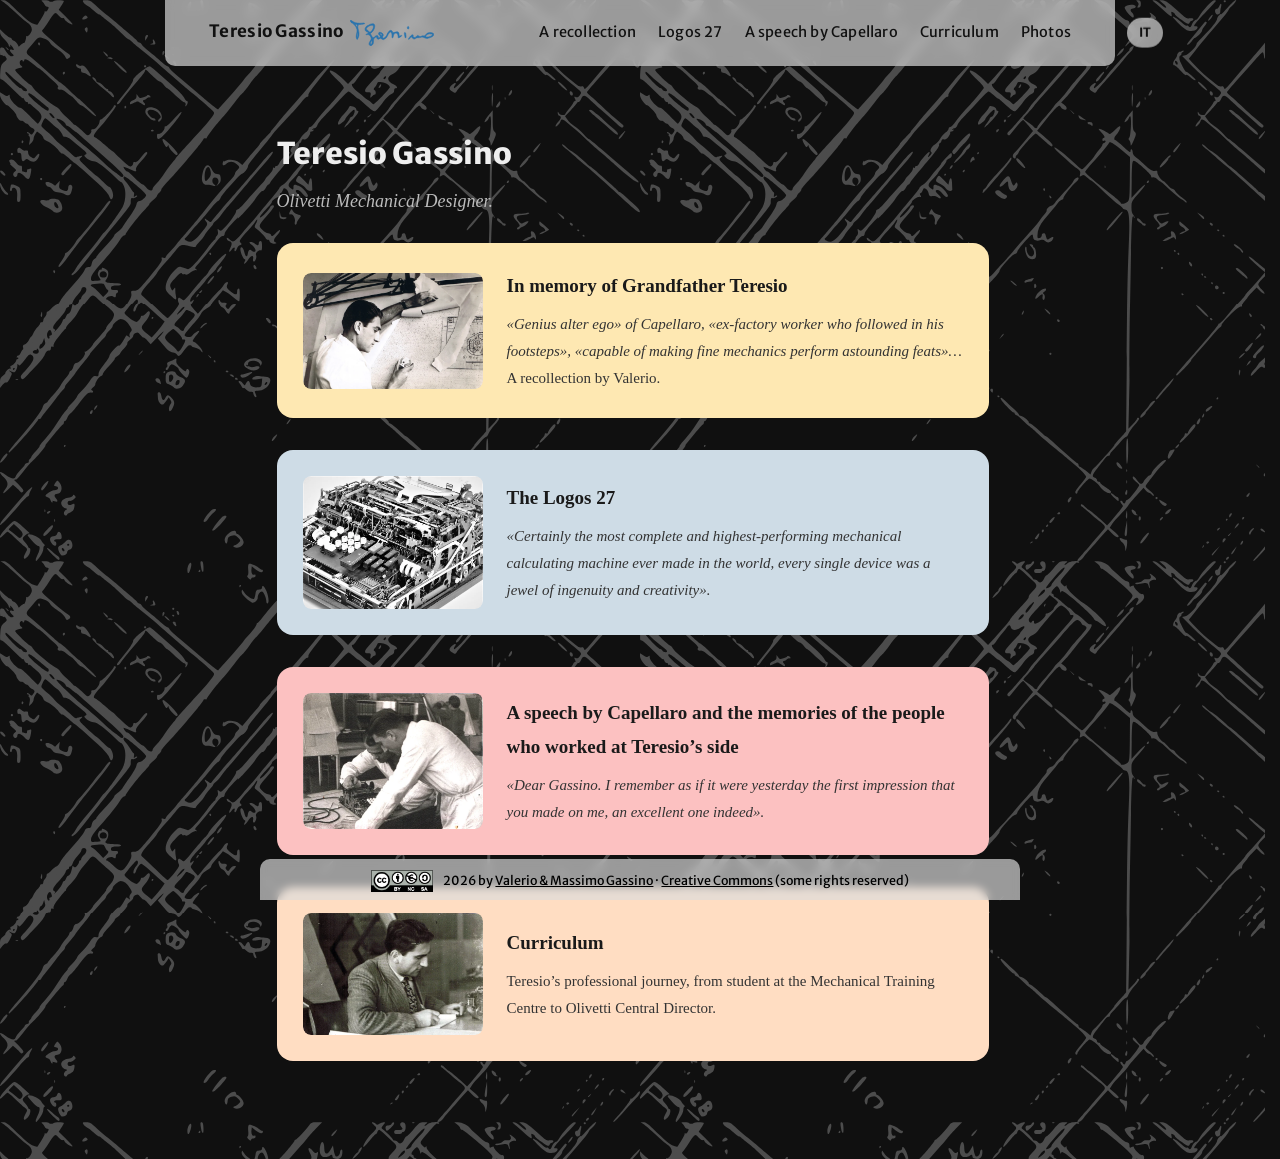
==== en/index.html @ 0717be3f "Add files via upload" ====
<!DOCTYPE html>
<html lang="en" class="no-js">
<head>
<meta charset="UTF-8">
<script>document.documentElement.classList.replace('no-js','js'); if ('scrollRestoration' in history) { var __nav = performance.getEntriesByType && performance.getEntriesByType('navigation')[0]; history.scrollRestoration = (__nav && __nav.type === 'back_forward') ? 'auto' : 'manual'; } addEventListener('load', function () { if (!window.__animsReady) document.documentElement.classList.replace('js', 'no-js'); });</script>
<meta name="viewport" content="width=device-width, initial-scale=1.0, viewport-fit=cover">
<title>Teresio Gassino | Olivetti Mechanical Designer</title>
<meta name="description" content="Teresio Gassino, mechanical designer of Olivetti calculating machines, genius alter ego of Capellaro">
<link rel="preload" href="/fonts/merriweather-400-normal.woff2" as="font" type="font/woff2" crossorigin>
<link rel="preload" href="/fonts/merriweather-sans-400-normal.woff2" as="font" type="font/woff2" crossorigin>
<link rel="stylesheet" href="/css/style.css">
<link rel="icon" href="/sfondi/favicon.svg" type="image/svg+xml">
<link rel="icon" href="/sfondi/favicon-32.png" sizes="32x32" type="image/png">
<link rel="apple-touch-icon" href="/sfondi/apple-touch-icon.png">
<link rel="canonical" href="https://teresioweb.github.io/en/">
<link rel="alternate" hreflang="it" href="https://teresioweb.github.io/">
<link rel="alternate" hreflang="en" href="https://teresioweb.github.io/en/">
<link rel="alternate" hreflang="x-default" href="https://teresioweb.github.io/">
<meta property="og:type" content="website">
<meta property="og:site_name" content="Teresio Gassino">
<meta property="og:title" content="Teresio Gassino | Olivetti Mechanical Designer">
<meta property="og:description" content="Teresio Gassino, mechanical designer of Olivetti calculating machines, genius alter ego of Capellaro">
<meta property="og:url" content="https://teresioweb.github.io/en/">
<meta property="og:image" content="https://teresioweb.github.io/images/card-tecnigrafo.webp">
<meta property="og:image:width" content="1200">
<meta property="og:image:height" content="774">
<meta property="og:image:alt" content="Teresio Gassino at his drafting table, Olivetti">
<meta property="og:locale" content="en_US">
<meta name="twitter:card" content="summary_large_image">
<meta name="twitter:title" content="Teresio Gassino | Olivetti Mechanical Designer">
<meta name="twitter:description" content="Teresio Gassino, mechanical designer of Olivetti calculating machines, genius alter ego of Capellaro">
<meta name="twitter:image" content="https://teresioweb.github.io/images/card-tecnigrafo.webp">
<script type="application/ld+json">
{
  "@context": "https://schema.org",
  "@type": "Person",
  "name": "Teresio Gassino",
  "birthDate": "1924-11-17",
  "deathDate": "1998",
  "jobTitle": "Mechanical designer",
  "worksFor": {
    "@type": "Organization",
    "name": "Olivetti"
  },
  "knowsAbout": "Mechanical design",
  "sameAs": [
    "https://it.wikipedia.org/wiki/Teresio_Gassino"
  ]
}
</script>
</head>
<body class="page-index">
<a href="#main" class="skip-link">Skip to content</a>
<a href="/" class="lang-link-desktop" hreflang="it">IT</a>
<header class="site-nav">
  <div class="nav-inner">
    <a href="/en/" class="brand active" aria-current="page"><span class="brand-text">Teresio Gassino</span> <img src="/sfondi/firma.svg" alt="" class="brand-signature"></a>
    <nav class="nav-links" id="nav-links">
    <a href="/en/home.html">A recollection</a>
    <a href="/en/logos.html">Logos 27</a>
    <a href="/en/discorso.html">A speech by Capellaro</a>
    <a href="/en/curriculum.html">Curriculum</a>
    <a href="/en/galleria.html">Photos</a>
    <a href="/" class="lang-link" hreflang="it"><img src="/sfondi/flag-it.svg" alt="" class="lang-flag-icon"><span>IT</span></a>
  </nav>
    <button type="button" class="menu-toggle" aria-controls="nav-links" aria-label="Open menu" aria-expanded="false" data-label-open="Open menu" data-label-close="Close menu">
      <span aria-hidden="true"></span><span aria-hidden="true"></span><span aria-hidden="true"></span>
    </button>
  </div>
</header>

<main id="main" tabindex="-1">
  <h1>Teresio Gassino</h1>
  <p class="page-subtitle">Olivetti Mechanical Designer.</p>

  <div class="cards">
    <a class="card reveal-img" href="/en/home.html">
      <span class="card-img"><img src="/images/card-tecnigrafo.webp" width="1200" height="774" alt="Teresio at his drafting table"></span>
      <div>
        <h2>In memory of Grandfather Teresio</h2>
        <p>&laquo;Genius alter ego&raquo; of Capellaro, &laquo;ex-factory worker who followed in his footsteps&raquo;, &laquo;capable of making fine mechanics perform astounding feats&raquo;&hellip; <span class="plain">A recollection by Valerio.</span></p>
      </div>
    </a>

    <a class="card reveal-img" href="/en/logos.html">
      <span class="card-img"><img src="/images/card-logos.webp" width="700" height="517" alt="Logos"></span>
      <div>
        <h2>The Logos 27</h2>
        <p>&laquo;Certainly the most complete and highest-performing mechanical calculating machine ever made in the world, every single device was a jewel of ingenuity and creativity&raquo;.</p>
      </div>
    </a>

    <a class="card reveal-img" href="/en/discorso.html">
      <span class="card-img"><img src="/images/card-lavoro-1.webp" width="700" height="528" alt="Teresio at work"></span>
      <div>
        <h2>A speech by Capellaro and the memories of the people who worked at Teresio&rsquo;s side</h2>
        <p>&laquo;Dear Gassino. I remember as if it were yesterday the first impression that you made on me, an excellent one indeed&raquo;.</p>
      </div>
    </a>

    <a class="card reveal-img" href="/en/curriculum.html">
      <span class="card-img"><img src="/images/card-lavoro-2.webp" width="700" height="476" alt="Teresio at work"></span>
      <div>
        <h2>Curriculum</h2>
        <p>Teresio&rsquo;s professional journey, from student at the Mechanical Training Centre to Olivetti Central Director.</p>
      </div>
    </a>
  </div>
</main>

<footer>
  <img src="/images/creative.png" alt="" class="cc-logo">
  <p>2026 by <a href="mailto:teresiowebpage@protonmail.com">Valerio &amp; Massimo Gassino</a><span class="desktop-dot"> &middot;</span><br class="mobile-break">
  <a href="https://creativecommons.org/licenses/by-nc-sa/4.0/deed.en" target="_blank" rel="noopener">Creative Commons</a> (some rights reserved)</p>
</footer>

<script src="/js/animations.js"></script>
</body>
</html>
---- css/style.css ----
/* Merriweather and Merriweather Sans, self-hosted under the SIL OFL, so no
   request ever leaves for a third-party font server. Every font-weight
   declared in this file has a real loaded face behind it.  → DECISIONS.md
   §1 */
@font-face {
  font-family: 'Merriweather';
  font-style: normal;
  font-weight: 300;
  font-display: swap;
  src: url('../fonts/merriweather-300-normal.woff2') format('woff2');
}
@font-face {
  font-family: 'Merriweather';
  font-style: normal;
  font-weight: 400;
  font-display: swap;
  src: url('../fonts/merriweather-400-normal.woff2') format('woff2');
}
@font-face {
  font-family: 'Merriweather';
  font-style: italic;
  font-weight: 400;
  font-display: swap;
  src: url('../fonts/merriweather-400-italic.woff2') format('woff2');
}
@font-face {
  font-family: 'Merriweather';
  font-style: normal;
  font-weight: 700;
  font-display: swap;
  src: url('../fonts/merriweather-700-normal.woff2') format('woff2');
}
@font-face {
  font-family: 'Merriweather';
  font-style: normal;
  font-weight: 900;
  font-display: swap;
  src: url('../fonts/merriweather-900-normal.woff2') format('woff2');
}
@font-face {
  font-family: 'Merriweather Sans';
  font-style: normal;
  font-weight: 300;
  font-display: swap;
  src: url('../fonts/merriweather-sans-300-normal.woff2') format('woff2');
}
@font-face {
  font-family: 'Merriweather Sans';
  font-style: normal;
  font-weight: 400;
  font-display: swap;
  src: url('../fonts/merriweather-sans-400-normal.woff2') format('woff2');
}
@font-face {
  font-family: 'Merriweather Sans';
  font-style: italic;
  font-weight: 400;
  font-display: swap;
  src: url('../fonts/merriweather-sans-400-italic.woff2') format('woff2');
}
@font-face {
  font-family: 'Merriweather Sans';
  font-style: normal;
  font-weight: 700;
  font-display: swap;
  src: url('../fonts/merriweather-sans-700-normal.woff2') format('woff2');
}
@font-face {
  font-family: 'Merriweather Sans';
  font-style: normal;
  font-weight: 800;
  font-display: swap;
  src: url('../fonts/merriweather-sans-800-normal.woff2') format('woff2');
}

* { box-sizing: border-box; margin: 0; padding: 0; }

/* Every font-size in this file is in rem, and they all resolve against this
   one value — which is the reader's own browser setting, not a number of
   ours.  → DECISIONS.md §2, §B */
html {
  font-size: 100%;
}

/* Suppresses the default tap highlight mobile browsers draw over any tapped
   link or button.  → DECISIONS.md §3 */
* {
  -webkit-tap-highlight-color: transparent;
}

/* smooth in-page jumps (footnote <-> ornament round-trip on home.html);
   the prefers-reduced-motion block below already forces this back to
   auto with !important, so it stays a no-op for anyone who has that
   setting on */
html {
  scroll-behavior: smooth;
  scrollbar-gutter: stable;
}

/* keyboard-focus outline, kept off for mouse/touch via :focus-visible —
   currentColor so it reads correctly both on the light nav bar (#111)
   and on the dark page body (#eee) without a separate color per context */
a:focus-visible,
button:focus-visible {
  outline: 2px solid currentColor;
  outline-offset: 3px;
  border-radius: 2px;
}

/* Skip link: the first focusable thing on every page. Off-screen until
   focused, then it drops into view above the nav.  → DECISIONS.md §4 */
.skip-link {
  position: fixed;
  top: -60px;
  left: 12px;
  z-index: 200;
  padding: 10px 16px;
  background: #101010;
  color: #eee;
  font-family: 'Merriweather Sans', Arial, sans-serif;
  font-size: 0.875rem;
  text-decoration: none;
  border-radius: 0 0 6px 6px;
  transition: top 0.2s ease;
}

.skip-link:focus {
  top: 0;
}

/* respect the OS-level "reduce motion" setting: collapses every
   transition/animation on the site (scroll-reveal slides/fades, nav
   hide-on-scroll, burger morph, lightbox, etc.) down to effectively
   instant, without having to touch each rule individually */
@media (prefers-reduced-motion: reduce) {
  *,
  *::before,
  *::after {
    animation-duration: 0.01ms !important;
    animation-iteration-count: 1 !important;
    transition-duration: 0.01ms !important;
    scroll-behavior: auto !important;
  }
}

/* On <body> for as long as either dialog is open, so the page's own
   scrollbar doesn't sit visible behind it.  → DECISIONS.md §5 */
.body-scroll-locked {
  overflow: hidden;
}

body {
  font-family: 'Merriweather', Georgia, serif;
  background: #101010;
  color: #eee;
  min-height: 100vh;
  line-height: 1.8;
  overflow-x: hidden;
  /* Stops iOS Safari's "font boosting" heuristic from rescaling text on
     its own between portrait and landscape.  → DECISIONS.md §6 */
  -webkit-text-size-adjust: 100%;
  text-size-adjust: 100%;
  /* Reserves room for the fixed nav, in rem so the gap grows together
     with the bar's own type.  → DECISIONS.md §7 */
  padding-top: 4.125rem;
}

/* Site nav: fixed bar, hides on scroll down and returns on scroll up.
   Floats at max-width 950px — wider than main and footer's shared 760px, on
   purpose.  → DECISIONS.md §8 */
.site-nav {
  position: fixed;
  top: 0;
  left: 0;
  right: 0;
  max-width: 950px;
  margin: 0 auto;
  z-index: 100;
  padding: 0 44px;
  background: rgba(220, 220, 220, 0.68);
  backdrop-filter: blur(6px);
  -webkit-backdrop-filter: blur(6px);
  border-radius: 0 0 10px 10px;
  transition: transform 0.35s ease;
}

.site-nav.nav-hidden {
  transform: translateY(-100%);
}

.nav-inner {
  max-width: 900px;
  margin: 0 auto;
  display: flex;
  flex-wrap: nowrap;
  align-items: center;
  justify-content: space-between;
  gap: 28px;
  padding: 16px 0;
}

.brand,
.nav-links {
  position: relative;
  z-index: 1;
}

.brand {
  font-family: 'Merriweather Sans', Arial, sans-serif;
  color: #111;
  font-weight: 700;
  font-size: 1.0625rem;
  letter-spacing: 0.3px;
  text-decoration: none;
  white-space: nowrap;
  display: inline-flex;
  align-items: center;
  gap: 6px;
}

.brand-text {
  padding-bottom: 2px;
  border-bottom: 1px solid transparent;
}

.brand:hover .brand-text {
  border-bottom-color: #111;
}

/* in rem so the signature scales with the brand text beside it: with
   everything else in the bar sized from the root font, a fixed 26px
   mark would grow visibly smaller relative to the wordmark as soon as
   the reader raises their default font size. */
.brand-signature {
  height: 1.625rem;
  width: auto;
  display: block;
}

.nav-links {
  display: flex;
  flex-wrap: nowrap;
  justify-content: flex-end;
  gap: 22px;
}

.nav-links a {
  font-family: 'Merriweather Sans', Arial, sans-serif;
  color: #111;
  text-decoration: none;
  font-size: 0.90625rem;
  letter-spacing: 0.2px;
  white-space: nowrap;
  /* the underline is reserved from the start, transparent until it's
     wanted — same trick already used on .brand-text just above, and
     for the same reason: a border that appears only on :hover adds a
     pixel of height to the row the moment the cursor lands on a link,
     and the whole bar twitches. */
  border-bottom: 1px solid transparent;
  transition: opacity 0.2s ease, border-bottom-color 0.2s ease;
}

/* Hover carries the underline only; the weight change is on .active, which
   is set in the markup and never changes while the page is open.  →
   DECISIONS.md §9 */
.nav-links a:hover {
  border-bottom-color: #111;
}

.nav-links a.active {
  font-weight: 700;
  border-bottom-color: #111;
}

.menu-toggle {
  display: none;
  position: relative;
  z-index: 1;
  width: 26px;
  height: 20px;
  background: none;
  border: none;
  padding: 0;
  cursor: pointer;
}

.menu-toggle span {
  position: absolute;
  left: 0;
  right: 0;
  height: 2px;
  border-radius: 2px;
  background: #111;
  transition: top 0.3s ease, transform 0.3s ease, opacity 0.2s ease;
}

.menu-toggle span:nth-child(1) { top: 0; }
.menu-toggle span:nth-child(2) { top: 9px; }
.menu-toggle span:nth-child(3) { top: 18px; }

.menu-toggle.open span:nth-child(1) {
  top: 9px;
  transform: rotate(45deg);
}

.menu-toggle.open span:nth-child(2) {
  opacity: 0;
}

.menu-toggle.open span:nth-child(3) {
  top: 9px;
  transform: rotate(-45deg);
}

/* Mobile: thin bar with brand left and burger right, links folding into a
   dropdown. In em rather than px, because what this threshold measures is
   how much room six text labels need.  → DECISIONS.md §10 */
@media (max-width: 67.5em) {
  .site-nav {
    /* Keeps the normal 20px on phones without a notch, and grows past
       it where a landscape notch would otherwise sit on the brand or
       the burger.  → DECISIONS.md §11 */
    padding: 0 max(20px, env(safe-area-inset-right)) 0 max(20px, env(safe-area-inset-left));
    max-width: none;
    border-radius: 0;
  }

  .nav-inner {
    padding: 12px 0;
  }

  .menu-toggle {
    display: block;
  }

  /* visibility:hidden takes the closed dropdown out of the tab order and
     the accessibility tree, which the max-height/opacity/pointer-events
     trio never did.  → DECISIONS.md §12 */
  .nav-links {
    display: flex;
    position: absolute;
    top: 100%;
    left: 0;
    right: 0;
    flex-direction: column;
    align-items: center;
    gap: 4px;
    padding: 0 24px;
    background: rgba(220, 220, 220, 0.9);
    backdrop-filter: blur(6px);
    -webkit-backdrop-filter: blur(6px);
    max-height: 0;
    opacity: 0;
    overflow: hidden;
    pointer-events: none;
    visibility: hidden;
    transition: max-height 0.55s cubic-bezier(0.25, 0.8, 0.25, 1), opacity 0.4s ease, padding 0.55s ease, visibility 0s 0.55s;
  }

  .nav-links a {
    padding: 9px 0;
  }

  .nav-links.open {
    max-height: 400px;
    opacity: 1;
    padding: 22px 24px 26px;
    pointer-events: auto;
    visibility: visible;
    transition-delay: 0s;
  }
}

main {
  /* 760px, matching footer below and the clump's resting frame
     further down — see the note on .site-nav for why this is shared
     on purpose while the nav's own 950px isn't. */
  max-width: 760px;
  margin: 0 auto;
  padding: 60px 24px 6.125rem;
  /* No focus ring on <main> itself: its tabindex="-1" exists only as a
     target for the skip link to move focus to, never as something to draw
     a box around.  → DECISIONS.md §13 */
  outline: none;
}

h1 {
  font-size: 1.875rem;
  font-weight: 700;
  margin-bottom: 28px;
}

/* Zeroes the trailing margin of whatever element happens to close a page,
   so the gap down to the footer is one predictable value everywhere.  →
   DECISIONS.md §14 */
main > *:last-child {
  margin-bottom: 0;
}

/* vertical rhythm, scaled down for mobile: the same fixed pixel gap
   reads as proportionally larger on a small screen (less surrounding
   content, less width) than on desktop, so mobile gets its own
   smaller values instead of inheriting the desktop numbers as-is */
@media (max-width: 700px) {
  main {
    padding-top: 24px;
    padding-bottom: 61px;
  }

  h1 {
    margin-bottom: 12px;
  }

  /* Extra bottom padding on Home, so the closing fregio keeps a visible
     gap above the fixed footer even on a notched phone.  → DECISIONS.md
     §15 */
  body.page-home main {
    padding-bottom: 7.25rem;
  }
}

/* The five section-index pages take a sans title; Home's masthead and
   Quercia keep the serif h1. Weight 800, the heaviest cut this family
   actually has.  → DECISIONS.md §16 */
body.page-index h1,
body.page-logos h1,
body.page-discorso h1,
body.page-curriculum h1,
body.page-galleria h1 {
  font-family: 'Merriweather Sans', Arial, sans-serif;
  font-weight: 800;
}

/* quercia.html: same serif h1 as everywhere else, just at the heavier
   900 cut already used for home's masthead title — pixel size left
   exactly as the generic h1 rule sets it. */
body.page-quercia h1 {
  font-weight: 900;
}

/* Dek-style subtitle under those five titles: serif italic, deliberately a
   different register from the sans title just above it.  → DECISIONS.md §17 */
h1:has(+ .page-subtitle) {
  margin-bottom: 8px;
}

.page-subtitle {
  font-family: 'Merriweather', Georgia, serif;
  font-style: italic;
  font-weight: 400;
  font-size: 1.125rem;
  line-height: 1.5;
  color: #bbb;
  margin-bottom: 28px;
}

@media (max-width: 700px) {
  h1:has(+ .page-subtitle) {
    margin-bottom: 4px;
  }

  .page-subtitle {
    font-size: 1rem;
    margin-bottom: 12px;
  }
}

/* On these two label-dense pages the short bold lead-ins take the 900 cut,
   so they read as landmarks rather than as ordinary emphasis.  →
   DECISIONS.md §18 */
body.page-logos strong,
body.page-curriculum strong {
  font-weight: 900;
}

h2 {
  font-size: 1.25rem;
  font-weight: 700;
  margin: 36px 0 12px;
}

p {
  margin-bottom: 18px;
  color: #ddd;
}

/* Link colour as a custom property, so each background context can override
   it locally instead of every context needing its own fully-specified
   selector.  → DECISIONS.md §19 */
:root {
  /* Same hue family as the brand blue, at a lightness tuned for this
     context: 6.62:1 on the page background, 5.47:1 on .essay-block.  →
     DECISIONS.md §20 */
  --link: #699EC6;
}

.color-band {
  --link: #205C8B; /* min 4.57 su tutte le bande — la tonalità più
                       vicina possibile all'originale #2974AE (3.22 min,
                       non conforme) che superi comunque 4.5:1 ovunque */
}

.ritagli-band {
  --link: #A8D5F2; /* 5.51 sul grigio */
}

a {
  color: var(--link);
}

figure {
  margin: 32px 0;
}

figcaption {
  font-size: 0.8125rem;
  color: #888;
  margin-top: 8px;
}

/* --- scroll-reveal images: slide in from a side, once --- */
.reveal-img img {
  width: 100%;
  border-radius: 8px;
  display: block;
}

/* starting (hidden) state lives behind .js only: the reveal depends on
   an IntersectionObserver in animations.js to ever add .visible, so
   without JS this content must never start from opacity:0 or it would
   simply stay invisible forever — see the .no-js/.js swap in <head>. */
.js .reveal-img img {
  opacity: 0;
  transform: translateX(-60px);
  transition: opacity 0.8s ease, transform 0.8s ease;
}

.js .reveal-img.from-right img {
  transform: translateX(60px);
}

/* The .js prefix is here purely to match the specificity of the .from-right
   rule above, so source order gets to decide again.  → DECISIONS.md §21 */
.js .reveal-img.visible img {
  opacity: 1;
  transform: translateX(0);
}

/* Side-by-side figure: image and description next to each other. The
   figcaption sits inside .side-row rather than as a direct child of
   <figure>, which the W3C validator flags as a content-model error.  →
   DECISIONS.md §22 */
.side-row {
  display: flex;
  gap: 28px;
}

.side-row > a,
.side-row > img {
  width: 42%;
  flex-shrink: 0;
}

/* A second row below the image+text one, with an invisible spacer standing
   in for the image column, so the Fonte line stays indented in line with
   the text.  → DECISIONS.md §23 */
.fonte-row {
  margin-top: 6px;
}

.side-row-spacer {
  width: 42%;
  flex-shrink: 0;
}

.fonte-row .fonte {
  flex: 1;
  margin-bottom: 0;
}

@media (max-width: 640px) {
  .side-row-spacer {
    display: none;
  }
}

/* --- section headings and real lists inside the colour-band
   figcaptions (Logos 27, Curriculum). Semantics only: nothing about
   these two rules is meant to change what the pages look like. See
   DECISIONS.md §A. --- */

/* The line already doing a title's job — the document's name and what it is
   — is a real <h2> now; font:inherit undoes h2's own defaults so it renders
   exactly as that first line did.  → DECISIONS.md §24 */
.reveal-img.side figcaption .doc-heading {
  font: inherit;
  font-weight: 400;
  margin: 0;
}

/* the four articles (Logos 27) and the seven patents (Curriculum)
   were each a single <p> held together by "&gt;" characters and <br>
   line breaks. The ">" marker is redrawn as a ::before so the lists
   render identically: no bullet, no indent, no gap between items. */
.doc-list {
  list-style: none;
  margin: 0;
  padding: 0;
}

.doc-list li {
  margin: 0;
}

.doc-list li::before {
  content: ">";
  margin-right: 8px;
}

/* on Logos 27 the old marker sat inside the <strong>, so it inherited
   the 900 weight that page gives <strong>; the Curriculum patent list
   marker was plain text and still inherits normally. */
body.page-logos .doc-list li::before {
  font-weight: 900;
}

.reveal-img.side figcaption {
  flex: 1;
  margin-top: 0;
  font-size: 0.9375rem;
  color: #ccc;
  line-height: 1.7;
}

.reveal-img.side.from-right .side-row {
  flex-direction: row-reverse;
}

/* text aligned to the top of the image instead of centered vertically */
.reveal-img.side.align-top .side-row {
  align-items: flex-start;
}

/* consistent image proportions so text block height roughly matches the image */
.reveal-img.side img {
  aspect-ratio: 4 / 3;
  height: auto;
  object-fit: cover;
}

/* crop from the top instead of the center, for portrait-ish source images */
.reveal-img.side.crop-top img {
  object-position: top;
}

/* On Logos 27 the image stretches to whatever height the text naturally
   takes, since the four entries carry very different amounts of it.  →
   DECISIONS.md §25 */
body.page-logos .side-row {
  align-items: stretch;
}

body.page-logos .side-row > a {
  display: block;
}

body.page-logos .side-row img {
  width: 100%;
  height: 100%;
  aspect-ratio: auto;
  object-fit: cover;
}

/* colored band behind image + text, like the landing page cards.
   Solid pastel colour only — the technical drawings live on the page
   background instead (see body.page-* rules below), not inside these. */
.reveal-img.side.color-band {
  position: relative;
  padding: 22px;
  border-radius: 14px;
  color: #1a1a1a;
  background-color: var(--band-color, transparent);
}

.reveal-img.side.color-band figcaption {
  color: #222;
}

/* Fonte lines on pastel bands (Logos 27, Curriculum): a slightly
   lighter shade than the body text, to read as a quieter, secondary
   line — still comfortably readable on every band colour used
   (contrast 4.8–6.2:1, all above the 4.5 AA threshold for body text) */
.reveal-img.side.color-band .fonte-row .fonte,
.reveal-img.side.color-band figcaption p.fonte {
  color: #555;
}

.reveal-img.side.color-band figcaption p {
  color: #222;
}

.reveal-img.side.color-band figcaption p:last-child {
  margin-bottom: 0;
}

.reveal-img.side.color-band figcaption a {
  text-decoration: underline;
}

/* technical drawings as a faint watermark across the black page
   background — a near-opaque dark tint on top lets only a sliver of
   the pattern show through, so it never competes with the text or,
   on Logos/Curriculum, with the pastel colour bands sitting on top */
body.page-logos {
  background-image:
    linear-gradient(rgba(16, 16, 16, 0.75), rgba(16, 16, 16, 0.75)),
    url('../sfondi/disegno-1.svg');
  background-repeat: no-repeat, repeat;
  background-size: cover, 640px auto;
  background-color: #101010;
}

body.page-curriculum {
  background-image:
    linear-gradient(rgba(16, 16, 16, 0.75), rgba(16, 16, 16, 0.75)),
    url('../sfondi/disegno-2.svg');
  background-repeat: no-repeat, repeat;
  background-size: cover, 640px auto;
  background-color: #101010;
}

body.page-discorso {
  background-image:
    linear-gradient(rgba(16, 16, 16, 0.75), rgba(16, 16, 16, 0.75)),
    url('../sfondi/disegno-3.svg');
  background-repeat: no-repeat, repeat;
  background-size: cover, 640px auto;
  background-color: #101010;
}

/* The landing page's four link-cards, moved here from an inline <style>
   block that was duplicated identically in both index files.  →
   DECISIONS.md §26 */
.cards {
  display: flex;
  flex-direction: column;
  gap: 32px;
  margin-top: 20px;
}

.card {
  position: relative;
  display: flex;
  gap: 24px;
  align-items: center;
  text-decoration: none;
  color: #1a1a1a;
  padding: 26px;
  border-radius: 16px;
  overflow: hidden;
}

.card:nth-child(1) { background: #FEE8B2; }
.card:nth-child(2) { background: #CEDCE6; }
.card:nth-child(3) { background: #FCC1C1; }
.card:nth-child(4) { background: #FFDDC2; }

/* Hover darkens the whole coloured card rather than just the photo, at the
   same value used for the photo links elsewhere on the site.  →
   DECISIONS.md §27 */
.card::after {
  content: "";
  position: absolute;
  inset: 0;
  background: rgba(0, 0, 0, 0);
  transition: background 0.2s ease;
  pointer-events: none;
}

.card:hover::after,
.card:focus-visible::after {
  background: rgba(0, 0, 0, 0.18);
}

.card-img {
  display: block;
  width: 180px;
  flex-shrink: 0;
  border-radius: 8px;
  overflow: hidden;
}

.card-img img {
  display: block;
  width: 100%;
  height: auto;
  border-radius: 8px;
}

.card h2 { margin: 0 0 8px; font-size: 1.1875rem; color: #1a1a1a; }
.card p { margin: 0; color: #333; font-style: italic; font-size: 0.9375rem; }
.card p .plain { font-style: normal; }
.card:nth-child(4) p { font-style: normal; }

@media (max-width: 560px) {
  .card { flex-direction: column; align-items: flex-start; }
  .card-img { width: 100%; }
}

body.page-index {
  background-image:
    linear-gradient(rgba(16, 16, 16, 0.75), rgba(16, 16, 16, 0.75)),
    url('../sfondi/disegno-4.svg');
  background-repeat: no-repeat, repeat;
  background-size: cover, 640px auto;
  background-color: #101010;
}

body.page-quercia {
  /* Overlay raised from the site's usual 0.75 to 0.85 — a measured fix
     for a real contrast failure, not a style preference.  → DECISIONS.md
     §28 */
  background-image:
    linear-gradient(rgba(16, 16, 16, 0.85), rgba(16, 16, 16, 0.85)),
    url('../sfondi/sgimignano.svg');
  background-repeat: no-repeat, no-repeat;
  background-size: cover, 1240px auto;
  background-color: #101010;
  background-position-y: 50px;
}

/* Paired with the raised overlay above, and scoped to Quercia only:
   Discorso's own band already passed.  → DECISIONS.md §29 */
body.page-quercia .ritagli-band {
  background: rgba(255, 255, 255, 0.18);
}

body.page-galleria {
  background-image:
    linear-gradient(rgba(16, 16, 16, 0.75), rgba(16, 16, 16, 0.75)),
    url('../sfondi/disegno-5.svg');
  background-repeat: no-repeat, repeat;
  background-size: cover, 1260px auto;
  background-color: #101010;
  background-position-y: -20px;
}

/* Extra clearance under the last row of photos: this page's background SVG
   renders its lines solid white if the grid crowds the fixed footer.  →
   DECISIONS.md §30 */
body.page-galleria main {
  padding-bottom: 8.9375rem;
}

@media (max-width: 640px) {
  .side-row {
    flex-direction: column !important;
  }
  .side-row > a,
  .side-row > img {
    width: 100%;
  }
  body.page-logos .side-row img {
    height: auto;
    aspect-ratio: 4 / 3;
  }
}

/* Clump: several images slide in together from different sides and land
   clustered, with the page's text below. Each photo sets its own start and
   resting offsets inline.  → DECISIONS.md §31 */
.clump-stage {
  position: relative;
  height: 800px;
  width: calc(100% + 48px);
  margin: 0 -24px 32px;
}

/* Scroll targets for the highlighted words in the ritagli-band, offset so
   the fixed nav doesn't land on top of the photo.  → DECISIONS.md §32 */
#clump-row-1,
#clump-row-2,
#clump-row-3 {
  scroll-margin-top: 100px;
}

.clump-anchor {
  position: absolute;
  top: 50%;
  left: 50%;
  width: 0;
  height: 0;
}

.clump-photo {
  position: absolute;
  width: 370px;
  height: 240px;
  border-radius: 10px;
  opacity: 0;
  box-shadow: 0 4px 12px rgba(0, 0, 0, 0.35);
  animation: clumpIn 0.9s cubic-bezier(0.25, 0.8, 0.25, 1) forwards;
  animation-delay: var(--delay, 0s);
}

.clump-photo img {
  width: 100%;
  height: 100%;
  object-fit: cover;
  display: block;
}

.clump-photo a {
  position: relative;
  display: block;
  width: 100%;
  height: 100%;
  border-radius: 10px;
  overflow: hidden;
}


/* The badge sits over the blank paper margin at the bottom of each scan,
   never over the typed text the zoom exists to make legible.  →
   DECISIONS.md §33 */
.clump-badge {
  position: absolute;
  bottom: 10px;
  right: 10px;
  padding: 5px 12px;
  border-radius: 16px;
  background: rgba(0, 0, 0, 0.55);
  color: #fff;
  font-family: 'Merriweather Sans', Arial, sans-serif;
  /* 12px, up from 11. Below 12px a label stops being text and starts
     being texture, and this one is a real instruction ("clicca per il
     testo pdf completo") that has to be read, not recognised. */
  font-size: 0.75rem;
  white-space: nowrap;
  opacity: 0;
  transition: opacity 0.2s ease;
  pointer-events: none;
}

/* keyboard parity for the badge, outside the (hover: hover) block on
   purpose so it holds on any input device — including Quercia, where
   the badge is normally forced back to opacity:0 on a real mouse.
   Higher specificity than that rule, so focus wins over it. */
.clump-photo:focus-within .clump-badge {
  opacity: 1;
}

@keyframes clumpIn {
  from { transform: translate(var(--fx), var(--fy)); opacity: 0; }
  to   { transform: translate(var(--tx), var(--ty)); opacity: 1; }
}

/* Hover zoom gated twice on purpose: on .settled, because an animation's
   forwards fill outranks a :hover transform, and on a real mouse, because
   touch has no true hover.  → DECISIONS.md §34 */
.clump-photo.settled {
  animation: none;
  opacity: 1;
  transform: translate(var(--tx), var(--ty));
  transition: transform 0.25s ease;
}

@media (hover: hover) and (pointer: fine) {
  .clump-photo.settled:hover {
    transform: translate(var(--tx), var(--ty)) scale(1.5);
    z-index: 5;
  }

  .clump-photo.settled:hover .clump-badge,
  .clump-photo.settled:focus-within .clump-badge {
    opacity: 1;
  }

  /* horizontally centered on desktop instead of pinned to the right
     corner — the blank margin runs across the full width beneath the
     highlighted text on every scan, so centering there reads as
     intentional placement rather than "tucked in a corner". */
  .clump-badge {
    left: 50%;
    right: auto;
    transform: translateX(-50%);
  }

  /* On a hover-capable pointer the per-photo badge already does this job,
     so the page-level banner would only be saying the same thing twice.
     → DECISIONS.md §35 */
  .discorso-hint {
    display: none;
  }
}

/* Below this the clustered layout gives way to a plain vertical stack.
   Raised from 640px: the cluster's fixed pixel offsets were being clipped
   between 641px and roughly 760px.  → DECISIONS.md §36 */
@media (max-width: 800px) {
  .clump-stage {
    height: auto;
    width: 100%;
    max-width: 420px;
    margin: 0 auto 32px;
  }
  .clump-anchor {
    position: static;
    width: auto;
    height: auto;
    display: flex;
    flex-direction: column;
    gap: 16px;
  }
  /* relative, not static. The badge inside is position:absolute and is
     meant to be placed against its own photo; static here removed the
     photo as a containing block, so both badges escaped up to
     .clump-stage and stacked on top of each other in the middle of it —
     which is why the badge appeared to be missing entirely on every
     narrow layout. relative undoes the base rule's absolute positioning
     exactly as static did, since a relatively positioned box with no
     offsets sits where it would have sat anyway, and it keeps the
     photo as the reference the badge needs. */
  .clump-photo {
    position: relative;
    width: 100%;
    height: auto;
    aspect-ratio: 14 / 9;
    opacity: 1;
    animation: none;
  }
  /* Explicit reset at .settled's own specificity: rotating to portrait
     doesn't remove that class, and the old grid offset was surviving into
     the stacked layout.  → DECISIONS.md §37 */
  .clump-photo,
  .clump-photo.settled {
    transform: none;
  }
}

/* Quercia's clump reuses Discorso's markup and mechanics wholesale; only
   the resting position, the per-card frame and the shared launch side
   differ.  → DECISIONS.md §38 */

/* Unlike Discorso's, this stage isn't bled past main's padding, and it is
   exactly as tall as the card, with no internal slack.  → DECISIONS.md §39 */
@media (min-width: 801px) {
  body.page-quercia .clump-stage {
    height: 244px;
    width: 100%;
    margin: 0 0 32px;
  }
}

/* animation-duration is set inline per photo in quercia.html, not here: the
   two travel different distances and are meant to land at different times.
   → DECISIONS.md §40 */

body.page-quercia .clump-photo img {
  /* a light vignette — darkened toward the edges, same trick as a
     photo-editing vignette but done with an inset shadow instead of
     a filter, so it layers over object-fit:cover cleanly regardless
     of how each source photo gets cropped into the box. */
  box-shadow: inset 0 0 40px rgba(0, 0, 0, 0.35);
}

/* Visual order swapped on mobile without touching DOM order, which still
   controls the desktop z-stacking.  → DECISIONS.md §41 */
body.page-quercia .clump-photo:first-child {
  order: 1;
}
body.page-quercia .clump-photo:last-child {
  order: 2;
}

/* The exact inverse of the stacking breakpoint above, so this fixed width
   never outranks that rule's width:100% reset on specificity.  →
   DECISIONS.md §42 */
@media (min-width: 801px) {
  body.page-quercia .clump-photo {
    width: 340px;
    height: 244px;
    /* 4/3 of .ritagli-band's own 22px text padding (≈29.33px) —
       lowered from an earlier 3/2 */
    padding: calc(22px * 4 / 3);
    /* same values as .ritagli-band, not the same rule — "identical in
       appearance," as asked, not necessarily identical code */
    background: rgba(255, 255, 255, 0.25);
    backdrop-filter: blur(10px);
    -webkit-backdrop-filter: blur(10px);
    border-radius: 14px;
  }
  /* corners NOT rounded on the photo itself — only the outer frame
     (14px above) gets the soft ritagli-band look; the photo inside
     it stays a sharp rectangle. */
  body.page-quercia .clump-photo a {
    border-radius: 0;
  }
}

/* Always visible on touch, where this page has no hint banner to carry the
   job, and positioned at 1/7 of the photo's own height so one rule holds at
   any size.  → DECISIONS.md §43 */
body.page-quercia .clump-badge {
  opacity: 1;
  left: 50%;
  right: auto;
  bottom: calc(100% / 7);
  transform: translateX(-50%);
}

@media (hover: hover) and (pointer: fine) {
  body.page-quercia .clump-badge {
    opacity: 0;
  }
  body.page-quercia .clump-photo.settled:hover .clump-badge,
  body.page-quercia .clump-photo.settled:focus-within .clump-badge {
    opacity: 1;
  }
}

/* The generic stacking rule above already handles the portrait layout; this
   adds the ritagli-styled frame and the two photos' real aspect ratio.  →
   DECISIONS.md §44 */
@media (max-width: 800px) {
  body.page-quercia .clump-photo {
    aspect-ratio: 630 / 415;
    padding: calc(22px * 4 / 3);
    background: rgba(255, 255, 255, 0.25);
    backdrop-filter: blur(10px);
    -webkit-backdrop-filter: blur(10px);
    border-radius: 14px;
  }
  body.page-quercia .clump-photo a {
    border-radius: 0;
  }
  body.page-quercia .clump-badge {
    padding: 10px 22px;
    border-radius: 24px;
    font-size: 0.875rem;
  }
}

/* The landscape-phone case, keyed on viewport height rather than width: a
   rotated phone is very often wider than the breakpoint above.  →
   DECISIONS.md §45 */
@media (max-height: 500px) and (orientation: landscape) {
  body.page-quercia .clump-stage {
    height: auto;
    width: 100%;
    margin: 0 0 32px;
  }
  body.page-quercia .clump-anchor {
    position: static;
    width: auto;
    height: auto;
    display: flex;
    flex-direction: row;
    gap: 16px;
  }
  /* relative rather than static, for the same reason as the portrait
     block above: the badge is positioned against its own photo. */
  body.page-quercia .clump-photo {
    position: relative;
    width: 50%;
    height: auto;
    aspect-ratio: 630 / 415;
    opacity: 1;
    animation: none;
  }
  body.page-quercia .clump-photo,
  body.page-quercia .clump-photo.settled {
    transform: none;
  }
  /* Badge sizing repeated rather than shared, because this block
     deliberately stands on its own.  → DECISIONS.md §46 */
  body.page-quercia .clump-badge {
    padding: 10px 22px;
    border-radius: 24px;
    font-size: 0.875rem;
  }
}


footer {
  position: fixed;
  bottom: 0;
  left: 0;
  right: 0;
  /* matches main's own max-width — see the note on .site-nav */
  max-width: 760px;
  margin: 0 auto;
  z-index: 90;
  display: flex;
  align-items: center;
  justify-content: center;
  gap: 10px;
  flex-wrap: wrap;
  text-align: center;
  padding: 11px 20px calc(8px + (env(safe-area-inset-bottom) * 0.8));
  background: rgba(220, 220, 220, 0.68);
  backdrop-filter: blur(4px);
  -webkit-backdrop-filter: blur(4px);
  border-radius: 10px 10px 0 0;
  color: #000;
  font-family: 'Merriweather Sans', Arial, sans-serif;
  font-size: 0.78125rem;
}

footer a { color: #000; }

/* forces a line break in the footer credit line, but only on mobile —
   on desktop the <br> is suppressed and everything stays on one line */
.mobile-break {
  display: none;
}

@media (max-width: 700px) {
  .mobile-break {
    display: inline;
  }

  .desktop-dot {
    display: none;
  }
}

/* the global "p { color: #ddd }" rule directly targets this <p> too,
   and a direct rule always wins over inheriting footer's own color —
   so it needs its own explicit override here, not just on footer. */
footer p {
  color: #000;
  line-height: 1.4;
  margin: 0;
}

footer .cc-logo {
  height: 22px;
  width: auto;
  display: block;
}

@media (max-width: 700px) {
  footer {
    padding: 8px 14px calc(5px + (env(safe-area-inset-bottom) * 0.8));
    font-size: 0.65625rem;
    gap: 6px;
    border-radius: 0;
  }

  footer p {
    line-height: 1.3;
  }

  footer .cc-logo {
    height: 15px;
  }
}

/* Landscape phones are generously wide but very short, and the footer is
   fixed: everything goes onto one line here.  → DECISIONS.md §47 */
@media (orientation: landscape) and (max-height: 500px) {
  .mobile-break {
    display: none;
  }

  .desktop-dot {
    display: inline;
  }

  /* The footer stops being fixed here, and that is the whole point of
     this block now. On a landscape phone the viewport is around 390px
     tall; a fixed nav plus a fixed footer were taking roughly a quarter
     of it and never giving it back, on the one orientation with the
     least height to spare. The previous answer was to shrink the footer
     until it fit — down to 10px type — which solved the geometry by
     making the text unreadable. Letting it scroll away with the page
     costs nothing: it is a credit line and a licence badge, not
     navigation, and nothing on the site depends on it being reachable
     at all times.
     Type back up to the portrait size (10.5px) rather than staying at
     10px: with the height pressure gone there is no reason for two
     different mobile footer sizes, and one fewer number to keep in
     sync. The safe-area padding stays — a static footer at the end of
     the document still sits over the home indicator once the page is
     scrolled to the bottom, which is exactly the case the inset was
     added for. */
  footer {
    position: static;
    padding: 8px 14px calc(5px + (env(safe-area-inset-bottom) * 0.8));
    font-size: 0.65625rem;
    gap: 6px;
    border-radius: 0;
  }

  footer p {
    line-height: 1.3;
  }

  footer .cc-logo {
    height: 15px;
  }

  /* main's bottom padding exists only to keep content clear of a FIXED
     footer. With the footer back in flow it would be a large empty gap,
     so it drops to an ordinary bottom margin — including the two
     page-specific overrides, which are listed explicitly because each
     outranks a bare `main` on specificity. 48px rather than 0: Foto's
     background SVG renders its lines solid white when the photo grid
     runs right up against the footer (see DECISIONS.md §30), and that
     is a rendering quirk of proximity, not of position:fixed. */
  main,
  body.page-home main,
  body.page-galleria main {
    padding-bottom: 48px;
  }
}

/* Fixed-height scrollable box for a long list inside a card, set in the
   Fonte's own typeface — this content is citation, not prose.  →
   DECISIONS.md §48 */
.text-window {
  height: 130px;
  overflow-y: auto;
  margin: 10px 0;
  padding: 10px 12px;
  border-radius: 10px;
  background: rgba(0, 0, 0, 0.06);
  font-family: 'Merriweather Sans', Arial, sans-serif;
  font-size: 0.8125rem;
  line-height: 1.6;
  /* #4A4A4A, not #555: this box adds its own rgba(0,0,0,0.06) tint on
     top of whichever card colour it sits on, which on the pink card
     brings contrast down to 4.20:1 — under the 4.5:1 AA threshold
     that #555 alone would otherwise clear. #4A4A4A holds 5:1+ with
     that tint included, on every card colour. */
  color: #4A4A4A;
}

.text-window p {
  margin: 0 0 6px;
}

.text-window p:last-child {
  margin-bottom: 0;
}

/* small print / citation lines ("Fonte: ...") throughout the site */
.fonte {
  font-family: 'Merriweather Sans', Arial, sans-serif;
  font-size: 0.8125rem;
  color: #888;
}

.gallery-grid {
  display: grid;
  grid-template-columns: repeat(auto-fill, minmax(200px, 1fr));
  gap: 16px;
}

/* The trigger is a real <button> wrapping the image; this only strips the
   browser's own button chrome so the image sizes exactly as before.  →
   DECISIONS.md §49 */
.lightbox-trigger {
  display: block;
  width: 100%;
  padding: 0;
  border: none;
  background: none;
  font: inherit;
  text-align: inherit;
  cursor: pointer;
}

.gallery-grid .reveal-img {
  position: relative;
  overflow: hidden;
  border-radius: 8px;
}

.gallery-grid .reveal-img img {
  aspect-ratio: 4 / 3;
  height: auto;
  object-fit: cover;
  cursor: pointer;
  transition: filter 0.2s ease, transform 1.2s ease, opacity 1.2s ease;
}

.gallery-grid .reveal-img img:hover {
  filter: brightness(0.82);
}

/* foto-02 is a portrait shot forced into the grid's 4:3 cell, and a centred
   crop was cutting into the subject's head.  → DECISIONS.md §50 */
.gallery-grid .reveal-img.crop-top img {
  object-position: top;
}

/* flavor-text caption: hidden by default, fades in over the bottom of
   the thumbnail on hover */
.gallery-caption {
  position: absolute;
  left: 0;
  right: 0;
  bottom: 0;
  margin: 0;
  padding: 24px 12px 10px;
  background: linear-gradient(to top, rgba(0, 0, 0, 0.82), transparent);
  color: #fff;
  font-family: 'Merriweather Sans', Arial, sans-serif;
  font-size: 0.78125rem;
  line-height: 1.3;
  text-align: center;
  opacity: 0;
  transition: opacity 0.2s ease;
  pointer-events: none;
}

/* Keyboard parity for the reveal-on-hover affordances, here and on the two
   rules below: focus now shows what hovering would have shown.  →
   DECISIONS.md §51 */
.gallery-grid .reveal-img:hover .gallery-caption,
.gallery-grid .reveal-img:focus-within .gallery-caption {
  opacity: 1;
}

/* On a screen with no pointer at all the captions are simply always on — on
   touch they were reachable only by opening each photo in the lightbox.  →
   DECISIONS.md §52 */
@media (hover: none) {
  .gallery-caption {
    opacity: 1;
  }
}

/* A larger start offset for the gallery, animation-based rather than
   transition-based so the hover-zoom below can keep its own timing.  →
   DECISIONS.md §53 */
@keyframes galleryRevealLeft {
  from {
    opacity: 0;
    transform: translateX(-260px);
  }
  to {
    opacity: 1;
    transform: translateX(0);
  }
}

@keyframes galleryRevealRight {
  from {
    opacity: 0;
    transform: translateX(260px);
  }
  to {
    opacity: 1;
    transform: translateX(0);
  }
}

.js .gallery-grid .reveal-img img {
  opacity: 0;
  /* matches the keyframes' own "from" position, so there's nothing to
     flash into place before JS adds .visible and the animation starts */
  transform: translateX(-260px);
}

.js .gallery-grid .reveal-img.from-right img {
  transform: translateX(260px);
}

.js .gallery-grid .reveal-img.visible img {
  animation: galleryRevealLeft 1.2s ease forwards;
}

.js .gallery-grid .reveal-img.from-right.visible img {
  animation: galleryRevealRight 1.2s ease forwards;
}

/* Once the entrance animation ends, JS adds .settled and the hover-zoom
   takes over as a plain, symmetric transition.  → DECISIONS.md §54 */
.js .gallery-grid .reveal-img.settled img,
.js .gallery-grid .reveal-img.from-right.settled img {
  animation: none;
  opacity: 1;
  transform: translateX(0);
  transition: filter 0.2s ease, transform 0.25s ease;
}

/* The same 1.5 scale as Discorso's clump, safe here without a z-index bump
   because the grid cell clips it.  → DECISIONS.md §55 */
@media (hover: hover) and (pointer: fine) {
  .js .gallery-grid .reveal-img.settled img:hover {
    transform: scale(1.5);
  }
}

/* --- highlighted words inside the "Un discorso" quotes, pointing to
   the color-coded image each paragraph refers to --- */
.hl {
  padding: 1px 6px;
  border-radius: 4px;
  color: #1a1a1a;
  font-weight: 700;
  text-decoration: none;
}

/* --- lightbox: click a gallery image to see it enlarged in an overlay --- */
.lightbox-overlay {
  display: none;
  position: fixed;
  inset: 0;
  align-items: center;
  justify-content: center;
  padding: 40px;
  background: rgba(0, 0, 0, 0.88);
  border: none;
  outline: none;
  margin: 0;
  width: 100%;
  height: 100%;
  max-width: none;
  max-height: none;
}

/* dialog sets its own [open] attribute on showModal()/close() — no JS
   class needed to drive this anymore, unlike the old plain-div overlay. */
.lightbox-overlay[open] {
  display: flex;
}

/* the dialog's own background above already covers the full viewport,
   so the native ::backdrop layer underneath it doesn't need to draw
   anything of its own — left at browser default it would double up
   with our background and read slightly darker than intended. */
.lightbox-overlay::backdrop {
  background: transparent;
}

.lightbox-content {
  display: flex;
  flex-direction: column;
  align-items: center;
  max-width: 90vw;
  max-height: 88vh;
}

.lightbox-overlay img {
  max-width: 90vw;
  max-height: 80vh;
  border-radius: 8px;
  box-shadow: 0 20px 60px rgba(0, 0, 0, 0.6);
}

/* Position counter, shown above the caption only when the lightbox has more
   than one photo to step through.  → DECISIONS.md §56 */
.lightbox-counter {
  margin: 14px 0 0;
  color: #999;
  font-family: 'Merriweather Sans', Arial, sans-serif;
  font-size: 0.75rem;
  letter-spacing: 0.3px;
  text-align: center;
}

.lightbox-counter:empty {
  display: none;
}

/* when the counter is actually showing, it takes over the top margin
   and the caption right below it sits closer, tucked under it as one
   group rather than two evenly-spaced lines */
.lightbox-counter:not(:empty) + .lightbox-caption {
  margin-top: 4px;
}

.lightbox-caption {
  margin: 14px 0 0;
  color: #fff;
  font-family: 'Merriweather Sans', Arial, sans-serif;
  font-size: 0.875rem;
  text-align: center;
}

.lightbox-caption:empty {
  display: none;
}

.lightbox-close {
  position: absolute;
  top: 22px;
  right: 26px;
  background: none;
  border: none;
  color: #fff;
  font-size: 2.125rem;
  line-height: 1;
  cursor: pointer;
  -webkit-user-select: none;
  user-select: none;
}

/* prev/next: navigate the gallery without leaving the lightbox, loops
   at both ends. Keyboard arrows do the same (see animations.js) */
.lightbox-prev,
.lightbox-next {
  position: absolute;
  top: 50%;
  transform: translateY(-50%);
  background: rgba(0, 0, 0, 0.4);
  border: none;
  color: #fff;
  font-size: 2.5rem;
  line-height: 1;
  width: 52px;
  height: 52px;
  border-radius: 50%;
  cursor: pointer;
  transition: background 0.2s ease;
}

.lightbox-prev:hover,
.lightbox-next:hover {
  background: rgba(0, 0, 0, 0.65);
}

.lightbox-prev {
  left: 18px;
}

.lightbox-next {
  right: 18px;
}

@media (max-width: 600px) {
  .lightbox-prev,
  .lightbox-next {
    width: 42px;
    height: 42px;
    font-size: 1.875rem;
  }
  .lightbox-prev { left: 8px; }
  .lightbox-next { right: 8px; }
}

/* A second, deliberately simpler lightbox for scanned documents: this one
   lets the image sit at its natural size and scroll, instead of shrinking
   it to fit.  → DECISIONS.md §57 */
.doc-viewer-overlay {
  display: none;
  position: fixed;
  inset: 0;
  flex-direction: column;
  background: #101010;
  border: none;
  outline: none;
  margin: 0;
  padding: 0;
  width: 100%;
  height: 100%;
  max-width: none;
  max-height: none;
}

.doc-viewer-overlay[open] {
  display: flex;
}

.doc-viewer-overlay::backdrop {
  background: transparent; /* same reasoning as .lightbox-overlay::backdrop above */
}

/* fixed top strip — flex: none keeps it pinned while .doc-viewer-scroll
   underneath does all the scrolling; not position:fixed/absolute,
   since a flex column with one flexible child already achieves that
   without taking the toggle/close buttons out of normal Tab order. */
.doc-viewer-bar {
  flex: none;
  display: flex;
  justify-content: space-between;
  align-items: center;
  gap: 12px;
  padding: 10px 16px;
  background: rgba(16, 16, 16, 0.92);
  backdrop-filter: blur(6px);
  -webkit-backdrop-filter: blur(6px);
  /* Keeps a stray text selection from starting on the dialog's own
     chrome. Deliberately not applied to the transcript, which someone may
     want to copy.  → DECISIONS.md §58 */
  -webkit-user-select: none;
  user-select: none;
}


/* The same pill language as the badges elsewhere on the site; aria-pressed
   in JS carries the real state, this is only its sighted equivalent.  →
   DECISIONS.md §59 */
.doc-viewer-toggle {
  display: flex;
  align-items: center;
  gap: 4px;
  padding: 6px 14px;
  border: none;
  border-radius: 20px;
  background: rgba(255, 255, 255, 0.12);
  color: #fff;
  font-family: 'Merriweather Sans', Arial, sans-serif;
  font-size: 0.8125rem;
  font-weight: 700;
  cursor: pointer;
}

.doc-viewer-toggle[hidden] {
  display: none;
}

.doc-viewer-toggle[aria-pressed="true"] {
  background: #fff;
  color: #101010;
}

.doc-viewer-close {
  background: none;
  border: none;
  color: #fff;
  font-size: 1.875rem;
  line-height: 1;
  cursor: pointer;
  padding: 0 4px;
}

/* The scrollable stage. Its tabindex="0" lives in the markup, and is what
   lets a keyboard user focus it and scroll with the arrow keys.  →
   DECISIONS.md §60 */
.doc-viewer-scroll:focus-visible,
.doc-viewer-text:focus-visible {
  outline: 2px solid currentColor;
  outline-offset: -3px;
  border-radius: 2px;
}

.doc-viewer-scroll {
  position: relative;
  flex: 1;
  overflow: auto;
  -webkit-overflow-scrolling: touch;
  display: flex;
  /* Centring is done by margin:auto on the child instead: justify-
     content:center made the left edge of a wider-than-container document
     permanently unreachable.  → DECISIONS.md §61 */
}

.doc-viewer-scroll[hidden] {
  display: none;
}

.doc-viewer-scroll img {
  display: block;
  /* Caps a document at the viewport width, with nowhere for extra width
     to go but off both edges. --doc-width can still ask for less, never
     more.  → DECISIONS.md §62 */
  width: var(--doc-width, auto);
  max-width: 100vw;
  height: auto;
  margin: auto; /* centers a document narrower than the cap in both axes; one AT the cap just fills it edge to edge */
  /* fades in once loaded (see initDocViewer()'s open()) instead of
     popping in abruptly once the file finally arrives */
  transition: opacity 0.25s ease;
}

/* Shown while the real image is still loading, with the image itself hidden
   until 'load' fires.  → DECISIONS.md §63 */
/* The gear is Valerio's own drawing, verified centred on its real pivot —
   the axle hole, not the shape's bounding box.  → DECISIONS.md §64 */
.doc-viewer-loading::after {
  content: "";
  position: absolute;
  top: 50%;
  left: 50%;
  width: 40px;
  height: 40px;
  margin: -20px 0 0 -20px;
  background-image: url('../sfondi/spinner-gear.svg');
  background-size: contain;
  background-position: center;
  background-repeat: no-repeat;
  animation: docViewerSpin 1.4s linear infinite;
}

@keyframes docViewerSpin {
  to {
    transform: rotate(360deg);
  }
}

/* The exception: a landscape-shaped scan capped by width alone shrinks to a
   sliver on a narrow portrait phone, so this one sizes from height instead.
   → DECISIONS.md §65 */
@media (max-width: 700px) and (orientation: portrait) {
  .doc-viewer-scroll img.doc-fit-height {
    width: auto;
    height: 100%;
    max-width: none;
    max-height: none;
  }
}

/* transcript panel — same slot as .doc-viewer-scroll, never both
   visible at once (toggled via [hidden] in JS). Serif body copy,
   matching the site's own reading typography rather than inventing a
   document-viewer-specific one, since this *is* body copy once it's
   transcribed. */
.doc-viewer-text {
  flex: 1;
  overflow: auto;
  padding: 32px 24px 60px;
}

.doc-viewer-text[hidden] {
  display: none;
}

.doc-viewer-text-inner {
  max-width: 620px;
  margin: 0 auto;
  color: #eee;
  font-family: 'Merriweather', Georgia, serif;
  font-size: 1rem;
  line-height: 1.7;
}

/* Curriculum's two transcripts are official forms rather than recovered
   narrative, so they read in sans instead of the site's prose serif.  →
   DECISIONS.md §66 */
body.page-curriculum .doc-viewer-text-inner {
  font-family: 'Merriweather Sans', Arial, sans-serif;
}

.doc-viewer-text-inner p {
  margin: 0 0 1em;
}

.doc-viewer-text-meta {
  color: #999;
  font-family: 'Merriweather Sans', Arial, sans-serif;
  font-size: 0.8125rem;
  margin-bottom: 1.4em;
}

.doc-viewer-text-inner mark {
  background: rgba(255, 90, 90, 0.22); /* echoes the red hand-underline visible in the source screenshot, not a generic yellow highlight */
  color: inherit;
  padding: 0 2px;
}

/* section subheads inside a combined transcript (BanchelliFull, two
   posts in one template) — one level up from .doc-viewer-text-comments
   h3 below, which marks a much smaller "Commenti" label */
.doc-viewer-text-inner h2 {
  font-family: 'Merriweather Sans', Arial, sans-serif;
  font-size: 0.9375rem;
  font-weight: 700;
  color: #ccc;
  margin: 2em 0 0.6em;
  padding-top: 1.4em;
  border-top: 1px solid #333;
}

.doc-viewer-text-inner h2:first-child {
  margin-top: 0;
  padding-top: 0;
  border-top: none;
}

.doc-viewer-text-inner blockquote {
  margin: 1.4em 0;
  padding-left: 16px;
  border-left: 2px solid #444;
  font-style: italic;
  color: #ccc;
}

.doc-viewer-text-comments {
  margin-top: 2em;
  padding-top: 1.4em;
  border-top: 1px solid #333;
}

.doc-viewer-text-comments h2,
.doc-viewer-text-comments h3 {
  font-family: 'Merriweather Sans', Arial, sans-serif;
  font-size: 0.8125rem;
  font-weight: 700;
  color: #999;
  text-transform: uppercase;
  letter-spacing: 0.5px;
  margin: 0 0 1em;
}

.doc-viewer-text-comments .comment {
  margin-bottom: 1em;
  font-size: 0.9375rem;
}

.doc-viewer-text-comments .comment.reply {
  margin-left: 20px;
}

.doc-viewer-text-comments .comment-author {
  font-family: 'Merriweather Sans', Arial, sans-serif;
  font-weight: 700;
  font-size: 0.8125rem;
  color: #ccc;
  display: block;
  margin-bottom: 0.2em;
}

/* --- official-document transcripts (diploma-cfm, teresio-cavaliere):
   printed forms with hand-filled blanks and, in diploma-cfm's case, a
   two-column masthead. Shares .doc-viewer-text-inner with the
   Banchelli transcripts above but adds its own small vocabulary. --- */

/* Side-by-side blocks reproducing the scans' own mastheads and signature
   rows.  → DECISIONS.md §67 */
.doc-viewer-form-columns {
  display: flex;
  justify-content: space-between;
  gap: 24px;
  margin-bottom: 1em;
}

.doc-viewer-form-columns > div:first-child {
  text-align: left;
}

.doc-viewer-form-columns > div:last-child {
  text-align: right;
}

.doc-viewer-form-columns--left > div:last-child {
  text-align: left;
}

/* a document's own printed title (ATTESTATO DI IDONEITÀ, etc.) — not
   a real heading element: it's transcribed body content, not page
   structure, so giving it an h-tag would claim a level of document-
   outline significance it doesn't have. Styled to still read as a
   title. */
.doc-viewer-form-title {
  font-family: 'Merriweather Sans', Arial, sans-serif;
  font-weight: 700;
  font-size: 1.0625rem;
  letter-spacing: 0.3px;
  margin: 1.4em 0 1em;
}

/* short declarative lines set centered in the original (IL PRESIDENTE
   DELLA REPUBBLICA, HA CONFERITO, etc.) — same non-heading reasoning
   as .doc-viewer-form-title above. */
.doc-viewer-text-inner .center-line {
  text-align: center;
  font-family: 'Merriweather Sans', Arial, sans-serif;
  font-weight: 700;
  letter-spacing: 0.3px;
  margin-bottom: 0.6em;
}

/* Text hand-written onto a blank line of a printed form, as distinct from
   the form's own printed copy.  → DECISIONS.md §68 */
.doc-viewer-text-inner .fill {
  font-style: italic;
  border-bottom: 1px solid currentColor;
  padding: 0 2px;
}

/* plain positioning only, unlike .center-line above which also adds
   bold/sans-serif heading styling — for a line like a "firma" note
   that needs to sit under/beside a heading-style line without
   becoming one itself. */
.doc-viewer-text-inner .align-center {
  text-align: center;
}

/* single light, translucent band wrapping a block of text (the "Nei
   ritagli" quotes, or the Quercia intro paragraph) */
.ritagli-band {
  background: rgba(255, 255, 255, 0.25);
  backdrop-filter: blur(10px);
  -webkit-backdrop-filter: blur(10px);
  border-radius: 14px;
  padding: 22px;
  margin: 32px 0;
  font-size: 1.125rem;
  line-height: 1.65;
}

.ritagli-band p {
  color: #ddd;
}

.ritagli-band p:last-child {
  margin-bottom: 0;
}

/* the "1"/"2" footnote-style links (single digits) are otherwise
   under the 24×24px CSS-pixel minimum target size (WCAG 2.5.8):
   inline-block lets padding actually enlarge the tappable area
   instead of just adding whitespace around the glyph the way it
   would on a still-inline element. */
.ritagli-band p a.footnote-link {
  display: inline-block;
  padding: 2px 4px;
}

body.page-discorso .ritagli-band p::before {
  content: ">";
  display: inline;
  margin-right: 8px;
  color: #999;
  font-weight: 700;
}

/* Overlay hint sitting inside the first row of images, so it's visible
   without any scroll, and fading out once the clump comes into view.  →
   DECISIONS.md §69 */
.discorso-hint {
  position: absolute;
  top: 96px;
  left: 50%;
  transform: translateX(-50%);
  z-index: 5;
  margin: 0;
  padding: 10px 22px;
  border-radius: 24px;
  background: rgba(0, 0, 0, 0.5);
  color: #fff;
  font-family: 'Merriweather Sans', Arial, sans-serif;
  font-size: 0.875rem;
  text-align: center;
  transition: opacity 0.4s ease;
  pointer-events: none;
}

.discorso-hint.hidden {
  opacity: 0;
}

/* the hint is absolutely positioned inside .clump-stage, so its
   offset has to follow whichever layout that stage is in, not a
   breakpoint of its own: 96px sits inside the first row of the
   clustered grid, 70px inside the first stacked photo. Moved from
   640px to 800px with the stacking rule itself. */
@media (max-width: 800px) {
  .discorso-hint {
    top: 70px;
  }
}

/* badge on linked images (Logos / Curriculum) indicating what the
   link opens: PDF, video, an external page, or a larger image */
.side-row > a {
  position: relative;
  display: block;
  overflow: hidden;
  border-radius: 8px;
}

.side-row > a::after {
  content: "";
  position: absolute;
  inset: 0;
  background: rgba(0, 0, 0, 0);
  transition: background 0.2s ease;
}

.side-row > a:hover::after,
.side-row > a:focus-visible::after {
  background: rgba(0, 0, 0, 0.18);
}

.img-badge {
  position: absolute;
  bottom: 10px;
  right: 10px;
  z-index: 1;
  display: flex;
  align-items: center;
  gap: 4px;
  padding: 4px 10px;
  border-radius: 20px;
  background: rgba(0, 0, 0, 0.72);
  color: #fff;
  font-family: 'Merriweather Sans', Arial, sans-serif;
  /* 12px, up from 11 — same reasoning as .clump-badge. The 700 weight
     and the 0.3px tracking were already compensating for a size that
     was simply too small; they stay, but they no longer have to. */
  font-size: 0.75rem;
  font-weight: 700;
  letter-spacing: 0.3px;
  white-space: nowrap;
}

/* Used only where the source image already has content of its own in the
   default bottom-right corner.  → DECISIONS.md §70 */
.img-badge-left {
  right: auto;
  left: 10px;
}


/* Language switcher: a floating pill on desktop, the last item of the
   burger dropdown below the breakpoint. It lives outside the nav's DOM
   subtree because the bar's own backdrop-filter would otherwise become its
   containing block.  → DECISIONS.md §71 */
/* Left edge derived from the bar's own right edge plus a 12px gap, rather
   than tuned by eye.  → DECISIONS.md §72, §C */
.lang-link-desktop {
  position: fixed;
  top: 2.05rem;
  left: calc(50% + min(475px, 50vw) + 12px);
  transform: translateY(-50%);
  z-index: 100;
  display: flex;
  align-items: center;
  background: rgba(220, 220, 220, 0.68);
  backdrop-filter: blur(6px);
  -webkit-backdrop-filter: blur(6px);
  color: #111;
  padding: 4px 12px;
  border-radius: 20px;
  font-family: 'Merriweather Sans', Arial, sans-serif;
  font-size: 0.78125rem;
  font-weight: 700;
  letter-spacing: 0.2px;
  text-decoration: none;
  transition: transform 0.35s ease, opacity 0.35s ease;
}

.lang-link-desktop.nav-hidden {
  transform: translateY(-50%) translateY(-140%);
  opacity: 0;
}

.lang-link-desktop:hover {
  background: rgba(220, 220, 220, 0.85);
}

.lang-link {
  display: none;
}

.lang-flag-icon {
  display: none;
}

@media (max-width: 67.5em) {
  .lang-link-desktop {
    display: none;
  }

  .lang-link {
    display: flex;
    align-items: center;
    gap: 8px;
    color: #111 !important;
  }

  .lang-flag-icon {
    display: block;
    width: 20px;
    height: 14px;
    border-radius: 2px;
    flex-shrink: 0;
  }

  .lang-link:hover {
    background: none;
  }
}

/* Home essay: each paragraph in a low-contrast rounded box, contiguous with
   its neighbours so the read stays continuous.  → DECISIONS.md §73 */
.essay-block {
  background: #232323;
  border-radius: 14px;
  padding: 16px 19px;
  margin: 0;
  max-width: 620px;
  margin-left: auto;
  margin-right: auto;
  font-size: 1.0625rem;
  line-height: 1.7;
}

/* The closing date/signature block, centred as a unit with the signature
   still flush right inside it.  → DECISIONS.md §74 */
.essay-block-signature {
  width: fit-content;
  margin: 0 auto;
  text-align: right;
}

/* Feature masthead, home.html only: title, thin-sans dek, byline-style
   credit line.  → DECISIONS.md §75 */
.essay-masthead {
  max-width: 620px;
  margin: 0 auto;
  text-align: center;
}

.essay-masthead h1 {
  font-size: 2.75rem;
  font-weight: 900;
  line-height: 1.15;
  letter-spacing: -0.01em;
  margin-bottom: 18px;
}

/* the dek: thin sans, quieter grey than body copy — reads as
   description, not as prose to be read at the same weight as the
   essay itself */
.essay-subtitle {
  font-family: 'Merriweather Sans', Arial, sans-serif;
  font-weight: 300;
  font-size: 1.1875rem;
  line-height: 1.5;
  color: #bbb;
  margin-bottom: 26px;
}

/* the "Written by" analogue: reuses .fonte's existing type (13px
   Merriweather Sans, #888) rather than a new size, just re-centred
   for the masthead context */
.essay-masthead .fonte {
  margin-bottom: 0;
}

@media (max-width: 700px) {
  .essay-masthead h1 {
    font-size: 1.875rem;
    margin-bottom: 10px;
  }

  .essay-subtitle {
    font-size: 1rem;
    margin-bottom: 18px;
  }
}

/* epigraph: pulled out of the essay-block stack entirely — no box,
   no shared background — and set larger, closer to a magazine dek
   than to body copy, so it reads as a threshold the reader crosses
   before the essay proper (in its own boxed rhythm) begins */
.essay-epigraph {
  max-width: 620px;
  margin: 40px auto 8px;
  font-size: 1.375rem;
  line-height: 1.5;
}

/* The "(*)" marker takes the text colour rather than link blue: it points
   to a note further down the same page, it isn't a citation link.  →
   DECISIONS.md §76 */
.epigraph-note {
  color: inherit;
  text-decoration: underline;
  text-decoration-thickness: 1.5px;
  text-decoration-color: rgba(238, 238, 238, 0.4);
  text-underline-offset: 3px;
}

.epigraph-note:hover,
.epigraph-note:focus-visible {
  text-decoration-color: #eee;
}

/* offset for anchor jumps to footnotes, so the fixed nav doesn't end
   up covering the line the reader was just sent to */
.footnote-target {
  scroll-margin-top: 100px;
}

/* drop cap on the essay's first letter ("Teresio") */
.dropcap {
  float: left;
  font-family: 'Merriweather', Georgia, serif;
  font-weight: 700;
  font-size: 3.4em;
  line-height: 0.78;
  padding: 4px 6px 0 0;
}

/* Full-bleed hero breaking out of main's 760px column to the full viewport
   width, clipped by body's own overflow-x.  → DECISIONS.md §77 */
.hero-photo {
  width: 100vw;
  position: relative;
  left: 50%;
  margin-left: -50vw;
  margin-bottom: 28px;
}

/* Height tied to width via aspect-ratio rather than to vh, so the crop
   fraction stays constant at any window width.  → DECISIONS.md §78 */
.hero-photo img {
  width: 100%;
  aspect-ratio: 1.9 / 1;
  height: auto;
  max-height: 680px;
  min-height: 320px;
  object-fit: cover;
  display: block;
  cursor: pointer;
}

.hero-caption {
  max-width: 620px;
  margin: 10px auto 0;
  padding: 0 24px;
  font-family: 'Merriweather Sans', Arial, sans-serif;
  font-size: 0.8125rem;
  color: #999;
  text-align: center;
}

@media (max-width: 700px) {
  .hero-photo img {
    aspect-ratio: auto;
    height: 46vh;
    min-height: 260px;
    max-height: 420px;
  }
}

/* Radius and clipping on the frame alone, so the caption sitting below in
   normal flow doesn't get rounded into the box.  → DECISIONS.md §79 */
.essay-photo {
  margin: 0 0 28px;
}

.essay-photo-frame {
  overflow: hidden;
  border-radius: 14px;
}

.essay-photo-frame img {
  width: 100%;
  height: auto;
  display: block;
  cursor: pointer;
}

/* Always-visible caption under the photo, in the same register as .hero-
   caption.  → DECISIONS.md §80 */
.essay-photo-caption {
  margin: 10px 0 0;
  font-family: 'Merriweather Sans', Arial, sans-serif;
  font-size: 0.8125rem;
  color: #999;
  text-align: center;
}

/* A small rise-and-fade per paragraph, subtle enough that repeating it down
   a long essay reads as the page settling into place.  → DECISIONS.md §81 */
.js .essay-anim {
  opacity: 0;
  transform: translateY(20px);
  transition: opacity 0.7s ease, transform 0.7s ease;
}

.js .essay-anim.visible {
  opacity: 1;
  transform: translateY(0);
}

/* Closing mark drawn from one of Teresio's own patents, kept at the same
   faint level as the watermarks on the other pages.  → DECISIONS.md §82 */
.essay-ornament {
  width: 14%;
  max-width: 100px;
  margin: 48px auto;
}

/* the finalino doubles as a "back to top" link (closing the loop the
   footnote markers above open): opacity carries the quiet-mark
   reading at rest, and rises to full white — the svg's own fill
   colour — on hover/focus as the only affordance a plain <a> around
   an <img> needs */
.ornament-link {
  display: block;
  cursor: pointer;
}

.essay-ornament img {
  width: 100%;
  display: block;
  opacity: 0.25;
  transition: opacity 0.3s ease;
}

.ornament-link:hover img,
.ornament-link:focus-visible img {
  opacity: 1;
}

/* Paragraph divider from a Teresio patent, sized at half the reading
   column's width on any breakpoint.  → DECISIONS.md §83 */
.essay-divider {
  width: 50%;
  max-width: 310px;
  margin: 48px auto;
}

.essay-divider img {
  width: 100%;
  display: block;
}

/* on mobile the 14% figure reads smaller against the same fixed 48px
   margin and the paragraphs' own line-height, so proportionally more
   empty space collects around it than on desktop — scaling up to 3/2
   here (21%) restores the same visual weight relative to its margin */
@media (max-width: 700px) {
  .essay-ornament {
    width: 21%;
  }
}

/* Fallback for browsers with no backdrop-filter in either form. Every
   translucent surface on the site leans on the blur to stay legible: what
   sits behind it isn't a flat colour but the page itself scrolling under
   the bar, and a decorative watermark SVG under the bands. Without the
   blur that content reads through sharply and competes with the text on
   top — the nav's black labels over whatever paragraph happens to be
   passing beneath them, the band's light text over the watermark's lines.
   The condition tests both spellings, because Safari before 18 supports
   only the -webkit- one and doesn't need this at all.
   Values are chosen to land on roughly the apparent colour the blurred
   surface already produces, so nothing shifts for anyone who does have
   the filter: the light chrome (rgba(220,220,220,0.68) over the dark
   page) blends to about #9B9B9B, and raising the alpha to 0.92 stays in
   the same family while cutting the show-through. .ritagli-band gets a
   solid colour instead of a higher alpha — it's white at 0.25 over a dark
   page, so its blend lands near #4C4C4C, and making it *more* white would
   wash out the light text it carries rather than protect it. */
@supports not ((backdrop-filter: blur(1px)) or (-webkit-backdrop-filter: blur(1px))) {
  .site-nav,
  footer,
  .lang-link-desktop {
    background: rgba(220, 220, 220, 0.92);
  }

  .nav-links {
    background: rgba(220, 220, 220, 0.97);
  }

  .ritagli-band {
    background: #4C4C4C;
  }
}


/* Standard clip technique: content stays in the accessibility tree so
   screen readers read it, but takes up no visual space.  → DECISIONS.md §84 */
.visually-hidden {
  position: absolute;
  width: 1px;
  height: 1px;
  padding: 0;
  margin: -1px;
  overflow: hidden;
  clip: rect(0, 0, 0, 0);
  white-space: nowrap;
  border: 0;
}
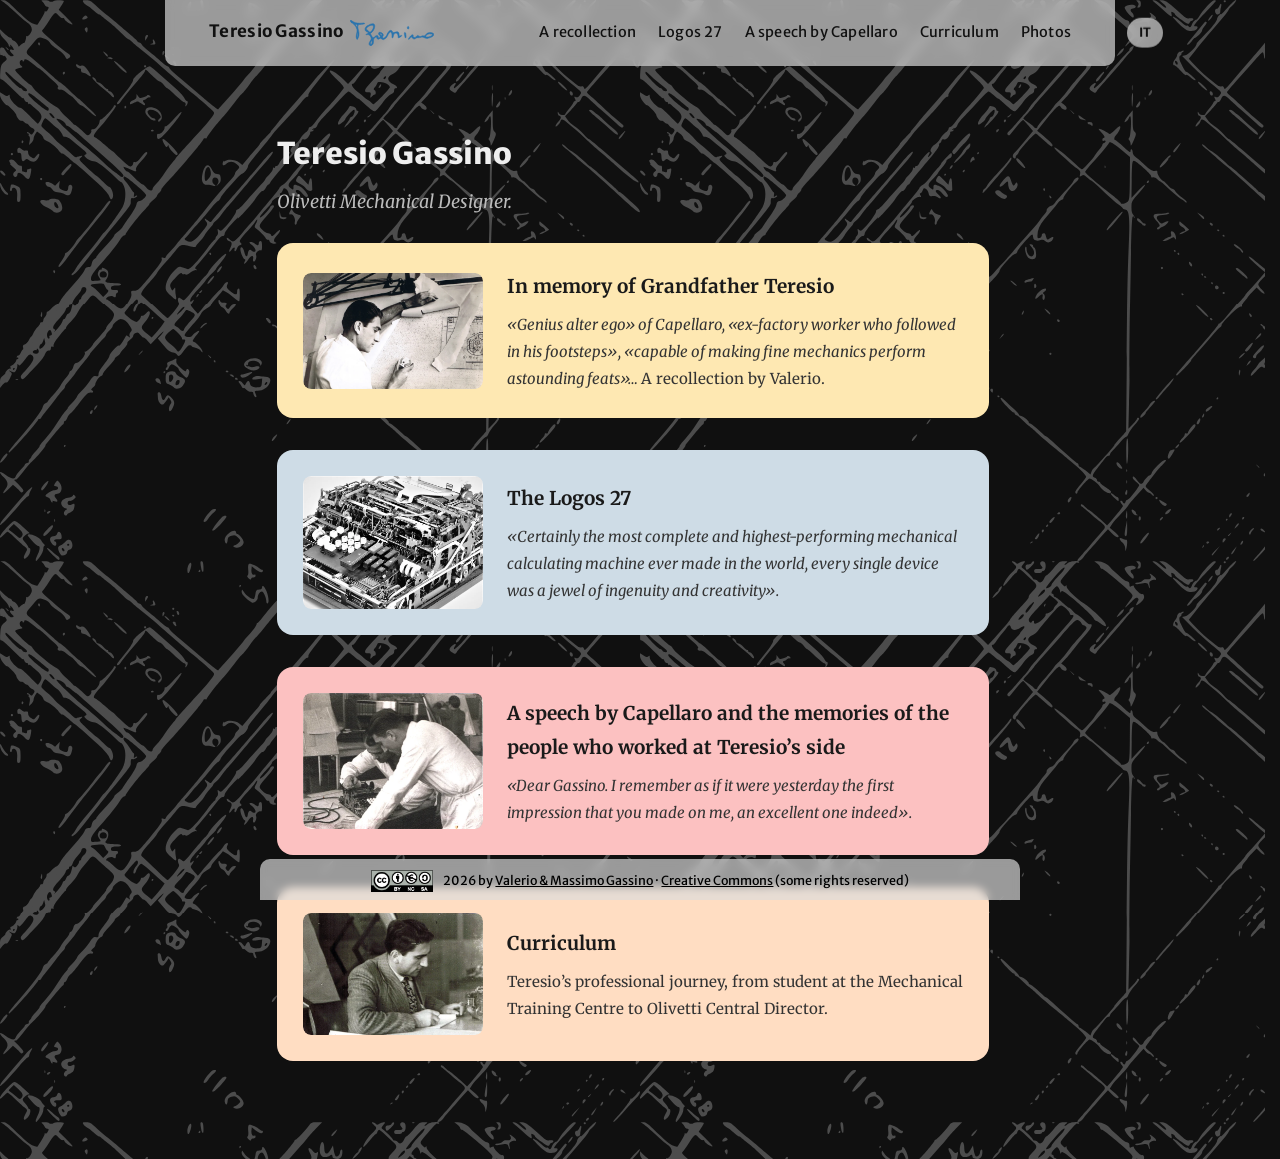
==== commit 9e15c689: "Add files via upload" ====
--- a/en/index.html
+++ b/en/index.html
@@ -33,18 +33,42 @@
 <script type="application/ld+json">
 {
   "@context": "https://schema.org",
-  "@type": "Person",
-  "name": "Teresio Gassino",
-  "birthDate": "1924-11-17",
-  "deathDate": "1998",
-  "jobTitle": "Mechanical designer",
-  "worksFor": {
-    "@type": "Organization",
-    "name": "Olivetti"
-  },
-  "knowsAbout": "Mechanical design",
-  "sameAs": [
-    "https://it.wikipedia.org/wiki/Teresio_Gassino"
+  "@graph": [
+    {
+      "@type": "Person",
+      "@id": "https://teresioweb.github.io/#teresio",
+      "name": "Teresio Gassino",
+      "birthDate": "1924-11-17",
+      "birthPlace": {
+        "@type": "Place",
+        "name": "Arè di Caluso, Italy"
+      },
+      "deathDate": "1998",
+      "deathPlace": {
+        "@type": "Place",
+        "name": "San Gimignano, Italy"
+      },
+      "jobTitle": "Mechanical designer",
+      "worksFor": {
+        "@type": "Organization",
+        "name": "Olivetti"
+      },
+      "knowsAbout": "Mechanical design",
+      "sameAs": [
+        "https://it.wikipedia.org/wiki/Teresio_Gassino",
+        "https://www.wikidata.org/wiki/Q103831208"
+      ]
+    },
+    {
+      "@type": "WebSite",
+      "@id": "https://teresioweb.github.io/en/#website",
+      "url": "https://teresioweb.github.io/en/",
+      "name": "Teresio Gassino",
+      "inLanguage": "en",
+      "about": {
+        "@id": "https://teresioweb.github.io/#teresio"
+      }
+    }
   ]
 }
 </script>
--- a/css/style.css
+++ b/css/style.css
@@ -1287,6 +1287,17 @@
      added for. */
   footer {
     position: static;
+    /* full-bleed here, unlike everywhere else. The 760px cap and the
+       auto margins exist to keep the fixed bar aligned with main's
+       reading column while it floats over the page; once the footer is
+       back in normal flow at the end of the document there is nothing
+       to align it to, and the cap just leaves two unexplained strips of
+       page background either side of it on a viewport that is, by
+       definition of this query, wide. Edge to edge reads as the end of
+       the document, which is what it now is. border-radius goes with
+       it: a band that touches both edges has no floating corner left to
+       round. */
+    max-width: none;
     padding: 8px 14px calc(5px + (env(safe-area-inset-bottom) * 0.8));
     font-size: 0.65625rem;
     gap: 6px;
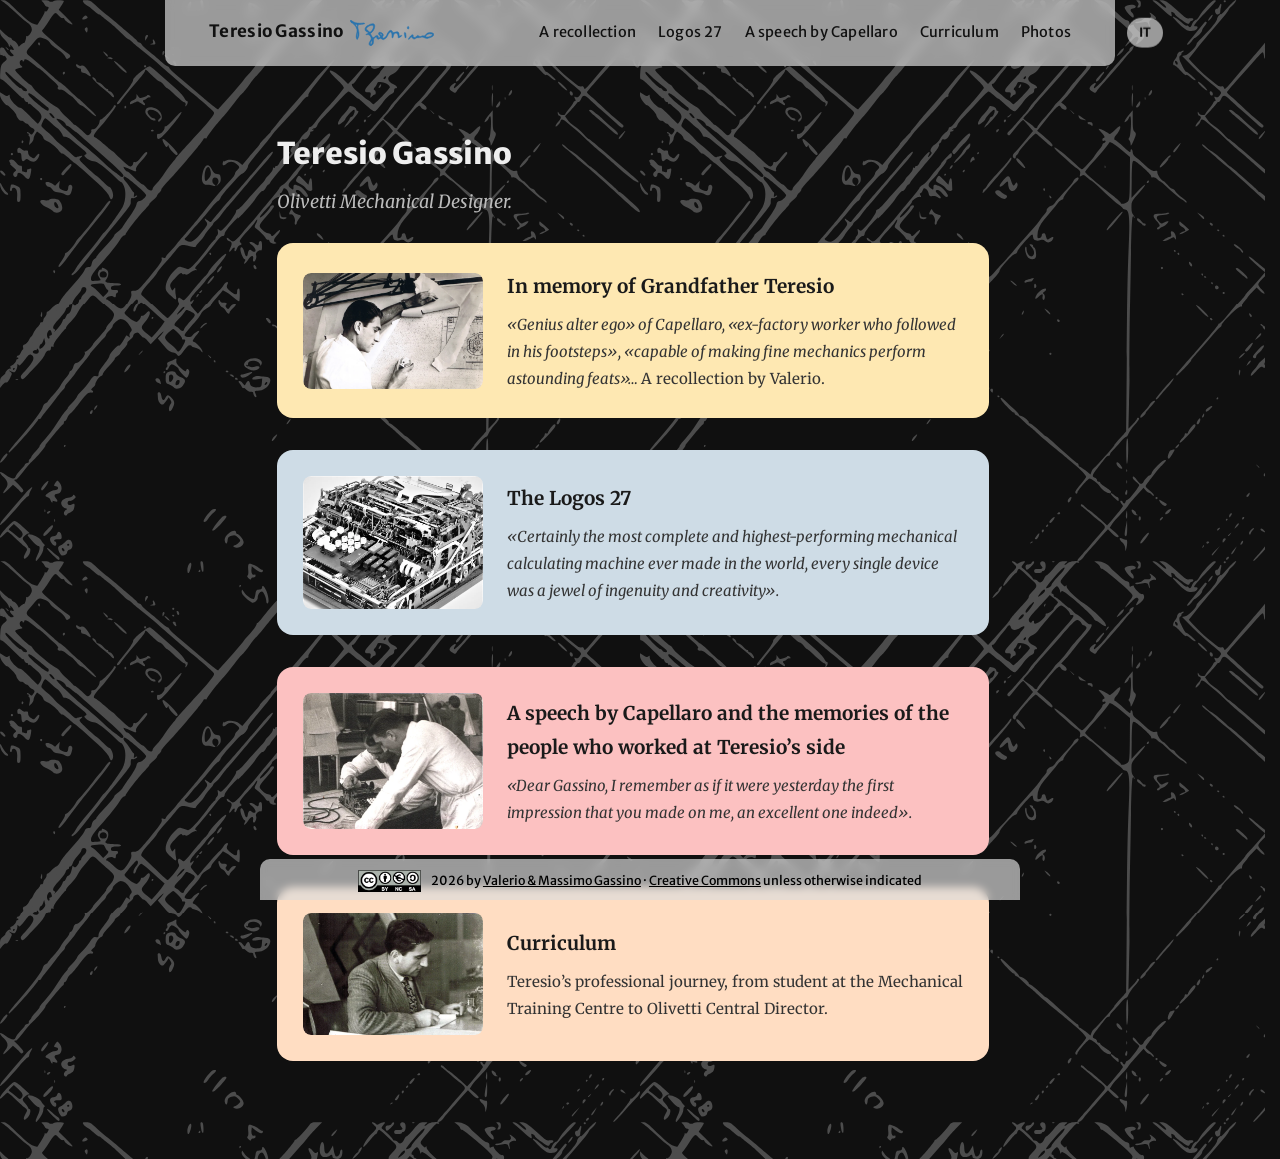
==== commit ba3e4162: "Add files via upload" ====
--- a/en/index.html
+++ b/en/index.html
@@ -2,8 +2,10 @@
 <html lang="en" class="no-js">
 <head>
 <meta charset="UTF-8">
-<script>document.documentElement.classList.replace('no-js','js'); if ('scrollRestoration' in history) { var __nav = performance.getEntriesByType && performance.getEntriesByType('navigation')[0]; history.scrollRestoration = (__nav && __nav.type === 'back_forward') ? 'auto' : 'manual'; } addEventListener('load', function () { if (!window.__animsReady) document.documentElement.classList.replace('js', 'no-js'); });</script>
+<script>document.documentElement.classList.replace('no-js','js'); if ('scrollRestoration' in history) { history.scrollRestoration = 'manual'; var twS = history.state || {}; if (!twS.twKey) { twS.twKey = 'k' + Date.now().toString(36) + Math.random().toString(36).slice(2, 8); try { history.replaceState(twS, ''); } catch (e) {} } } addEventListener('load', function () { if (!window.__animsReady) { document.documentElement.classList.replace('js', 'no-js'); if ('scrollRestoration' in history) history.scrollRestoration = 'auto'; document.documentElement.classList.add('scroll-smooth'); } });</script>
 <meta name="viewport" content="width=device-width, initial-scale=1.0, viewport-fit=cover">
+<meta name="referrer" content="strict-origin-when-cross-origin">
+<meta name="theme-color" content="#101010">
 <title>Teresio Gassino | Olivetti Mechanical Designer</title>
 <meta name="description" content="Teresio Gassino, mechanical designer of Olivetti calculating machines, genius alter ego of Capellaro">
 <link rel="preload" href="/fonts/merriweather-400-normal.woff2" as="font" type="font/woff2" crossorigin>
@@ -25,7 +27,7 @@
 <meta property="og:image:width" content="1200">
 <meta property="og:image:height" content="774">
 <meta property="og:image:alt" content="Teresio Gassino at his drafting table, Olivetti">
-<meta property="og:locale" content="en_US">
+<meta property="og:locale" content="en_GB">
 <meta name="twitter:card" content="summary_large_image">
 <meta name="twitter:title" content="Teresio Gassino | Olivetti Mechanical Designer">
 <meta name="twitter:description" content="Teresio Gassino, mechanical designer of Olivetti calculating machines, genius alter ego of Capellaro">
@@ -75,21 +77,21 @@
 </head>
 <body class="page-index">
 <a href="#main" class="skip-link">Skip to content</a>
-<a href="/" class="lang-link-desktop" hreflang="it">IT</a>
 <header class="site-nav">
+  <a href="/" class="lang-link-desktop" hreflang="it" lang="it" aria-label="Versione italiana">IT</a>
   <div class="nav-inner">
     <a href="/en/" class="brand active" aria-current="page"><span class="brand-text">Teresio Gassino</span> <img src="/sfondi/firma.svg" alt="" class="brand-signature"></a>
+    <button type="button" class="menu-toggle" aria-controls="nav-links" aria-label="Open menu" aria-expanded="false" data-label-open="Open menu" data-label-close="Close menu">
+      <span aria-hidden="true"></span><span aria-hidden="true"></span><span aria-hidden="true"></span>
+    </button>
     <nav class="nav-links" id="nav-links">
     <a href="/en/home.html">A recollection</a>
     <a href="/en/logos.html">Logos 27</a>
     <a href="/en/discorso.html">A speech by Capellaro</a>
     <a href="/en/curriculum.html">Curriculum</a>
     <a href="/en/galleria.html">Photos</a>
-    <a href="/" class="lang-link" hreflang="it"><img src="/sfondi/flag-it.svg" alt="" class="lang-flag-icon"><span>IT</span></a>
+    <a href="/" class="lang-link" hreflang="it" aria-label="Versione italiana"><img src="/sfondi/flag-it.svg" alt="" class="lang-flag-icon"><span lang="it">IT</span></a>
   </nav>
-    <button type="button" class="menu-toggle" aria-controls="nav-links" aria-label="Open menu" aria-expanded="false" data-label-open="Open menu" data-label-close="Close menu">
-      <span aria-hidden="true"></span><span aria-hidden="true"></span><span aria-hidden="true"></span>
-    </button>
   </div>
 </header>
 
@@ -118,7 +120,7 @@
       <span class="card-img"><img src="/images/card-lavoro-1.webp" width="700" height="528" alt="Teresio at work"></span>
       <div>
         <h2>A speech by Capellaro and the memories of the people who worked at Teresio&rsquo;s side</h2>
-        <p>&laquo;Dear Gassino. I remember as if it were yesterday the first impression that you made on me, an excellent one indeed&raquo;.</p>
+        <p>&laquo;Dear Gassino, I remember as if it were yesterday the first impression that you made on me, an excellent one indeed&raquo;.</p>
       </div>
     </a>
 
@@ -133,9 +135,9 @@
 </main>
 
 <footer>
-  <img src="/images/creative.png" alt="" class="cc-logo">
+  <img src="/images/creative.png" width="403" height="141" alt="" class="cc-logo">
   <p>2026 by <a href="mailto:teresiowebpage@protonmail.com">Valerio &amp; Massimo Gassino</a><span class="desktop-dot"> &middot;</span><br class="mobile-break">
-  <a href="https://creativecommons.org/licenses/by-nc-sa/4.0/deed.en" target="_blank" rel="noopener">Creative Commons</a> (some rights reserved)</p>
+  <a href="https://creativecommons.org/licenses/by-nc-sa/4.0/deed.en" target="_blank" rel="noopener">Creative Commons</a> unless otherwise indicated</p>
 </footer>
 
 <script src="/js/animations.js"></script>
--- a/css/style.css
+++ b/css/style.css
@@ -88,13 +88,30 @@
   -webkit-tap-highlight-color: transparent;
 }
 
-/* smooth in-page jumps (footnote <-> ornament round-trip on home.html);
-   the prefers-reduced-motion block below already forces this back to
-   auto with !important, so it stays a no-op for anyone who has that
-   setting on */
 html {
+  scrollbar-gutter: stable;
+}
+
+/* Smooth in-page jumps (footnote <-> ornament round-trip on home.html,
+   highlighted word -> ritaglio on discorso.html). Gated behind a class,
+   instead of sitting on html from the start: with scroll-behavior:smooth
+   in force, a scroll restore is performed as an ANIMATED scroll, which
+   mobile engines routinely cancel partway — the page settles at the top
+   and you lose your place.
+
+   The gate used to be "one frame after 'load'", added by the inline
+   <head> script. It is now owned by initScrollMemory() in animations.js,
+   which adds the class only once a restore window has closed and takes
+   it back off at the start of every later one — including the two the
+   'load' gate could never see, a bfcache resume (no parse, no 'load',
+   the class comes back already on) and a same-document Back. The inline
+   script keeps a copy of the old behaviour purely as a failsafe, for
+   when animations.js never runs at all.
+
+   The prefers-reduced-motion block below still overrides it with
+   !important.  → DECISIONS.md §G, §H */
+html.scroll-smooth {
   scroll-behavior: smooth;
-  scrollbar-gutter: stable;
 }
 
 /* keyboard-focus outline, kept off for mouse/touch via :focus-visible —
@@ -106,6 +123,43 @@
   outline-offset: 3px;
   border-radius: 2px;
 }
+
+/* --- The breakpoint ladder -------------------------------------------
+   Six width thresholds, all in em, and the em is deliberate: in a media
+   query em is measured against the BROWSER'S default font size, not
+   against anything html sets. A reader who raises that default from 16px
+   to 20px — which this site's audience does more than most — moves every
+   threshold up by a quarter, so the layout changes when their text
+   actually needs the room instead of at a pixel width that means nothing
+   to them. Page zoom was already handled by px; the default-size setting
+   was not, and only the nav's 67.5em was getting it right.
+
+   Each rung is a component's geometry, not a device:
+
+     35em     (560px) landing card: image and text side by side stop
+                      fitting, card goes to one column
+     37.5em   (600px) lightbox arrows shrink before they crowd the image
+     40em     (640px) .side-row: two photos side by side inside the 760px
+                      column go to one column
+     43.75em  (700px) the phone rung — main padding, h1 sizes, the footer
+                      going to two lines, hero and essay type
+     50em     (800px) the clump stage: photos land in a cluster above the
+                      text instead of beside it
+                      (paired with min-width: 50.0625em, which is 801px —
+                      the odd figure is the exact complement, so the two
+                      halves meet without a gap; change one, change both)
+     67.5em  (1080px) nav collapses to the burger, language pill follows
+
+   They are close together at the bottom because three different
+   components run out of horizontal room within 80px of each other, not
+   because anyone patched the same problem three times. Merging them
+   would mean picking a width that is wrong for at least two of the
+   three.  → DECISIONS.md §J
+
+   Blocks are placed next to the rules they modify rather than gathered
+   per breakpoint. That is why "max-width: 43.75em" appears seven times:
+   locality beats tidiness here, since you change a component by reading
+   one place. */
 
 /* Skip link: the first focusable thing on every page. Off-screen until
    focused, then it drops into view above the nav.  → DECISIONS.md §4 */
@@ -166,14 +220,15 @@
 }
 
 /* Site nav: fixed bar, hides on scroll down and returns on scroll up.
-   Floats at max-width 950px — wider than main and footer's shared 760px, on
-   purpose.  → DECISIONS.md §8 */
+   Floats at max-width 59.375rem (950px at a 16px default) — wider than main
+   and footer's shared 760px, on purpose. In rem, so the bar widens with the
+   labels it holds, like the 67.5em breakpoint below.  → DECISIONS.md §8, §AA */
 .site-nav {
   position: fixed;
   top: 0;
   left: 0;
   right: 0;
-  max-width: 950px;
+  max-width: 59.375rem;
   margin: 0 auto;
   z-index: 100;
   padding: 0 44px;
@@ -189,7 +244,9 @@
 }
 
 .nav-inner {
-  max-width: 900px;
+  /* 56.25rem = 900px at a 16px default; in rem for the same reason as
+     .site-nav above.  → DECISIONS.md §AA */
+  max-width: 56.25rem;
   margin: 0 auto;
   display: flex;
   flex-wrap: nowrap;
@@ -272,12 +329,26 @@
   border-bottom-color: #111;
 }
 
+/* 26x24: a 26x20 GLYPH inside a 24px-tall target box. WCAG 2.2 SC 2.5.8
+   wants 24 CSS px on both axes and measures the target, not the drawing,
+   so 2px of clearance above and below the bars satisfies it without
+   touching what the eye sees.
+     The first attempt scaled the drawing itself to 31x24 and it read as
+   misaligned beside the wordmark. The reason is in the ink, not in the
+   centring — both were centred at 28.83 the whole time. At 26x20 the top
+   rule lands at y=19.0, which is exactly the cap height of "Teresio
+   Gassino"; that shared top edge was doing the alignment work. Grown to
+   24px the drawing starts at 17.0, two pixels above the cap line, and
+   ends 7.7px below the baseline — so the burger straddled the wordmark
+   instead of sitting on the same line as it.
+     Keep the glyph at 26x20. If you ever resize it, keep the top rule on
+   the cap height of the brand text.  → DECISIONS.md §S */
 .menu-toggle {
   display: none;
   position: relative;
   z-index: 1;
   width: 26px;
-  height: 20px;
+  height: 24px;
   background: none;
   border: none;
   padding: 0;
@@ -294,12 +365,40 @@
   transition: top 0.3s ease, transform 0.3s ease, opacity 0.2s ease;
 }
 
-.menu-toggle span:nth-child(1) { top: 0; }
-.menu-toggle span:nth-child(2) { top: 9px; }
-.menu-toggle span:nth-child(3) { top: 18px; }
+/* Direction-specific easing, and it is not decoration. With one shared
+   `ease` on both properties the bars converged as fast as they rotated:
+   measured frame by frame, at ~90ms into the open the three rules sat
+   within 3.8px of each other while still only 26 degrees off horizontal,
+   which reads as one thick blurred bar rather than an X forming — the
+   "hesitation" that looks like the page is still loading.
+     Opening: rotation leads (fast-out curve, ~39 degrees by 90ms) and
+   convergence lags (slow-in curve, bars still ~16px apart at that point),
+   so the two rules are unmistakably separate while they cross.
+     Closing wants the mirror image, or it produces the same artefact on
+   the way back: the bars separate first, the rotation unwinds after.
+   Hence two declarations — the base rule times the return to closed, the
+   .open rule times the trip to open. */
+.menu-toggle span {
+  transition: top 0.3s cubic-bezier(0.16, 1, 0.3, 1),
+              transform 0.3s cubic-bezier(0.7, 0, 0.84, 0),
+              opacity 0.2s ease 0.1s;
+}
+
+.menu-toggle.open span {
+  transition: top 0.3s cubic-bezier(0.7, 0, 0.84, 0),
+              transform 0.3s cubic-bezier(0.16, 1, 0.3, 1),
+              opacity 0.2s ease;
+}
+
+/* 2 / 11 / 20 centres the 20px glyph in the 24px box: bars occupy
+   2-4, 11-13, 20-22, so the drawing spans 2..22 and its midpoint is 12,
+   the box midpoint. The 9px gap between rules is unchanged. */
+.menu-toggle span:nth-child(1) { top: 2px; }
+.menu-toggle span:nth-child(2) { top: 11px; }
+.menu-toggle span:nth-child(3) { top: 20px; }
 
 .menu-toggle.open span:nth-child(1) {
-  top: 9px;
+  top: 11px;
   transform: rotate(45deg);
 }
 
@@ -308,7 +407,7 @@
 }
 
 .menu-toggle.open span:nth-child(3) {
-  top: 9px;
+  top: 11px;
   transform: rotate(-45deg);
 }
 
@@ -374,7 +473,7 @@
 main {
   /* 760px, matching footer below and the clump's resting frame
      further down — see the note on .site-nav for why this is shared
-     on purpose while the nav's own 950px isn't. */
+     on purpose while the nav's own 59.375rem isn't. */
   max-width: 760px;
   margin: 0 auto;
   padding: 60px 24px 6.125rem;
@@ -401,7 +500,7 @@
    reads as proportionally larger on a small screen (less surrounding
    content, less width) than on desktop, so mobile gets its own
    smaller values instead of inheriting the desktop numbers as-is */
-@media (max-width: 700px) {
+@media (max-width: 43.75em) {
   main {
     padding-top: 24px;
     padding-bottom: 61px;
@@ -454,7 +553,7 @@
   margin-bottom: 28px;
 }
 
-@media (max-width: 700px) {
+@media (max-width: 43.75em) {
   h1:has(+ .page-subtitle) {
     margin-bottom: 4px;
   }
@@ -492,6 +591,15 @@
      context: 6.62:1 on the page background, 5.47:1 on .essay-block.  →
      DECISIONS.md §20 */
   --link: #699EC6;
+
+  /* The page is dark by design, but nothing told the browser that, so
+     every UA-rendered surface stayed light: the page scrollbar and the
+     three scrollable dark panels (.text-window, .doc-viewer-scroll,
+     .doc-viewer-text) drew a white bar against #101010 on Windows.
+     One declaration covers all four, plus any future form control.
+     The @media print block re-declares this as `light`.
+       → DECISIONS.md §L */
+  color-scheme: dark;
 }
 
 .color-band {
@@ -502,6 +610,9 @@
 
 .ritagli-band {
   --link: #A8D5F2; /* 5.51 sul grigio */
+  /* Only the link colour lives here, with the other two contexts, so the
+     three ratios can be compared at a glance when any one is retuned. The
+     band's own layout is further down — search ".ritagli-band {" again. */
 }
 
 a {
@@ -550,13 +661,18 @@
    figcaption sits inside .side-row rather than as a direct child of
    <figure>, which the W3C validator flags as a content-model error.  →
    DECISIONS.md §22 */
+/* Image column + text column, side by side. The <figcaption> is inside
+   this flex row, not a direct child of <figure> — which is invalid HTML
+   and is left that way on purpose. Do not "fix" it: three attempts have
+   failed.  → DECISIONS.md §AC */
 .side-row {
   display: flex;
   gap: 28px;
 }
 
 .side-row > a,
-.side-row > img {
+.side-row > img,
+.side-row > button {
   width: 42%;
   flex-shrink: 0;
 }
@@ -578,7 +694,7 @@
   margin-bottom: 0;
 }
 
-@media (max-width: 640px) {
+@media (max-width: 40em) {
   .side-row-spacer {
     display: none;
   }
@@ -802,7 +918,7 @@
 .card p .plain { font-style: normal; }
 .card:nth-child(4) p { font-style: normal; }
 
-@media (max-width: 560px) {
+@media (max-width: 35em) {
   .card { flex-direction: column; align-items: flex-start; }
   .card-img { width: 100%; }
 }
@@ -852,12 +968,13 @@
   padding-bottom: 8.9375rem;
 }
 
-@media (max-width: 640px) {
+@media (max-width: 40em) {
   .side-row {
     flex-direction: column !important;
   }
   .side-row > a,
-  .side-row > img {
+  .side-row > img,
+  .side-row > button {
     width: 100%;
   }
   body.page-logos .side-row img {
@@ -929,7 +1046,14 @@
   right: 10px;
   padding: 5px 12px;
   border-radius: 16px;
-  background: rgba(0, 0, 0, 0.55);
+  /* 0.65, up from 0.55. The badge sits on the blank paper margin of a
+     scan, so the worst case is white underneath: at 0.55 the composited
+     pill measured rgb(115,115,115), which is 4.74:1 against #fff — a
+     pass with 0.24 of margin, on a line that is a real instruction
+     rather than decoration. 0.65 composites to rgb(89,89,89) and 7.01:1,
+     which clears AAA as well. .img-badge already sits at 0.72 (9.23:1)
+     for the same reason.  → §X */
+  background: rgba(0, 0, 0, 0.65);
   color: #fff;
   font-family: 'Merriweather Sans', Arial, sans-serif;
   /* 12px, up from 11. Below 12px a label stops being text and starts
@@ -997,7 +1121,7 @@
 /* Below this the clustered layout gives way to a plain vertical stack.
    Raised from 640px: the cluster's fixed pixel offsets were being clipped
    between 641px and roughly 760px.  → DECISIONS.md §36 */
-@media (max-width: 800px) {
+@media (max-width: 50em) {
   .clump-stage {
     height: auto;
     width: 100%;
@@ -1044,7 +1168,7 @@
 
 /* Unlike Discorso's, this stage isn't bled past main's padding, and it is
    exactly as tall as the card, with no internal slack.  → DECISIONS.md §39 */
-@media (min-width: 801px) {
+@media (min-width: 50.0625em) {
   body.page-quercia .clump-stage {
     height: 244px;
     width: 100%;
@@ -1076,7 +1200,7 @@
 /* The exact inverse of the stacking breakpoint above, so this fixed width
    never outranks that rule's width:100% reset on specificity.  →
    DECISIONS.md §42 */
-@media (min-width: 801px) {
+@media (min-width: 50.0625em) {
   body.page-quercia .clump-photo {
     width: 340px;
     height: 244px;
@@ -1122,7 +1246,7 @@
 /* The generic stacking rule above already handles the portrait layout; this
    adds the ritagli-styled frame and the two photos' real aspect ratio.  →
    DECISIONS.md §44 */
-@media (max-width: 800px) {
+@media (max-width: 50em) {
   body.page-quercia .clump-photo {
     aspect-ratio: 630 / 415;
     padding: calc(22px * 4 / 3);
@@ -1144,7 +1268,7 @@
 /* The landscape-phone case, keyed on viewport height rather than width: a
    rotated phone is very often wider than the breakpoint above.  →
    DECISIONS.md §45 */
-@media (max-height: 500px) and (orientation: landscape) {
+@media (max-height: 31.25em) and (orientation: landscape) {
   body.page-quercia .clump-stage {
     height: auto;
     width: 100%;
@@ -1215,7 +1339,7 @@
   display: none;
 }
 
-@media (max-width: 700px) {
+@media (max-width: 43.75em) {
   .mobile-break {
     display: inline;
   }
@@ -1240,7 +1364,7 @@
   display: block;
 }
 
-@media (max-width: 700px) {
+@media (max-width: 43.75em) {
   footer {
     padding: 8px 14px calc(5px + (env(safe-area-inset-bottom) * 0.8));
     font-size: 0.65625rem;
@@ -1259,7 +1383,7 @@
 
 /* Landscape phones are generously wide but very short, and the footer is
    fixed: everything goes onto one line here.  → DECISIONS.md §47 */
-@media (orientation: landscape) and (max-height: 500px) {
+@media (orientation: landscape) and (max-height: 31.25em) {
   .mobile-break {
     display: none;
   }
@@ -1346,6 +1470,34 @@
      that #555 alone would otherwise clear. #4A4A4A holds 5:1+ with
      that tint included, on every card colour. */
   color: #4A4A4A;
+  /* :root sets color-scheme: dark for the page, and this box was named in
+     that decision alongside .doc-viewer-scroll and .doc-viewer-text — which
+     was wrong. Those two are dark panels; this one is a light box sitting on
+     a pastel card, so the page-level `dark` gave it a dark scrollbar on a
+     light surface. It opts back out for itself.  → DECISIONS.md §L */
+  color-scheme: light;
+  /* color-scheme above is what Chromium needs and is enough for it. Firefox
+     needs a second, unrelated fix: on top of color-scheme it runs its own
+     heuristic (ported from WebKit, Bugzilla #865806) that reads the box's
+     *specified* background-color and darkens the scrollbar whenever the raw
+     R+G+B sum is under 384 — ignoring alpha entirely. rgba(0,0,0,0.06) above
+     is (0,0,0) by that reading: a full black, not a 6% wash, so Firefox
+     still drew a dark scrollbar on this light box after color-scheme was
+     already correct in Chromium. scrollbar-color is a second, independent
+     lever both engines support and neither heuristic can override — Safari
+     is the one engine with neither, and stays on color-scheme alone, which
+     is already right for it.  → DECISIONS.md §X */
+  scrollbar-color: rgba(0, 0, 0, 0.35) transparent;
+  /* The same tint that forced #4A4A4A above also applies to the LINKS in
+     here, and that half was missed: .color-band's #205C8B is tuned
+     against the bare card colour, so inside this box it lands on
+     #EDB5B5 (pink) rather than #FCC1C1 and measures 4.01:1 — a real AA
+     failure on the 41 patent links, confirmed by axe-core. #1A4F78 is
+     the same hue two steps darker: 4.88 on tinted pink, 5.43 tinted
+     blue, 5.92 tinted peach, 6.27 tinted yellow. The blue card would
+     have failed too (4.46) the day a .text-window landed on it.
+       → DECISIONS.md §L */
+  --link: #1A4F78;
 }
 
 .text-window p {
@@ -1354,6 +1506,17 @@
 
 .text-window p:last-child {
   margin-bottom: 0;
+}
+
+/* sub-heading between groups of a .doc-list inside a .text-window
+   (Curriculum patent list: "Firmati con Natale Capellaro", "Con altri
+   coinventori", "Dopo l&rsquo;Olivetti") — bold and centered, distinct
+   from the plain citation text around it. Those three are <h3> since §X;
+   the first group opens unlabelled on purpose, so there is no fourth. */
+.text-window .doc-list-heading {
+  text-align: center;
+  font-weight: 700;
+  margin: 14px 0 6px;
 }
 
 /* small print / citation lines ("Fonte: ...") throughout the site */
@@ -1523,7 +1686,21 @@
   inset: 0;
   align-items: center;
   justify-content: center;
-  padding: 40px;
+  /* The gutter is what gives way, not the photo. 90vw of content inside a
+     40px gutter overflowed a 390px screen by 21px; capping the content
+     instead shrank the photo, which is the wrong thing to spend. 5vw makes
+     90vw + two gutters exactly 100vw at every width. --lb-chrome is the
+     counter and caption stacked under the photo (65px measured for one
+     line): the photo leaves room for it, and prev/next shift up by half of
+     it so they sit on the photo's middle instead of the column's.
+     → DECISIONS.md §AD */
+  --lb-pad-y: 16px;
+  /* % and not vw: vw counts the scrollbar the padding box does not have,
+     which left 7px hanging off a 1024px window. Capped at the original 40px
+     so wide screens keep the gutter they were designed with. */
+  --lb-pad-x: min(5%, 40px);
+  --lb-chrome: 65px;
+  padding: var(--lb-pad-y) var(--lb-pad-x);
   background: rgba(0, 0, 0, 0.88);
   border: none;
   outline: none;
@@ -1552,15 +1729,56 @@
   display: flex;
   flex-direction: column;
   align-items: center;
-  max-width: 90vw;
-  max-height: 88vh;
+  max-width: 100%; /* the gutter is already subtracted — see .lightbox-overlay above */
+  max-height: calc(100vh - 2 * var(--lb-pad-y));
+  position: relative; /* the positioning context .lightbox-loading::after centres against */
+}
+
+/* Same gear, same reason as .doc-viewer-loading: five of the six gallery
+   photos open a data-src file separate from the thumbnail already on the
+   page (foto-01 is 178 KB against the thumb's 78 KB), so there is a real
+   download between the tap and the picture. The min-height reserves room
+   for the gear, which would otherwise sit in a box collapsed to nothing:
+   the image is at opacity 0 and has no intrinsic size yet.  → DECISIONS.md §AB */
+/* The block the gear turns in before the photo arrives. Square on purpose:
+   the real dimensions are unknown until 'load', and handing the image the
+   thumbnail's width/height instead was tried — inside a column flex
+   container with both axes auto the ratio does not resolve and the box came
+   out square anyway.  → DECISIONS.md §AD */
+.lightbox-loading img {
+  min-width: 160px;
+  min-height: 160px;
+}
+
+.lightbox-loading::after {
+  content: "";
+  position: absolute;
+  /* the same expression prev/next use: the column is centred but the photo
+     is not the whole column, so its middle is half of --lb-chrome above */
+  top: calc(50% - var(--lb-chrome) / 2);
+  left: 50%;
+  width: 40px;
+  height: 40px;
+  margin: -20px 0 0 -20px;
+  background-image: url('../sfondi/spinner-gear.svg');
+  background-size: contain;
+  background-position: center;
+  background-repeat: no-repeat;
+  animation: docViewerSpin 1.4s linear infinite;
 }
 
 .lightbox-overlay img {
-  max-width: 90vw;
-  max-height: 80vh;
+  max-width: 100%;
+  /* calc, never a percentage: a percentage max-height against
+     .lightbox-content's auto height is indefinite, which voids the whole
+     declaration and leaves the photo with no cap at all — 205px of vertical
+     overflow in landscape when it was tried that way. 80vh stays the cap
+     wherever there is room for it, which is portrait and every desktop
+     size; only short landscape viewports fall back to the calc. */
+  max-height: min(80vh, calc(100vh - 2 * var(--lb-pad-y) - var(--lb-chrome)));
   border-radius: 8px;
   box-shadow: 0 20px 60px rgba(0, 0, 0, 0.6);
+  transition: opacity 0.25s ease; /* fades in on load, matching .doc-viewer-scroll img */
 }
 
 /* Position counter, shown above the caption only when the lightbox has more
@@ -1597,8 +1815,13 @@
   display: none;
 }
 
+/* z-index because .lightbox-content is position:relative (it hosts the
+   loading gear, §AB) and comes later in the DOM: without this it paints
+   over these three, and on a portrait phone the photo is wide enough to
+   swallow prev/next entirely.  → DECISIONS.md §AD */
 .lightbox-close {
   position: absolute;
+  z-index: 1;
   top: 22px;
   right: 26px;
   background: none;
@@ -1616,7 +1839,11 @@
 .lightbox-prev,
 .lightbox-next {
   position: absolute;
-  top: 50%;
+  z-index: 1; /* see .lightbox-close above */
+  /* the column is centred, but the photo is not the whole column: the
+     counter and caption hang below it, so the photo's middle sits half of
+     --lb-chrome above the centre, and so do these */
+  top: calc(50% - var(--lb-chrome) / 2);
   transform: translateY(-50%);
   background: rgba(0, 0, 0, 0.4);
   border: none;
@@ -1643,7 +1870,7 @@
   right: 18px;
 }
 
-@media (max-width: 600px) {
+@media (max-width: 37.5em) {
   .lightbox-prev,
   .lightbox-next {
     width: 42px;
@@ -1652,6 +1879,14 @@
   }
   .lightbox-prev { left: 8px; }
   .lightbox-next { right: 8px; }
+}
+
+/* A phone held sideways has height to spare nowhere: the gutter is the only
+   thing left to give, and every pixel of it comes back as photo. */
+@media (max-height: 30em) {
+  .lightbox-overlay {
+    --lb-pad-y: 8px;
+  }
 }
 
 /* A second, deliberately simpler lightbox for scanned documents: this one
@@ -1807,7 +2042,7 @@
 /* The exception: a landscape-shaped scan capped by width alone shrinks to a
    sliver on a narrow portrait phone, so this one sizes from height instead.
    → DECISIONS.md §65 */
-@media (max-width: 700px) and (orientation: portrait) {
+@media (max-width: 43.75em) and (orientation: portrait) {
   .doc-viewer-scroll img.doc-fit-height {
     width: auto;
     height: 100%;
@@ -1993,7 +2228,13 @@
 }
 
 /* single light, translucent band wrapping a block of text (the "Nei
-   ritagli" quotes, or the Quercia intro paragraph) */
+   ritagli" quotes, or the Quercia intro paragraph)
+
+   Second of two blocks for this class, deliberately: the --link override
+   stays up in the link-colour cluster next to :root and .color-band, so
+   the three contexts and their contrast ratios stay readable together.
+   Splitting costs one extra place to look; merging would cost the
+   comparison. Everything visual is here. */
 .ritagli-band {
   background: rgba(255, 255, 255, 0.25);
   backdrop-filter: blur(10px);
@@ -2013,6 +2254,26 @@
   margin-bottom: 0;
 }
 
+/* Rights note closing the credits band on discorso.html. Deliberately a
+   step quieter than the credits above it — smaller, dimmer, behind a
+   hairline — because it is a different register: those paragraphs say
+   where each document came from, this one says who owns it. Reading the
+   two in the same voice would make the note look like a fifth source.
+
+   #c8c8c8 rather than something dimmer: the band is 25% white over
+   #101010, so text sits on an effective #4c4c4c, and this is 5.13:1 —
+   past 4.5:1 with room, which matters more here than usual because the
+   type is 0.9375rem and nothing about a rights note earns an exception.
+   #bbb measures 4.47:1 and would fail.  → DECISIONS.md §I */
+.ritagli-band p.ritagli-nota {
+  margin-top: 22px;
+  padding-top: 18px;
+  border-top: 1px solid rgba(255, 255, 255, 0.18);
+  font-size: 0.9375rem;
+  line-height: 1.6;
+  color: #c8c8c8;
+}
+
 /* the "1"/"2" footnote-style links (single digits) are otherwise
    under the 24×24px CSS-pixel minimum target size (WCAG 2.5.8):
    inline-block lets padding actually enlarge the tappable area
@@ -2023,7 +2284,9 @@
   padding: 2px 4px;
 }
 
-body.page-discorso .ritagli-band p::before {
+/* The rights note is not one of the quoted sources, so it does not take
+   the marker.  → DECISIONS.md §I */
+body.page-discorso .ritagli-band p:not(.ritagli-nota)::before {
   content: ">";
   display: inline;
   margin-right: 8px;
@@ -2061,22 +2324,32 @@
    breakpoint of its own: 96px sits inside the first row of the
    clustered grid, 70px inside the first stacked photo. Moved from
    640px to 800px with the stacking rule itself. */
-@media (max-width: 800px) {
+@media (max-width: 50em) {
   .discorso-hint {
     top: 70px;
   }
 }
 
 /* badge on linked images (Logos / Curriculum) indicating what the
-   link opens: PDF, video, an external page, or a larger image */
-.side-row > a {
+   link opens: PDF, video, an external page, or a larger image.
+   `button` is in all three of these selectors because the patent card's
+   trigger is a <button> rather than an <a> (§O) and needs the identical
+   treatment — most of all `overflow: hidden`, which is what makes an
+   entering image slide up from behind the card's own frame edge instead
+   of gliding across the pastel on top of it. Leaving the button out was
+   exactly the difference a reader spotted between that card and the other
+   three, and the hover overlay was missing from it too.
+     → DECISIONS.md §T */
+.side-row > a,
+.side-row > button {
   position: relative;
   display: block;
   overflow: hidden;
   border-radius: 8px;
 }
 
-.side-row > a::after {
+.side-row > a::after,
+.side-row > button::after {
   content: "";
   position: absolute;
   inset: 0;
@@ -2085,7 +2358,9 @@
 }
 
 .side-row > a:hover::after,
-.side-row > a:focus-visible::after {
+.side-row > a:focus-visible::after,
+.side-row > button:hover::after,
+.side-row > button:focus-visible::after {
   background: rgba(0, 0, 0, 0.18);
 }
 
@@ -2120,15 +2395,16 @@
 
 
 /* Language switcher: a floating pill on desktop, the last item of the
-   burger dropdown below the breakpoint. It lives outside the nav's DOM
-   subtree because the bar's own backdrop-filter would otherwise become its
-   containing block.  → DECISIONS.md §71 */
+   burger dropdown below the breakpoint. It sits outside .nav-inner but
+   still inside .site-nav, whose backdrop-filter makes it the containing
+   block for this position:fixed pill — which is what the left: calc()
+   below is measured against.  → DECISIONS.md §71 */
 /* Left edge derived from the bar's own right edge plus a 12px gap, rather
    than tuned by eye.  → DECISIONS.md §72, §C */
 .lang-link-desktop {
   position: fixed;
   top: 2.05rem;
-  left: calc(50% + min(475px, 50vw) + 12px);
+  left: calc(50% + min(29.6875rem, 50vw) + 12px);
   transform: translateY(-50%);
   z-index: 100;
   display: flex;
@@ -2246,7 +2522,7 @@
   margin-bottom: 0;
 }
 
-@media (max-width: 700px) {
+@media (max-width: 43.75em) {
   .essay-masthead h1 {
     font-size: 1.875rem;
     margin-bottom: 10px;
@@ -2334,7 +2610,7 @@
   text-align: center;
 }
 
-@media (max-width: 700px) {
+@media (max-width: 43.75em) {
   .hero-photo img {
     aspect-ratio: auto;
     height: 46vh;
@@ -2431,7 +2707,7 @@
    margin and the paragraphs' own line-height, so proportionally more
    empty space collects around it than on desktop — scaling up to 3/2
    here (21%) restores the same visual weight relative to its margin */
-@media (max-width: 700px) {
+@media (max-width: 43.75em) {
   .essay-ornament {
     width: 21%;
   }
@@ -2484,3 +2760,679 @@
   white-space: nowrap;
   border: 0;
 }
+
+
+/* --- Patent card: rotating drawing + expandable list ---------------------
+
+   The trigger is a <button>, not the <a> that used to wrap this image. It
+   no longer goes anywhere — it opens the complete list in the shared
+   document dialog — and the Rechnerlexikon link it replaced is not lost:
+   the same URL is the first link in the .fonte line directly below.
+   Button rather than a[href]+preventDefault because this one genuinely
+   has no destination, unlike .doc-viewer-trigger's other uses.
+     → DECISIONS.md §O */
+.patent-rotator {
+  /* Only the part a <button> needs and an <a> does not: undoing the UA
+     button styling. Everything structural — position, overflow, radius,
+     the hover overlay — comes from `.side-row > a, .side-row > button`
+     above, so this card cannot drift from the other three again. */
+  padding: 0;
+  border: 0;
+  background: none;
+  cursor: pointer;
+  font: inherit;
+  color: inherit;
+}
+
+/* The frames are stacked, not swapped by changing one src: a src swap
+   shows the previous drawing until the next one decodes, which on a
+   scroll-driven change reads as a stutter. Stacking costs the extra
+   elements and gains a cross-fade with nothing to wait for — the frame
+   is already decoded when its turn comes. aspect-ratio holds the box at
+   the scans' shared 800x615 so the card never reflows between them.
+     No clipping on this wrapper: the <button> above does it, exactly as
+   the <a> does on the other three cards, so an entering frame is masked
+   at the card's own frame edge rather than at the image's.
+     4/3 and not the scans' own 800/615, because `.reveal-img.side img`
+   crops EVERY side image to 4/3 regardless of what it actually is — the
+   three neighbouring cards hold 1.41, 1.42 and even 0.73 and all render
+   281x210. 800/615 is 1.3008, slightly taller, so the wrapper stood 5.3px
+   proud of the image inside it: a sliver of pastel under the drawing,
+   visible when the hover overlay painted it, and a badge sitting 10px up
+   from the wrapper instead of 10px up from the picture. object-fit: cover
+   trims 7.5px off the top and bottom of an 800x615 scan to make 4/3 —
+   about 1.2% a side, well inside the drawings' own margins, so the
+   redrawn images with wider borders are not needed. */
+.patent-rotator-frames {
+  position: relative;
+  display: block;
+  aspect-ratio: 4 / 3;
+}
+
+.patent-frame {
+  position: absolute;
+  inset: 0;
+  width: 100%;
+  height: 100%;
+  display: block;
+  object-fit: cover;
+}
+
+/* The frames are three <img> inside a .reveal-img, so the entrance rules
+   own them: `.js .reveal-img.visible img { opacity: 1 }` is (0,3,1) and
+   was flooding all three to fully opaque, stacking the drawings on top of
+   each other. Matching that with a plain `.patent-frame` (0,1,0) is not
+   close; this selector is (0,4,0) and clears it. Only which frame is
+   opaque is taken back — the translateX slide still applies to all three,
+   which is right, since they enter as one card.
+   NOTE the absence of a `transition` here. An earlier draft declared
+   `transition: opacity 0.45s ease` for the cross-fade, which is a
+   shorthand and therefore REPLACED the reveal rule's
+   `opacity 0.8s, transform 0.8s` — dropping the transform transition
+   entirely, so the 60px slide ran in zero seconds and the card snapped
+   into place. Inheriting the site's own transition costs a slower
+   cross-fade (0.8s rather than 0.45s) and buys an entrance identical to
+   every other image on the site, which is the trade §K would make. */
+.js .reveal-img .patent-rotator .patent-frame,
+.patent-rotator .patent-frame {
+  opacity: 0;
+}
+
+.js .reveal-img .patent-rotator .patent-frame.is-current,
+.patent-rotator .patent-frame.is-current {
+  opacity: 1;
+}
+
+/* Without JS no frame ever gets .is-current — so this keeps frame 1
+   visible on its own, which is exactly the pre-rotation card. Frames 2
+   and 3 carry an inert 1x1 gif as their src and the real file in
+   data-frame-src (an <img> with no src at all is invalid HTML, → §X);
+   they are held at opacity 0 by the rule above until initPatentRotator()
+   swaps the real source in, so the placeholder is never painted. */
+.no-js .patent-frame:first-child,
+.patent-frame:only-child {
+  opacity: 1;
+}
+
+/* Names the slice the card is showing. The caption above gives the whole
+   span (1958-1995); this says which part of it these eight are, which is
+   the only place a reader can learn that, since the printed years are
+   grant years and the selection is by filing date.  → DECISIONS.md §O */
+/* This line should look exactly like "il bit meccanico" a few rows below
+   it: §18's 900 cut, in .text-window's own #4A4A4A citation grey. The
+   weight comes free by inheritance; the colour does not, because
+   `.reveal-img.side.color-band figcaption p` (0,3,2) sets #222 on every
+   <p> in the card and this is one. Hence the long prefix — (0,5,0) — and
+   `inherit` rather than a repeated literal, so it tracks .text-window if
+   that grey is ever retuned. An earlier draft set #222 and weight 700 here
+   and made this a different thing wearing the same words. */
+.doc-list-intro {
+  margin: 0 0 8px;
+  text-align: center;
+}
+
+.reveal-img.side.color-band .text-window .doc-list-intro {
+  color: inherit;
+}
+
+/* "Espandi la lista" appears twice, and the two are styled differently on
+   purpose. The badge over the drawing is the primary control and looks like
+   one. This one is the redundant copy, at the end of the list, for a reader
+   who scrolled to the bottom and is looking for more rather than looking at
+   the picture — so it is a plain link, not a second button competing with
+   the badge. It sits INSIDE .text-window, after the <ul>: reachable by
+   scrolling, which is exactly the audience it is for.  → DECISIONS.md §O */
+.doc-list-expand {
+  margin: 12px 0 2px;
+  text-align: center;
+}
+
+.doc-list-expand-btn {
+  padding: 4px 2px;
+  border: 0;
+  background: none;
+  color: var(--link);
+  font-family: inherit;
+  font-size: inherit;
+  text-decoration: underline;
+  text-underline-offset: 3px;
+  cursor: pointer;
+}
+
+.doc-list-expand-btn:hover,
+.doc-list-expand-btn:focus-visible {
+  text-decoration-thickness: 2px;
+}
+
+/* The complete list in the dialog is 41 entries in four groups: it needs
+   the group headings to read as headings and the columns to not run the
+   full width of a desktop viewport. */
+/* Centred in the dialog, left-aligned nowhere else: at dialog width the
+   four group headings are the only thing separating 41 otherwise identical
+   rows, and centring is what makes them read as dividers rather than as a
+   longer list item. */
+.doc-viewer-text-inner .doc-list-heading {
+  margin: 22px 0 8px;
+  font-size: 1rem;
+  text-align: center;
+  /* These three were <p><strong> and are now <h3> (→ §X), which changes
+     two inherited values that have to be declared back. The weight: the
+     old <strong> was picking up §18's `body.page-curriculum strong {
+     font-weight: 900 }`, and an <h3> is 700 by default, so the line would
+     have quietly lightened — it is the same 900 cut as .doc-list-intro
+     and "il bit meccanico" beside it, and it stays. The size: an <h3> is
+     1.17em by default, and this list wants a divider between rows, not a
+     bigger row, so the 1rem above is now doing real work rather than
+     restating the <p> it inherited from. */
+  font-weight: 900;
+}
+
+.doc-viewer-text-inner .doc-list li {
+  margin-bottom: 6px;
+}
+
+
+/* --- Forced colours (Windows High Contrast, and its equivalents) --------
+
+   In forced-colors mode the UA replaces `color` and `background-color`
+   with the reader's own system pair. It does NOT replace
+   `background-image` — and on this site almost everything sitting behind
+   text is a background-image, not a background-color:
+
+     - every page's watermark is `linear-gradient(rgba(16,16,16,.75) …),
+       url(../sfondi/disegno-N.svg)`. The tint survives forced colours,
+       so a reader on a black-on-white theme gets system-black text over
+       a surviving dark wash. Measured on the untouched page, that
+       overlay composites to rgb(76,76,76) — 7.40:1 for the site's own
+       #eee, and about 1.6:1 for forced black.
+     - `.gallery-caption` is a gradient of its own, over a photo.
+
+   So the images go, exactly as they go in @media print below and for the
+   same reason. Everything else in here is a border: forced colours flatten
+   the whole page to one background, and elements that read as separate
+   surfaces only because they are a different shade — the nav pill, the
+   language pill, the badges floating on photos, both dialogs — lose that
+   separation and need an explicit edge instead.
+
+   `.hl` is the one place on the site where colour alone carries meaning
+   (each highlighted word is tied to its source paragraph by hue, → §I).
+   Forced colours flatten all four to the same pair. The print sheet
+   already solved this with a colourless fallback; the same underline is
+   reused here rather than invented twice.
+
+   Nothing here sets `forced-color-adjust: none`. Overriding the reader's
+   palette is the one thing this mode exists to prevent, and no part of
+   this site needs it.  → §X */
+@media (forced-colors: active) {
+  html,
+  body {
+    background-image: none !important;
+  }
+
+  /* Opaque, not just bordered. The UA forces the colour of an rgba()
+     background but keeps its alpha, so `rgba(0,0,0,.65)` on a badge
+     becomes 65% Canvas over an untouched photograph — measured on
+     logos.html with forced colours on, the pill spans rgb(0,0,0) to
+     rgb(255,255,255) underneath forced-colour text, which is every
+     contrast ratio at once and 1:1 in places. On the bar and the two
+     pills the same alpha is harmless (nothing but Canvas is behind them
+     now) and it is set here anyway, because a translucency that exists
+     to let a page show through has nothing left to show. */
+  .site-nav,
+  .lang-link-desktop,
+  .skip-link,
+  .nav-links,
+  footer,
+  .img-badge,
+  .clump-badge,
+  .gallery-caption,
+  .lightbox-overlay,
+  .doc-viewer-overlay {
+    background: Canvas;
+  }
+
+  .site-nav,
+  .lang-link-desktop,
+  .skip-link,
+  footer,
+  .img-badge,
+  .clump-badge,
+  .lightbox-overlay,
+  .doc-viewer-overlay {
+    border: 1px solid CanvasText;
+  }
+
+  /* Only the mobile dropdown: `.open` never matches above the nav's own
+     67.5em breakpoint, so this cannot draw a box around the desktop row
+     of links. It hangs off the bar's bottom edge, so that edge is the one
+     border it does not want. */
+  .nav-links.open {
+    border: 1px solid CanvasText;
+    border-top: 0;
+  }
+
+  .hl {
+    text-decoration: underline;
+  }
+}
+
+
+/* --- Print --------------------------------------------------------------
+
+   Until this block existed, printing this site produced almost nothing.
+   Two separate failures stacked:
+
+   1. Colour. The page is light-on-dark (#eee on #101010), and browsers
+      do not print background colours by default. Every rule tuned for
+      the dark page — #eee, #ccc, #bbb, #999, #888, #fff — printed as
+      near-white text on white paper. Measured on discorso.html: the
+      body text was invisible.
+
+   2. The reveal choreography. Every content image and every essay
+      paragraph starts at opacity:0 behind `.js` and is revealed by the
+      IntersectionObserver. Printing does not scroll, so the observer
+      never sees the sections below the first screen. Measured: home.html
+      printed 122 words of 621 across four sheets, three of them blank
+      apart from the fixed nav and footer stamped onto each one.
+      curriculum.html printed 3 of its 41 patents — the rest were clipped
+      by .text-window's 130px box.
+
+   The block below is therefore not a polish pass; it is the difference
+   between a printable archive and four blank sheets. It inverts the
+   palette, disables every entrance state, unpins the fixed chrome, and
+   lets the two fixed-size scroll boxes (.text-window, .clump-stage) open
+   to their natural height.  → DECISIONS.md §M */
+
+@media print {
+  @page {
+    margin: 18mm 16mm;
+  }
+
+  /* -- 1. invert the palette ------------------------------------------ */
+
+  /* `:root`, not `html`: the two match the same element but :root scores
+     as a pseudo-class (0,1,0) and html as a type selector (0,0,1), so a
+     print rule written as `html` silently loses to the `:root` block
+     above and the print sheet keeps color-scheme: dark. */
+  :root {
+    color-scheme: light;
+  }
+
+  html {
+    scrollbar-gutter: auto;
+  }
+
+  html,
+  body {
+    background: #fff !important;
+    background-image: none !important; /* drops the watermark SVGs: 157 KB
+                                          of sgimignano.svg alone, and they
+                                          read as smudge on paper */
+    color: #111 !important;
+  }
+
+  body {
+    padding-top: 0;      /* the reserved strip for the fixed nav */
+    min-height: 0;
+    overflow-x: visible; /* nothing left to clip once the clump is in flow */
+  }
+
+  main {
+    max-width: none;
+    padding: 0;
+  }
+
+  /* Everything that was light on a dark page. Listed rather than blanket-
+     set on `*`, so the two contexts that are ALREADY dark-on-light — the
+     pastel .color-band cards and the footer — keep their own tuned values
+     instead of being flattened to #111. */
+  h1,
+  h2,
+  h3,
+  p,
+  li,
+  blockquote,
+  figcaption,
+  .page-subtitle,
+  .hero-caption,
+  .essay-photo-caption,
+  .gallery-caption,
+  .ritagli-band,
+  .ritagli-band p,
+  .doc-viewer-text-inner,
+  .doc-viewer-text-inner p,
+  .epigraph-note {
+    color: #111 !important;
+  }
+
+  /* the quieter register stays quieter, just dark instead of light */
+  .fonte,
+  .hero-caption,
+  .essay-photo-caption,
+  .text-window {
+    color: #444 !important;
+  }
+
+  a {
+    color: #111 !important;
+    text-decoration: underline;
+  }
+
+  /* The excerpt-to-paragraph pairing on Discorso is the one place on this
+     site where colour alone carries meaning, so it is also the only place
+     that overrides the reader's ink. `exact` does not mean "keep the
+     colour if backgrounds are on" — it FORCES the background to print
+     whether they asked for it or not, which is why it is scoped to these
+     four inline highlights and nothing else. The pastel cards were in
+     this list in the first draft and came back out: at full column width
+     they flood a whole sheet with ink to say something decorative, and
+     their text is #1a1a1a/#222 — already legible on bare paper. The
+     underline below is the colourless fallback, so the pairing survives
+     even where `exact` is ignored. */
+  .hl {
+    -webkit-print-color-adjust: exact;
+    print-color-adjust: exact;
+    text-decoration: underline !important;
+  }
+
+  /* -- 2. cancel every entrance state --------------------------------- */
+
+  /* The `.js` prefix is repeated here on purpose: these rules have to
+     out-specify the .js-prefixed hidden states, not merely match them. */
+  .js .reveal-img img,
+  .js .reveal-img.from-right img,
+  .js .gallery-grid .reveal-img img,
+  .js .gallery-grid .reveal-img.from-right img,
+  .js .essay-anim,
+  .reveal-img img,
+  .essay-anim,
+  .clump-photo,
+  .clump-badge,
+  .gallery-caption {
+    opacity: 1 !important;
+    transform: none !important;
+    animation: none !important;
+    transition: none !important;
+    filter: none !important;
+  }
+
+  /* -- 3. unpin the fixed chrome -------------------------------------- */
+
+  /* Navigation is worthless on paper and was being stamped onto every
+     sheet. The footer is not: it carries the licence line, so it is
+     unpinned and allowed to print once, at the end, where it belongs. */
+  .site-nav,
+  .lang-link-desktop,
+  .skip-link,
+  .menu-toggle,
+  .discorso-hint,
+  .img-badge,
+  .clump-badge {
+    display: none !important;
+  }
+
+  footer {
+    position: static !important;
+    max-width: none;
+    margin-top: 32px;
+    padding: 12px 0 0;
+    background: none !important;
+    backdrop-filter: none !important;
+    -webkit-backdrop-filter: none !important;
+    border-top: 1px solid #ccc;
+    border-radius: 0;
+    color: #444 !important;
+    break-inside: avoid;
+  }
+
+  footer a {
+    color: #444 !important;
+  }
+
+  body.page-galleria main,
+  body.page-home main {
+    padding-bottom: 0;
+  }
+
+  /* -- 4. open the two fixed-size boxes -------------------------------- */
+
+  /* 130px was chosen for a seven-item list (§48). At 41 patents it clips
+     38 of them off the page. */
+  .text-window {
+    height: auto !important;
+    max-height: none !important;
+    overflow: visible !important;
+    background: none !important;
+    border: 1px solid #ddd;
+  }
+
+  /* The clump is an 800px absolute-positioned stage whose photos would
+     land on top of each other on paper. Rather than invent a print
+     layout, this mirrors the one the site already has: the
+     `max-width: 50em` block turns .clump-anchor into a flex column and
+     gives each photo an explicit aspect-ratio. Note the photos are
+     CHILDREN of .clump-anchor, not siblings — hiding the anchor hides
+     all six, which is exactly what the first draft of this block did. */
+  .clump-stage {
+    position: static !important;
+    height: auto !important;
+    width: 100% !important;
+    max-width: none !important;
+    margin: 0 0 24px !important;
+  }
+
+  /* flex-direction is spelled out because an A4 sheet is about 673 CSS px
+     of printable width, which is under the 50em (800px) rung — so every
+     narrow-layout rule on the site is already in force during printing,
+     including that block's `flex-direction: column`. Paper is wide enough
+     for two photos a row; the phone layout is not the right one here. */
+  .clump-anchor {
+    position: static !important;
+    top: auto !important;
+    left: auto !important;
+    width: auto !important;
+    height: auto !important;
+    display: flex !important;
+    flex-direction: row !important;
+    flex-wrap: wrap;
+    gap: 14px;
+  }
+
+  /* relative, not static — same reason as the narrow layout: the badge
+     inside is absolutely positioned against its own photo, and static
+     would remove the photo as its containing block. */
+  .clump-photo {
+    position: relative !important;
+    width: 48% !important;
+    height: auto !important;
+    aspect-ratio: 14 / 9;
+    box-shadow: none !important;
+    break-inside: avoid;
+  }
+
+  .clump-photo a {
+    height: 100% !important;
+  }
+
+  .clump-photo img {
+    height: 100% !important;
+  }
+
+  /* the hover caption becomes a normal caption under its photo */
+  .gallery-caption {
+    position: static !important;
+    background: none !important;
+    padding: 6px 0 0;
+    text-align: left;
+  }
+
+  /* -- 5. page breaks -------------------------------------------------- */
+
+  figure,
+  .card,
+  .ritagli-band,
+  .essay-photo {
+    break-inside: avoid;
+  }
+
+  h1,
+  h2,
+  .doc-list-heading {
+    break-after: avoid;
+  }
+
+  /* The eight-entry card list is a reading convenience; the archive is the
+     full 41. On screen the rest lives in a [hidden] container that the
+     dialog clones from — in print that container IS the list, so it is
+     unhidden and prints as an appendix. It sits after </main> and before
+     the footer, which is where an appendix belongs. The card keeps its own
+     eight: they match the caption above them, and a printed selection
+     followed by a labelled complete list reads correctly. [hidden] is a UA
+     display:none, so a CSS display wins over it without touching the
+     attribute, and the element stays out of the accessibility tree on
+     screen. */
+  .doc-list-full[hidden] {
+    display: block !important;
+    margin-top: 28px;
+    padding-top: 20px;
+    border-top: 1px solid #ccc;
+    break-before: page;
+  }
+
+  .doc-list-full .doc-viewer-text-meta {
+    color: #111 !important;
+    font-weight: 700;
+  }
+
+  /* Both copies of the expand control are interface, not content: on paper
+     the complete list is already printing below as the appendix. The intro
+     line stays — it names what the card's eight are. */
+  .doc-list-expand,
+  .patent-rotator .img-badge {
+    display: none !important;
+  }
+
+  .doc-list-intro {
+    color: #111 !important;
+  }
+
+  /* the card keeps its drawing, but only the frame that is actually on
+     screen — the other two are the same subject and would print blank
+     anyway, carrying only their 1x1 placeholder until an idle callback
+     that printing may precede */
+  .patent-frame:not(.is-current) {
+    display: none !important;
+  }
+
+  .patent-rotator-frames {
+    aspect-ratio: auto;
+  }
+
+  .patent-frame {
+    position: static !important;
+    opacity: 1 !important;
+    height: auto !important;
+  }
+
+  .essay-ornament {
+    display: none !important;
+  }
+
+  /* -- 6. a dialog open at print time ---------------------------------- */
+
+  /* If a dialog is open when the reader hits Print, that is what they are
+     reading and that is what they mean to print. Both dialogs are
+     position:fixed with a viewport-height scroll pane, so without this the
+     printer paints the first screenful over every page and drops the rest:
+     1809px of the complete patent list, 555px of Banchelli, 449px of
+     Quercia, 42px of teresio-cavaliere. Only diploma-cfm fitted.
+     `:has()` is the whole gate — with no dialog open nothing here matches
+     and the sheet prints exactly as it did before.
+
+     The footer does not come along, and it cannot: an open modal is in the
+     top layer, where `position: static` computes to `absolute` (verified —
+     the dialog reports absolute and body.scrollHeight drops to the
+     footer's own 35px). The footer is laid out underneath the dialog's
+     opaque background and never paints. So a printed transcript carries no
+     licence line. Printing the page itself, which is the normal case, is
+     untouched and still carries it.  → DECISIONS.md §AB */
+  body:has(dialog[open]) > *:not(dialog[open]) {
+    display: none !important;
+  }
+
+  dialog[open] {
+    /* Keep this. A top-layer element computes `static` to `absolute`, so
+       this does not put the dialog back in flow — but removing it collapses
+       the printout from 3 pages and 682 words of the patent list to 1 page
+       and 231, because the UA's own fixed positioning then caps the
+       printable box at one viewport. Measured both ways. */
+    position: static !important;
+    display: block !important;
+    width: auto !important;
+    height: auto !important;
+    max-height: none !important;
+    overflow: visible !important;
+    background: #fff !important;
+  }
+
+  /* the dialog's own controls are interface, never content */
+  .doc-viewer-bar,
+  .lightbox-close,
+  .lightbox-prev,
+  .lightbox-next,
+  .lightbox-counter {
+    display: none !important;
+  }
+
+  .doc-viewer-scroll,
+  .doc-viewer-text {
+    display: block !important;
+    flex: none !important;
+    overflow: visible !important;
+    height: auto !important;
+    max-height: none !important;
+    padding: 0 !important;
+  }
+
+  /* [hidden] outranks the display:block above, so the panel the reader was
+     NOT looking at stays off the page — image view prints the scan, text
+     view prints the transcript, never both. */
+  .doc-viewer-scroll[hidden],
+  .doc-viewer-text[hidden] {
+    display: none !important;
+  }
+
+  .doc-viewer-scroll img,
+  .lightbox-overlay img {
+    width: auto !important;
+    height: auto !important;
+    max-width: 100% !important;
+    max-height: none !important;
+    opacity: 1 !important;
+    box-shadow: none !important;
+  }
+
+  .lightbox-content {
+    max-width: none !important;
+    max-height: none !important;
+    min-height: 0 !important;
+  }
+
+  /* the four greys that only work on the dialog's near-black ground */
+  .doc-viewer-text-meta,
+  .doc-viewer-text-comments h2,
+  .doc-viewer-text-comments h3,
+  .doc-viewer-text-comments .comment-author,
+  .lightbox-caption {
+    color: #444 !important;
+  }
+
+  .doc-viewer-text-comments {
+    border-top-color: #ccc !important;
+  }
+
+  .doc-viewer-text-inner blockquote,
+  .doc-viewer-text-comments .comment {
+    break-inside: avoid;
+  }
+}
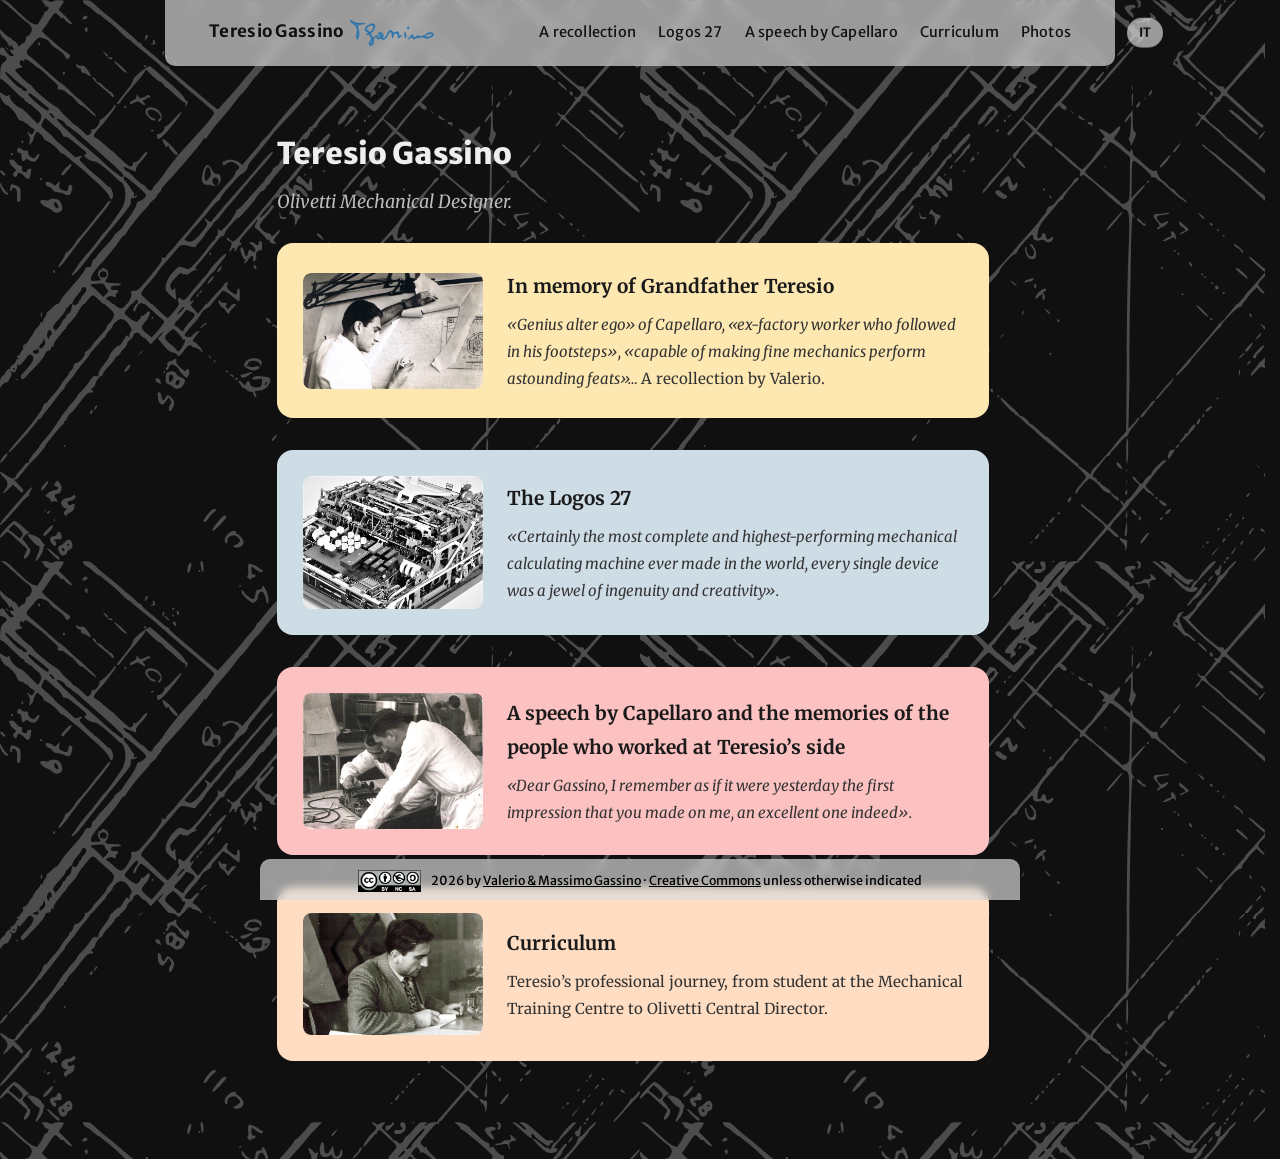
==== commit 457d3a24: "Add files via upload" ====
--- a/en/index.html
+++ b/en/index.html
@@ -6,8 +6,8 @@
 <meta name="viewport" content="width=device-width, initial-scale=1.0, viewport-fit=cover">
 <meta name="referrer" content="strict-origin-when-cross-origin">
 <meta name="theme-color" content="#101010">
-<title>Teresio Gassino | Olivetti Mechanical Designer</title>
-<meta name="description" content="Teresio Gassino, mechanical designer of Olivetti calculating machines, genius alter ego of Capellaro">
+<title>Teresio Gassino — Olivetti Mechanical Designer</title>
+<meta name="description" content="Teresio Gassino, mechanical designer of Olivetti calculating machines, genius alter ego of Capellaro.">
 <link rel="preload" href="/fonts/merriweather-400-normal.woff2" as="font" type="font/woff2" crossorigin>
 <link rel="preload" href="/fonts/merriweather-sans-400-normal.woff2" as="font" type="font/woff2" crossorigin>
 <link rel="stylesheet" href="/css/style.css">
@@ -20,8 +20,8 @@
 <link rel="alternate" hreflang="x-default" href="https://teresioweb.github.io/">
 <meta property="og:type" content="website">
 <meta property="og:site_name" content="Teresio Gassino">
-<meta property="og:title" content="Teresio Gassino | Olivetti Mechanical Designer">
-<meta property="og:description" content="Teresio Gassino, mechanical designer of Olivetti calculating machines, genius alter ego of Capellaro">
+<meta property="og:title" content="Teresio Gassino — Olivetti Mechanical Designer">
+<meta property="og:description" content="Teresio Gassino, mechanical designer of Olivetti calculating machines, genius alter ego of Capellaro.">
 <meta property="og:url" content="https://teresioweb.github.io/en/">
 <meta property="og:image" content="https://teresioweb.github.io/images/card-tecnigrafo.webp">
 <meta property="og:image:width" content="1200">
@@ -29,9 +29,10 @@
 <meta property="og:image:alt" content="Teresio Gassino at his drafting table, Olivetti">
 <meta property="og:locale" content="en_GB">
 <meta name="twitter:card" content="summary_large_image">
-<meta name="twitter:title" content="Teresio Gassino | Olivetti Mechanical Designer">
-<meta name="twitter:description" content="Teresio Gassino, mechanical designer of Olivetti calculating machines, genius alter ego of Capellaro">
+<meta name="twitter:title" content="Teresio Gassino — Olivetti Mechanical Designer">
+<meta name="twitter:description" content="Teresio Gassino, mechanical designer of Olivetti calculating machines, genius alter ego of Capellaro.">
 <meta name="twitter:image" content="https://teresioweb.github.io/images/card-tecnigrafo.webp">
+<meta name="twitter:image:alt" content="Teresio Gassino at his drafting table, Olivetti">
 <script type="application/ld+json">
 {
   "@context": "https://schema.org",
@@ -42,20 +43,23 @@
       "name": "Teresio Gassino",
       "birthDate": "1924-11-17",
       "birthPlace": {
-        "@type": "Place",
-        "name": "Arè di Caluso, Italy"
+        "@id": "https://teresioweb.github.io/#are"
       },
       "deathDate": "1998",
       "deathPlace": {
-        "@type": "Place",
-        "name": "San Gimignano, Italy"
+        "@id": "https://teresioweb.github.io/#sangimignano"
       },
-      "jobTitle": "Mechanical designer",
+      "jobTitle": {
+        "@language": "en",
+        "@value": "Mechanical designer"
+      },
       "worksFor": {
-        "@type": "Organization",
-        "name": "Olivetti"
+        "@id": "https://teresioweb.github.io/#olivetti"
       },
-      "knowsAbout": "Mechanical design",
+      "knowsAbout": {
+        "@language": "en",
+        "@value": "Mechanical design"
+      },
       "sameAs": [
         "https://it.wikipedia.org/wiki/Teresio_Gassino",
         "https://www.wikidata.org/wiki/Q103831208"
@@ -70,6 +74,27 @@
       "about": {
         "@id": "https://teresioweb.github.io/#teresio"
       }
+    },
+    {
+      "@type": "Place",
+      "@id": "https://teresioweb.github.io/#are",
+      "name": {
+        "@language": "en",
+        "@value": "Arè di Caluso, Italy"
+      }
+    },
+    {
+      "@type": "Place",
+      "@id": "https://teresioweb.github.io/#sangimignano",
+      "name": {
+        "@language": "en",
+        "@value": "San Gimignano, Italy"
+      }
+    },
+    {
+      "@type": "Organization",
+      "@id": "https://teresioweb.github.io/#olivetti",
+      "name": "Olivetti"
     }
   ]
 }
@@ -78,10 +103,9 @@
 <body class="page-index">
 <a href="#main" class="skip-link">Skip to content</a>
 <header class="site-nav">
-  <a href="/" class="lang-link-desktop" hreflang="it" lang="it" aria-label="Versione italiana">IT</a>
   <div class="nav-inner">
     <a href="/en/" class="brand active" aria-current="page"><span class="brand-text">Teresio Gassino</span> <img src="/sfondi/firma.svg" alt="" class="brand-signature"></a>
-    <button type="button" class="menu-toggle" aria-controls="nav-links" aria-label="Open menu" aria-expanded="false" data-label-open="Open menu" data-label-close="Close menu">
+    <button type="button" class="menu-toggle" aria-controls="nav-links" aria-label="Menu" aria-expanded="false">
       <span aria-hidden="true"></span><span aria-hidden="true"></span><span aria-hidden="true"></span>
     </button>
     <nav class="nav-links" id="nav-links">
@@ -90,9 +114,10 @@
     <a href="/en/discorso.html">A speech by Capellaro</a>
     <a href="/en/curriculum.html">Curriculum</a>
     <a href="/en/galleria.html">Photos</a>
-    <a href="/" class="lang-link" hreflang="it" aria-label="Versione italiana"><img src="/sfondi/flag-it.svg" alt="" class="lang-flag-icon"><span lang="it">IT</span></a>
+    <a href="/" class="lang-link" hreflang="it" lang="it" aria-label="IT &ndash; Versione italiana"><img src="/sfondi/flag-it.svg" alt="" class="lang-flag-icon"><span>IT</span></a>
   </nav>
   </div>
+  <a href="/" class="lang-link-desktop" hreflang="it" lang="it" aria-label="IT &ndash; Versione italiana">IT</a>
 </header>
 
 <main id="main" tabindex="-1">
@@ -101,7 +126,7 @@
 
   <div class="cards">
     <a class="card reveal-img" href="/en/home.html">
-      <span class="card-img"><img src="/images/card-tecnigrafo.webp" width="1200" height="774" alt="Teresio at his drafting table"></span>
+      <span class="card-img"><img src="/images/card-tecnigrafo.webp" width="1200" height="774" alt=""></span>
       <div>
         <h2>In memory of Grandfather Teresio</h2>
         <p>&laquo;Genius alter ego&raquo; of Capellaro, &laquo;ex-factory worker who followed in his footsteps&raquo;, &laquo;capable of making fine mechanics perform astounding feats&raquo;&hellip; <span class="plain">A recollection by Valerio.</span></p>
@@ -109,7 +134,7 @@
     </a>
 
     <a class="card reveal-img" href="/en/logos.html">
-      <span class="card-img"><img src="/images/card-logos.webp" width="700" height="517" alt="Logos"></span>
+      <span class="card-img"><img src="/images/card-logos.webp" width="700" height="517" alt=""></span>
       <div>
         <h2>The Logos 27</h2>
         <p>&laquo;Certainly the most complete and highest-performing mechanical calculating machine ever made in the world, every single device was a jewel of ingenuity and creativity&raquo;.</p>
@@ -117,7 +142,7 @@
     </a>
 
     <a class="card reveal-img" href="/en/discorso.html">
-      <span class="card-img"><img src="/images/card-lavoro-1.webp" width="700" height="528" alt="Teresio at work"></span>
+      <span class="card-img"><img src="/images/card-lavoro-1.webp" width="700" height="528" alt=""></span>
       <div>
         <h2>A speech by Capellaro and the memories of the people who worked at Teresio&rsquo;s side</h2>
         <p>&laquo;Dear Gassino, I remember as if it were yesterday the first impression that you made on me, an excellent one indeed&raquo;.</p>
@@ -125,10 +150,10 @@
     </a>
 
     <a class="card reveal-img" href="/en/curriculum.html">
-      <span class="card-img"><img src="/images/card-lavoro-2.webp" width="700" height="476" alt="Teresio at work"></span>
+      <span class="card-img"><img src="/images/card-lavoro-2.webp" width="700" height="476" alt=""></span>
       <div>
         <h2>Curriculum</h2>
-        <p>Teresio&rsquo;s professional journey, from student at the Mechanical Training Centre to Olivetti Central Director.</p>
+        <p><span class="plain">Teresio&rsquo;s professional journey, from student at the Mechanical Training Centre to Olivetti Central Director.</span></p>
       </div>
     </a>
   </div>
--- a/css/style.css
+++ b/css/style.css
@@ -88,28 +88,40 @@
   -webkit-tap-highlight-color: transparent;
 }
 
+/* ...and puts something back in its place: with the tap highlight off and
+   no :active anywhere in the file, a tap on a link, a badge or a photo drew
+   no acknowledgement at all. Scoped to (hover: none) because a mouse
+   already has :hover; opacity, because it reads on both text and
+   photographs; transition:none so the dimming lands on the press.
+     → DECISIONS.md §AK.4 */
+@media (hover: none) {
+  a:active,
+  button:active {
+    opacity: 0.55;
+    transition: none;
+  }
+}
+
 html {
   scrollbar-gutter: stable;
 }
 
-/* Smooth in-page jumps (footnote <-> ornament round-trip on home.html,
-   highlighted word -> ritaglio on discorso.html). Gated behind a class,
-   instead of sitting on html from the start: with scroll-behavior:smooth
-   in force, a scroll restore is performed as an ANIMATED scroll, which
-   mobile engines routinely cancel partway — the page settles at the top
-   and you lose your place.
-
-   The gate used to be "one frame after 'load'", added by the inline
-   <head> script. It is now owned by initScrollMemory() in animations.js,
-   which adds the class only once a restore window has closed and takes
-   it back off at the start of every later one — including the two the
-   'load' gate could never see, a bfcache resume (no parse, no 'load',
-   the class comes back already on) and a same-document Back. The inline
-   script keeps a copy of the old behaviour purely as a failsafe, for
-   when animations.js never runs at all.
-
-   The prefers-reduced-motion block below still overrides it with
-   !important.  → DECISIONS.md §G, §H */
+/* Keeps a focused link out from under the two fixed bars. scroll-padding
+   and not scroll-margin on :focus-visible: the bug is that no scroll is
+   started at all, and only scroll-padding shrinks the scrollport the
+   "already in view" test reads. Both scroll-margin-top values on the site
+   are 12px because this padding adds to them. Change this, change both.
+     → DECISIONS.md §AH */
+html {
+  scroll-padding-top: 5.5rem;
+  scroll-padding-bottom: 5rem;
+}
+
+/* Smooth in-page jumps (footnote round-trip on home.html, highlighted
+   word -> ritaglio on discorso.html). Gated behind a class rather than
+   sitting on html from the start, because a scroll restore performed while
+   smooth is in force is an ANIMATED scroll and mobile engines cancel it
+   partway. initScrollMemory() owns the gate.  → DECISIONS.md §G, §H */
 html.scroll-smooth {
   scroll-behavior: smooth;
 }
@@ -131,8 +143,7 @@
    to 20px — which this site's audience does more than most — moves every
    threshold up by a quarter, so the layout changes when their text
    actually needs the room instead of at a pixel width that means nothing
-   to them. Page zoom was already handled by px; the default-size setting
-   was not, and only the nav's 67.5em was getting it right.
+   to them.
 
    Each rung is a component's geometry, not a device:
 
@@ -150,16 +161,9 @@
                       halves meet without a gap; change one, change both)
      67.5em  (1080px) nav collapses to the burger, language pill follows
 
-   They are close together at the bottom because three different
-   components run out of horizontal room within 80px of each other, not
-   because anyone patched the same problem three times. Merging them
-   would mean picking a width that is wrong for at least two of the
-   three.  → DECISIONS.md §J
-
-   Blocks are placed next to the rules they modify rather than gathered
-   per breakpoint. That is why "max-width: 43.75em" appears seven times:
-   locality beats tidiness here, since you change a component by reading
-   one place. */
+   Pick an existing rung before adding a seventh. Why there are six and
+   not three, and why the blocks sit next to the rules they modify rather
+   than gathered per breakpoint: → DECISIONS.md §J */
 
 /* Skip link: the first focusable thing on every page. Off-screen until
    focused, then it drops into view above the nav.  → DECISIONS.md §4 */
@@ -215,8 +219,12 @@
   -webkit-text-size-adjust: 100%;
   text-size-adjust: 100%;
   /* Reserves room for the fixed nav, in rem so the gap grows together
-     with the bar's own type.  → DECISIONS.md §7 */
-  padding-top: 4.125rem;
+     with the bar's own type. The rem alone stops holding once §AJ lets
+     the brand wrap, so initNavHeight() publishes the bar's measured
+     height as --nav-h and max() takes whichever is larger. No slack is
+     added on top of the measurement; the fallback is the same 4.125rem.
+       → DECISIONS.md §7, §AJ.2 */
+  padding-top: max(4.125rem, var(--nav-h, 4.125rem));
 }
 
 /* Site nav: fixed bar, hides on scroll down and returns on scroll up.
@@ -243,6 +251,20 @@
   transform: translateY(-100%);
 }
 
+/* Brings the auto-hidden bar back whenever anything inside it takes focus,
+   so a focus ring is never drawn above the viewport edge — a fixed element
+   is never scrolled into view. The second rule is for the pill, which is
+   fixed in its own right and carries its own .nav-hidden.
+     → DECISIONS.md §AK.1 */
+.site-nav.nav-hidden:focus-within {
+  transform: none;
+}
+
+.site-nav:focus-within .lang-link-desktop.nav-hidden {
+  transform: translateY(-50%);
+  opacity: 1;
+}
+
 .nav-inner {
   /* 56.25rem = 900px at a 16px default; in rem for the same reason as
      .site-nav above.  → DECISIONS.md §AA */
@@ -273,6 +295,11 @@
   display: inline-flex;
   align-items: center;
   gap: 6px;
+  /* A flex item's automatic minimum size is its content, and this one's
+     cannot shrink (nowrap), so at a large default font the burger beside
+     it absorbed the whole shortfall. This lets the brand yield.
+       → DECISIONS.md §AJ.1 */
+  min-width: 0;
 }
 
 .brand-text {
@@ -292,6 +319,16 @@
   height: 1.625rem;
   width: auto;
   display: block;
+  /* Same override as .brand itself (§AJ.1): a replaced element's automatic
+     minimum size in a flex row is its own rendered size, so without this
+     the image refused to shrink and pushed the burger past the edge.
+       → DECISIONS.md §AL.1 */
+  min-width: 0;
+  /* Lets flex-shrink make the box narrower than the aspect ratio wants
+     without stretching the drawing to fill it — the box shrinks, the
+     signature scales down inside it, nothing distorts.
+       → DECISIONS.md §AL.1 */
+  object-fit: contain;
 }
 
 .nav-links {
@@ -307,6 +344,11 @@
   text-decoration: none;
   font-size: 0.90625rem;
   letter-spacing: 0.2px;
+  /* One line per label in the horizontal bar, and inherited by the burger
+     dropdown, where the longest label outgrows the column at a 320px
+     viewport and a 32px default font and is clipped at both ends. Left as
+     it is on purpose; what letting it wrap would cost is written down.
+       → DECISIONS.md §AM */
   white-space: nowrap;
   /* the underline is reserved from the start, transparent until it's
      wanted — same trick already used on .brand-text just above, and
@@ -329,26 +371,21 @@
   border-bottom-color: #111;
 }
 
-/* 26x24: a 26x20 GLYPH inside a 24px-tall target box. WCAG 2.2 SC 2.5.8
-   wants 24 CSS px on both axes and measures the target, not the drawing,
-   so 2px of clearance above and below the bars satisfies it without
-   touching what the eye sees.
-     The first attempt scaled the drawing itself to 31x24 and it read as
-   misaligned beside the wordmark. The reason is in the ink, not in the
-   centring — both were centred at 28.83 the whole time. At 26x20 the top
-   rule lands at y=19.0, which is exactly the cap height of "Teresio
-   Gassino"; that shared top edge was doing the alignment work. Grown to
-   24px the drawing starts at 17.0, two pixels above the cap line, and
-   ends 7.7px below the baseline — so the burger straddled the wordmark
-   instead of sitting on the same line as it.
-     Keep the glyph at 26x20. If you ever resize it, keep the top rule on
-   the cap height of the brand text.  → DECISIONS.md §S */
+/* 26x24: a 26x20 GLYPH inside a 24px-tall target box. SC 2.5.8 measures
+   the target, not the drawing. Keep the glyph at 26x20 — its top rule
+   lands on the cap height of "Teresio Gassino", and that shared edge is
+   what makes the nav read as aligned.  → DECISIONS.md §S */
 .menu-toggle {
   display: none;
   position: relative;
   z-index: 1;
   width: 26px;
   height: 24px;
+  /* The 26px above is a flex-basis, not a floor: with the default
+     flex-shrink:1 the bar handed this button the entire shortfall whenever
+     the brand outgrew the row, and it measured 0 from a 24px default font
+     upward. Never shrink.  → DECISIONS.md §AJ.1 */
+  flex: 0 0 auto;
   background: none;
   border: none;
   padding: 0;
@@ -365,19 +402,10 @@
   transition: top 0.3s ease, transform 0.3s ease, opacity 0.2s ease;
 }
 
-/* Direction-specific easing, and it is not decoration. With one shared
-   `ease` on both properties the bars converged as fast as they rotated:
-   measured frame by frame, at ~90ms into the open the three rules sat
-   within 3.8px of each other while still only 26 degrees off horizontal,
-   which reads as one thick blurred bar rather than an X forming — the
-   "hesitation" that looks like the page is still loading.
-     Opening: rotation leads (fast-out curve, ~39 degrees by 90ms) and
-   convergence lags (slow-in curve, bars still ~16px apart at that point),
-   so the two rules are unmistakably separate while they cross.
-     Closing wants the mirror image, or it produces the same artefact on
-   the way back: the bars separate first, the rotation unwinds after.
-   Hence two declarations — the base rule times the return to closed, the
-   .open rule times the trip to open. */
+/* Direction-specific easing, and it is not decoration: with one shared
+   `ease` the bars converged as fast as they rotated and read as a single
+   blurred bar mid-animation. Two declarations because closing wants the
+   mirror of opening.  → DECISIONS.md §V */
 .menu-toggle span {
   transition: top 0.3s cubic-bezier(0.16, 1, 0.3, 1),
               transform 0.3s cubic-bezier(0.7, 0, 0.84, 0),
@@ -428,6 +456,25 @@
     padding: 12px 0;
   }
 
+  /* Below the breakpoint the row is brand + burger and nothing else, so
+     the brand is free to take a second line rather than push the burger
+     off the right edge; above it the bar has room, which is why this is
+     scoped. Both selectors are needed: nowrap is set on .brand, and
+     .brand-text holds the words.  → DECISIONS.md §AJ.1 */
+  .brand,
+  .brand-text {
+    white-space: normal;
+  }
+
+  /* Letting the wordmark wrap (above) frees height, not width: the
+     signature still sits on the same line beside it, so the row can still
+     outgrow itself even after §AJ.1. Same fallback the dropdown's items
+     already use (§AJ.3).  → DECISIONS.md §AL.1 */
+  .brand {
+    flex-wrap: wrap;
+    row-gap: 2px;
+  }
+
   .menu-toggle {
     display: block;
   }
@@ -443,6 +490,12 @@
     right: 0;
     flex-direction: column;
     align-items: center;
+    /* The desktop rule above uses flex-end; here the axis is vertical and
+       the box is capped, so flex-end pushed the overflow off the TOP,
+       behind the bar and into the overflow:hidden below. Start, so what
+       does not fit falls off the bottom where the reader can see it go.
+         → DECISIONS.md §AJ.3 */
+    justify-content: flex-start;
     gap: 4px;
     padding: 0 24px;
     background: rgba(220, 220, 220, 0.9);
@@ -461,12 +514,71 @@
   }
 
   .nav-links.open {
-    max-height: 400px;
+    /* 25rem is the 400px this always had, now in rem so the cap grows with
+       the six labels it has to clear. min() with the viewport because the
+       dropdown hangs off a fixed bar: anything past the bottom edge is not
+       scrolled to, it is gone. --nav-h is §AJ.2's measurement.
+         → DECISIONS.md §AJ.3 */
+    max-height: min(25rem, calc(100vh - var(--nav-h, 4.125rem) - 1rem));
+    /* Only on .open: closed, the list keeps the overflow:hidden that
+       makes the max-height animation work. A menu the reader cannot
+       scroll is a menu missing its last items.  → DECISIONS.md §AJ.3 */
+    overflow-y: auto;
+    overscroll-behavior: contain;
     opacity: 1;
     padding: 22px 24px 26px;
     pointer-events: auto;
     visibility: visible;
     transition-delay: 0s;
+  }
+
+  /* No JavaScript, no burger: the dropdown could never open, and below this
+     breakpoint every destination and the language link lived only in it.
+     The bar joins the flow and prints its links as a wrapped row beneath
+     the brand, so body stops reserving the fixed strip.  → DECISIONS.md §AO */
+  html.no-js {
+    scroll-padding-top: 0;
+  }
+
+  .no-js body {
+    padding-top: 0;
+  }
+
+  .no-js .site-nav {
+    position: relative;
+  }
+
+  .no-js .nav-inner {
+    flex-wrap: wrap;
+    row-gap: 6px;
+  }
+
+  .no-js .menu-toggle {
+    display: none;
+  }
+
+  .no-js .nav-links {
+    position: static;
+    flex: 1 1 100%;
+    flex-direction: row;
+    flex-wrap: wrap;
+    justify-content: flex-start;
+    gap: 2px 18px;
+    padding: 0;
+    max-height: none;
+    overflow: visible;
+    opacity: 1;
+    visibility: visible;
+    pointer-events: auto;
+    background: transparent;
+    backdrop-filter: none;
+    -webkit-backdrop-filter: none;
+    transition: none;
+  }
+
+  .no-js .nav-links a {
+    padding: 4px 0;
+    line-height: 1.4;
   }
 }
 
@@ -592,12 +704,10 @@
      DECISIONS.md §20 */
   --link: #699EC6;
 
-  /* The page is dark by design, but nothing told the browser that, so
-     every UA-rendered surface stayed light: the page scrollbar and the
-     three scrollable dark panels (.text-window, .doc-viewer-scroll,
-     .doc-viewer-text) drew a white bar against #101010 on Windows.
-     One declaration covers all four, plus any future form control.
-     The @media print block re-declares this as `light`.
+  /* The page is dark by design, but nothing told the browser so, and every
+     UA-rendered surface stayed light — the page scrollbar and the three
+     scrollable dark panels drew a white bar against #101010. The print
+     block re-declares this as `light`, on :root and not html.
        → DECISIONS.md §L */
   color-scheme: dark;
 }
@@ -657,14 +767,11 @@
   transform: translateX(0);
 }
 
-/* Side-by-side figure: image and description next to each other. The
-   figcaption sits inside .side-row rather than as a direct child of
-   <figure>, which the W3C validator flags as a content-model error.  →
-   DECISIONS.md §22 */
-/* Image column + text column, side by side. The <figcaption> is inside
-   this flex row, not a direct child of <figure> — which is invalid HTML
-   and is left that way on purpose. Do not "fix" it: three attempts have
-   failed.  → DECISIONS.md §AC */
+/* Image column + text column, side by side: the image column takes 42% and
+   the caption the rest. The <figcaption> is inside this flex row, not a
+   direct child of <figure> — invalid HTML, left that way on purpose. Do
+   not "fix" it: three attempts have failed.  → DECISIONS.md §22 (the
+   rule), §AC (why the figcaption stays) */
 .side-row {
   display: flex;
   gap: 28px;
@@ -915,8 +1022,11 @@
 
 .card h2 { margin: 0 0 8px; font-size: 1.1875rem; color: #1a1a1a; }
 .card p { margin: 0; color: #333; font-style: italic; font-size: 0.9375rem; }
+/* Three of the four cards QUOTE; .plain marks the parts that describe
+   instead, and it is the only mechanism for that distinction. It replaces
+   a `.card:nth-child(4) p` rule that said "the fourth one" where it meant
+   "this one is not a quotation".  → DECISIONS.md §AI.1 */
 .card p .plain { font-style: normal; }
-.card:nth-child(4) p { font-style: normal; }
 
 @media (max-width: 35em) {
   .card { flex-direction: column; align-items: flex-start; }
@@ -994,11 +1104,16 @@
 }
 
 /* Scroll targets for the highlighted words in the ritagli-band, offset so
-   the fixed nav doesn't land on top of the photo.  → DECISIONS.md §32 */
-#clump-row-1,
-#clump-row-2,
-#clump-row-3 {
-  scroll-margin-top: 100px;
+   the fixed nav doesn't land on top of the photo. One id per cited source,
+   not per row: below 50em the clump is a vertical stack and a row id puts
+   the wrong photo at the top. tabindex="-1" in the markup lets a jump move
+   focus here; like <main>, the target draws no ring.  → DECISIONS.md §32 */
+#clump-capellaro,
+#clump-piol,
+#clump-sartor,
+#clump-banchelli {
+  scroll-margin-top: 12px;
+  outline: none;
 }
 
 .clump-anchor {
@@ -1044,15 +1159,18 @@
   position: absolute;
   bottom: 10px;
   right: 10px;
+  /* Paired with right:10px above: an absolutely positioned box with both
+     set is sized to span exactly what lies between them, instead of
+     shrink-to-fitting its own nowrap text and running off the near edge.
+     Quercia's own rule two lines down overrides both on specificity and
+     is untouched.  → DECISIONS.md §AL.2 */
+  left: 10px;
   padding: 5px 12px;
   border-radius: 16px;
-  /* 0.65, up from 0.55. The badge sits on the blank paper margin of a
-     scan, so the worst case is white underneath: at 0.55 the composited
-     pill measured rgb(115,115,115), which is 4.74:1 against #fff — a
-     pass with 0.24 of margin, on a line that is a real instruction
-     rather than decoration. 0.65 composites to rgb(89,89,89) and 7.01:1,
-     which clears AAA as well. .img-badge already sits at 0.72 (9.23:1)
-     for the same reason.  → §X */
+  /* 0.65, up from 0.55. Worst case is white paper underneath: 0.55
+     composited to 4.74:1, a pass with a quarter point of margin on a line
+     that is a real instruction. 0.65 gives 7.01:1. .img-badge sits at
+     0.72 for the same reason.  → DECISIONS.md §X */
   background: rgba(0, 0, 0, 0.65);
   color: #fff;
   font-family: 'Merriweather Sans', Arial, sans-serif;
@@ -1060,7 +1178,12 @@
      being texture, and this one is a real instruction ("clicca per il
      testo pdf completo") that has to be read, not recognised. */
   font-size: 0.75rem;
-  white-space: nowrap;
+  /* Was nowrap. With both edges now fixed, nowrap wouldn't stop the
+     overflow — it would just make the text render at its unclipped
+     one-line width past the right edge instead of the left. Wrapping
+     inside the constrained box is the point.  → DECISIONS.md §AL.2 */
+  white-space: normal;
+  text-align: center;
   opacity: 0;
   transition: opacity 0.2s ease;
   pointer-events: none;
@@ -1136,15 +1259,11 @@
     flex-direction: column;
     gap: 16px;
   }
-  /* relative, not static. The badge inside is position:absolute and is
-     meant to be placed against its own photo; static here removed the
-     photo as a containing block, so both badges escaped up to
-     .clump-stage and stacked on top of each other in the middle of it —
-     which is why the badge appeared to be missing entirely on every
-     narrow layout. relative undoes the base rule's absolute positioning
-     exactly as static did, since a relatively positioned box with no
-     offsets sits where it would have sat anyway, and it keeps the
-     photo as the reference the badge needs. */
+  /* relative, not static. The badge inside is absolutely positioned
+     against its own photo, and static removed the photo as a containing
+     block — both badges escaped up to .clump-stage and stacked on top of
+     each other, which is why the badge looked missing on every narrow
+     layout.  → DECISIONS.md §33 */
   .clump-photo {
     position: relative;
     width: 100%;
@@ -1392,35 +1511,24 @@
     display: inline;
   }
 
-  /* The footer stops being fixed here, and that is the whole point of
-     this block now. On a landscape phone the viewport is around 390px
-     tall; a fixed nav plus a fixed footer were taking roughly a quarter
-     of it and never giving it back, on the one orientation with the
-     least height to spare. The previous answer was to shrink the footer
-     until it fit — down to 10px type — which solved the geometry by
-     making the text unreadable. Letting it scroll away with the page
-     costs nothing: it is a credit line and a licence badge, not
-     navigation, and nothing on the site depends on it being reachable
-     at all times.
-     Type back up to the portrait size (10.5px) rather than staying at
-     10px: with the height pressure gone there is no reason for two
-     different mobile footer sizes, and one fewer number to keep in
-     sync. The safe-area padding stays — a static footer at the end of
-     the document still sits over the home indicator once the page is
-     scrolled to the bottom, which is exactly the case the inset was
-     added for. */
+  /* Nothing floats over the bottom of the page here, so the reserve
+     §AH keeps for the fixed footer would only over-scroll every
+     focused link by 80px on the one viewport with the least height
+     to spare. The top reserve stays: the nav is still fixed. */
+  html {
+    scroll-padding-bottom: 0;
+  }
+
+  /* The footer stops being fixed here, and that is the whole point of this
+     block: a fixed nav plus a fixed footer were taking a quarter of a
+     390px-tall viewport and never giving it back. Type returns to the
+     portrait 10.5px; the safe-area padding stays.  → DECISIONS.md §D */
   footer {
     position: static;
-    /* full-bleed here, unlike everywhere else. The 760px cap and the
-       auto margins exist to keep the fixed bar aligned with main's
-       reading column while it floats over the page; once the footer is
-       back in normal flow at the end of the document there is nothing
-       to align it to, and the cap just leaves two unexplained strips of
-       page background either side of it on a viewport that is, by
-       definition of this query, wide. Edge to edge reads as the end of
-       the document, which is what it now is. border-radius goes with
-       it: a band that touches both edges has no floating corner left to
-       round. */
+    /* full-bleed here, unlike everywhere else: the 760px cap aligns a
+       floating bar with main's reading column, and a footer back in normal
+       flow has nothing to align to. border-radius goes with it.
+         → DECISIONS.md §D */
     max-width: none;
     padding: 8px 14px calc(5px + (env(safe-area-inset-bottom) * 0.8));
     font-size: 0.65625rem;
@@ -1436,14 +1544,10 @@
     height: 15px;
   }
 
-  /* main's bottom padding exists only to keep content clear of a FIXED
-     footer. With the footer back in flow it would be a large empty gap,
-     so it drops to an ordinary bottom margin — including the two
-     page-specific overrides, which are listed explicitly because each
-     outranks a bare `main` on specificity. 48px rather than 0: Foto's
-     background SVG renders its lines solid white when the photo grid
-     runs right up against the footer (see DECISIONS.md §30), and that
-     is a rendering quirk of proximity, not of position:fixed. */
+  /* main's bottom padding exists only to clear a FIXED footer; in flow it
+     would be a large empty gap. The two page-specific overrides are listed
+     explicitly because each outranks a bare `main`. 48px and not 0, for
+     Foto's background SVG.  → DECISIONS.md §D, §30 */
   main,
   body.page-home main,
   body.page-galleria main {
@@ -1452,11 +1556,21 @@
 }
 
 /* Fixed-height scrollable box for a long list inside a card, set in the
-   Fonte's own typeface — this content is citation, not prose.  →
-   DECISIONS.md §48 */
+   Fonte's own typeface — this content is citation, not prose. The height
+   still shows about two rows on a phone; raising it is a design call that
+   has been considered and not taken.
+     → DECISIONS.md §48, §O (still open) */
 .text-window {
-  height: 130px;
+  /* 8.125rem is 130px at a 16px default, so nothing moves there — but the
+     box now grows with what it holds, instead of leaving a reader at a
+     200% default font a window whose content had trebled inside a frame
+     that had not.  → DECISIONS.md §48, §AK.2 */
+  height: 8.125rem;
   overflow-y: auto;
+  /* 500-odd px of list inside 130 on a phone: without this, the flick
+     that reaches the end of the list keeps going into the page scroll
+     and carries the reader past the whole card.  → DECISIONS.md §AK.2 */
+  overscroll-behavior: contain;
   margin: 10px 0;
   padding: 10px 12px;
   border-radius: 10px;
@@ -1471,32 +1585,19 @@
      that tint included, on every card colour. */
   color: #4A4A4A;
   /* :root sets color-scheme: dark for the page, and this box was named in
-     that decision alongside .doc-viewer-scroll and .doc-viewer-text — which
-     was wrong. Those two are dark panels; this one is a light box sitting on
-     a pastel card, so the page-level `dark` gave it a dark scrollbar on a
-     light surface. It opts back out for itself.  → DECISIONS.md §L */
+     that decision by mistake: it is a light box on a pastel card, not a
+     dark panel, so it opts back out for itself.  → DECISIONS.md §L */
   color-scheme: light;
-  /* color-scheme above is what Chromium needs and is enough for it. Firefox
-     needs a second, unrelated fix: on top of color-scheme it runs its own
-     heuristic (ported from WebKit, Bugzilla #865806) that reads the box's
-     *specified* background-color and darkens the scrollbar whenever the raw
-     R+G+B sum is under 384 — ignoring alpha entirely. rgba(0,0,0,0.06) above
-     is (0,0,0) by that reading: a full black, not a 6% wash, so Firefox
-     still drew a dark scrollbar on this light box after color-scheme was
-     already correct in Chromium. scrollbar-color is a second, independent
-     lever both engines support and neither heuristic can override — Safari
-     is the one engine with neither, and stays on color-scheme alone, which
-     is already right for it.  → DECISIONS.md §X */
+  /* color-scheme above is enough for Chromium. Firefox runs a second,
+     independent heuristic on the box's *specified* background-color,
+     ignoring alpha, so rgba(0,0,0,0.06) reads as full black.
+     scrollbar-color is the one lever neither heuristic can override.
+       → DECISIONS.md §Y */
   scrollbar-color: rgba(0, 0, 0, 0.35) transparent;
-  /* The same tint that forced #4A4A4A above also applies to the LINKS in
-     here, and that half was missed: .color-band's #205C8B is tuned
-     against the bare card colour, so inside this box it lands on
-     #EDB5B5 (pink) rather than #FCC1C1 and measures 4.01:1 — a real AA
-     failure on the 41 patent links, confirmed by axe-core. #1A4F78 is
-     the same hue two steps darker: 4.88 on tinted pink, 5.43 tinted
-     blue, 5.92 tinted peach, 6.27 tinted yellow. The blue card would
-     have failed too (4.46) the day a .text-window landed on it.
-       → DECISIONS.md §L */
+  /* The tint that forced #4A4A4A above applies to the LINKS in here too,
+     and that half was missed: .color-band's #205C8B measures 4.01:1 inside
+     this box, a real AA failure on all 41 patent links. #1A4F78 clears AA
+     on all four card colours.  → DECISIONS.md §L */
   --link: #1A4F78;
 }
 
@@ -1506,17 +1607,6 @@
 
 .text-window p:last-child {
   margin-bottom: 0;
-}
-
-/* sub-heading between groups of a .doc-list inside a .text-window
-   (Curriculum patent list: "Firmati con Natale Capellaro", "Con altri
-   coinventori", "Dopo l&rsquo;Olivetti") — bold and centered, distinct
-   from the plain citation text around it. Those three are <h3> since §X;
-   the first group opens unlabelled on purpose, so there is no fourth. */
-.text-window .doc-list-heading {
-  text-align: center;
-  font-weight: 700;
-  margin: 14px 0 6px;
 }
 
 /* small print / citation lines ("Fonte: ...") throughout the site */
@@ -1686,14 +1776,11 @@
   inset: 0;
   align-items: center;
   justify-content: center;
-  /* The gutter is what gives way, not the photo. 90vw of content inside a
-     40px gutter overflowed a 390px screen by 21px; capping the content
-     instead shrank the photo, which is the wrong thing to spend. 5vw makes
-     90vw + two gutters exactly 100vw at every width. --lb-chrome is the
-     counter and caption stacked under the photo (65px measured for one
-     line): the photo leaves room for it, and prev/next shift up by half of
-     it so they sit on the photo's middle instead of the column's.
-     → DECISIONS.md §AD */
+  /* The gutter is what gives way, not the photo: capping the content
+     instead shrank the picture, which is the wrong thing to spend.
+     Percent and not vw — vw counts the scrollbar. --lb-chrome is the
+     counter and caption stacked under the photo, and does three jobs from
+     one number.  → DECISIONS.md §AD */
   --lb-pad-y: 16px;
   /* % and not vw: vw counts the scrollbar the padding box does not have,
      which left 7px hanging off a 1024px window. Capped at the original 40px
@@ -1734,17 +1821,15 @@
   position: relative; /* the positioning context .lightbox-loading::after centres against */
 }
 
-/* Same gear, same reason as .doc-viewer-loading: five of the six gallery
-   photos open a data-src file separate from the thumbnail already on the
-   page (foto-01 is 178 KB against the thumb's 78 KB), so there is a real
-   download between the tap and the picture. The min-height reserves room
-   for the gear, which would otherwise sit in a box collapsed to nothing:
-   the image is at opacity 0 and has no intrinsic size yet.  → DECISIONS.md §AB */
+/* Same gear and same reason as .doc-viewer-loading: five of the six
+   gallery photos open a data-src file separate from the thumbnail, so
+   there is a real download between the tap and the picture. min-height
+   reserves room in a box that would otherwise collapse.
+     → DECISIONS.md §AB */
 /* The block the gear turns in before the photo arrives. Square on purpose:
-   the real dimensions are unknown until 'load', and handing the image the
-   thumbnail's width/height instead was tried — inside a column flex
-   container with both axes auto the ratio does not resolve and the box came
-   out square anyway.  → DECISIONS.md §AD */
+   the real dimensions are unknown until 'load', and handing it the
+   thumbnail's ratio was tried and came out square anyway.
+     → DECISIONS.md §AD */
 .lightbox-loading img {
   min-width: 160px;
   min-height: 160px;
@@ -1771,10 +1856,8 @@
   max-width: 100%;
   /* calc, never a percentage: a percentage max-height against
      .lightbox-content's auto height is indefinite, which voids the whole
-     declaration and leaves the photo with no cap at all — 205px of vertical
-     overflow in landscape when it was tried that way. 80vh stays the cap
-     wherever there is room for it, which is portrait and every desktop
-     size; only short landscape viewports fall back to the calc. */
+     declaration and leaves the photo uncapped — 205px of overflow when it
+     was tried that way.  → DECISIONS.md §AD */
   max-height: min(80vh, calc(100vh - 2 * var(--lb-pad-y) - var(--lb-chrome)));
   border-radius: 8px;
   box-shadow: 0 20px 60px rgba(0, 0, 0, 0.6);
@@ -1819,11 +1902,17 @@
    loading gear, §AB) and comes later in the DOM: without this it paints
    over these three, and on a portrait phone the photo is wide enough to
    swallow prev/next entirely.  → DECISIONS.md §AD */
+/* 26px wide, like .menu-toggle (§S) and .doc-viewer-close before it — the
+   third control of that family and the only one left to shrink-to-fit, at
+   19.9px under SC 2.5.8's 24px floor. The glyph is untouched: min-width
+   grows the BOX, and right drops 26 → 23 to absorb the shift.
+     → DECISIONS.md §AK.5 */
 .lightbox-close {
   position: absolute;
   z-index: 1;
   top: 22px;
-  right: 26px;
+  right: 23px;
+  min-width: 26px;
   background: none;
   border: none;
   color: #fff;
@@ -1882,7 +1971,9 @@
 }
 
 /* A phone held sideways has height to spare nowhere: the gutter is the only
-   thing left to give, and every pixel of it comes back as photo. */
+   thing left to give, and every pixel of it comes back as photo. One of the
+   site's two height thresholds — the other is 31.25em — and neither is a
+   rung of the width ladder above .skip-link.  → DECISIONS.md §J */
 @media (max-height: 30em) {
   .lightbox-overlay {
     --lb-pad-y: 8px;
@@ -2002,11 +2093,14 @@
 
 .doc-viewer-scroll img {
   display: block;
-  /* Caps a document at the viewport width, with nowhere for extra width
-     to go but off both edges. --doc-width can still ask for less, never
-     more.  → DECISIONS.md §62 */
+  /* Caps a document at the width of the box that holds it; --doc-width can
+     still ask for less, never more.
+     Percent, not vw — the same distinction §AD settled for the lightbox,
+     which this rule then got wrong 200 lines later. vw counts the
+     scrollbar the dialog reserves with scrollbar-gutter.
+       → DECISIONS.md §62, §AD, §AK.3 */
   width: var(--doc-width, auto);
-  max-width: 100vw;
+  max-width: 100%;
   height: auto;
   margin: auto; /* centers a document narrower than the cap in both axes; one AT the cap just fills it edge to edge */
   /* fades in once loaded (see initDocViewer()'s open()) instead of
@@ -2100,8 +2194,12 @@
 }
 
 /* section subheads inside a combined transcript (BanchelliFull, two
-   posts in one template) — one level up from .doc-viewer-text-comments
-   h3 below, which marks a much smaller "Commenti" label */
+   posts in one template) — the larger of the two h2 treatments. The
+   "Commenti" label is an h2 too, and sits inside this container, so
+   .doc-viewer-text-comments h2 below matches the same element at equal
+   specificity (0,2,0) and wins on source order alone. It must stay
+   below this rule. (Said "h3" until 15 September 2026; nothing in any
+   template is an h3, and that arm below matches nothing.) */
 .doc-viewer-text-inner h2 {
   font-family: 'Merriweather Sans', Arial, sans-serif;
   font-size: 0.9375rem;
@@ -2228,13 +2326,9 @@
 }
 
 /* single light, translucent band wrapping a block of text (the "Nei
-   ritagli" quotes, or the Quercia intro paragraph)
-
-   Second of two blocks for this class, deliberately: the --link override
-   stays up in the link-colour cluster next to :root and .color-band, so
-   the three contexts and their contrast ratios stay readable together.
-   Splitting costs one extra place to look; merging would cost the
-   comparison. Everything visual is here. */
+   ritagli" quotes, or the Quercia intro paragraph). Second of two blocks
+   for this class on purpose: the --link override stays up in the
+   link-colour cluster.  → DECISIONS.md §AI.2 */
 .ritagli-band {
   background: rgba(255, 255, 255, 0.25);
   backdrop-filter: blur(10px);
@@ -2250,21 +2344,26 @@
   color: #ddd;
 }
 
+/* Discorso's four credits are a <ul> rather than four <p>. These two
+   rules restate what those paragraphs used to get from the base `p` rule;
+   spacing verified unchanged in both directions.  → DECISIONS.md §I */
+.ritagli-band ul {
+  list-style: none;
+}
+
+.ritagli-band li {
+  margin-bottom: 18px;
+  color: #ddd;
+}
+
 .ritagli-band p:last-child {
   margin-bottom: 0;
 }
 
-/* Rights note closing the credits band on discorso.html. Deliberately a
-   step quieter than the credits above it — smaller, dimmer, behind a
-   hairline — because it is a different register: those paragraphs say
-   where each document came from, this one says who owns it. Reading the
-   two in the same voice would make the note look like a fifth source.
-
-   #c8c8c8 rather than something dimmer: the band is 25% white over
-   #101010, so text sits on an effective #4c4c4c, and this is 5.13:1 —
-   past 4.5:1 with room, which matters more here than usual because the
-   type is 0.9375rem and nothing about a rights note earns an exception.
-   #bbb measures 4.47:1 and would fail.  → DECISIONS.md §I */
+/* Rights note closing the credits band on discorso.html. A step quieter
+   than the credits above it, so it is not read as a fifth source. #c8c8c8
+   measures 5.13:1 on the band's effective #4c4c4c; #bbb would fail at
+   4.47.  → DECISIONS.md §I */
 .ritagli-band p.ritagli-nota {
   margin-top: 22px;
   padding-top: 18px;
@@ -2279,14 +2378,22 @@
    inline-block lets padding actually enlarge the tappable area
    instead of just adding whitespace around the glyph the way it
    would on a still-inline element. */
-.ritagli-band p a.footnote-link {
+/* Banchelli's credit is now an <li>, not a <p> (→ §I); the selector is
+   cut back to the band rather than re-listing both, since a
+   .footnote-link anywhere in this band wants the same target size. */
+.ritagli-band a.footnote-link {
   display: inline-block;
   padding: 2px 4px;
 }
 
 /* The rights note is not one of the quoted sources, so it does not take
-   the marker.  → DECISIONS.md §I */
-body.page-discorso .ritagli-band p:not(.ritagli-nota)::before {
+   the marker — and now it does not have to be excluded by name either:
+   the four sources are <li> and the note is the band's only <p>, so the
+   structure carries the distinction the `:not()` used to carry by hand.
+   The marker sits at #999, which is 3.014:1 on the no-backdrop-filter
+   fallback — above the 3:1 floor for non-text, and checked.
+     → DECISIONS.md §I, §AM (open, measured, and left) */
+body.page-discorso .ritagli-band li::before {
   content: ">";
   display: inline;
   margin-right: 8px;
@@ -2330,15 +2437,10 @@
   }
 }
 
-/* badge on linked images (Logos / Curriculum) indicating what the
-   link opens: PDF, video, an external page, or a larger image.
-   `button` is in all three of these selectors because the patent card's
-   trigger is a <button> rather than an <a> (§O) and needs the identical
-   treatment — most of all `overflow: hidden`, which is what makes an
-   entering image slide up from behind the card's own frame edge instead
-   of gliding across the pastel on top of it. Leaving the button out was
-   exactly the difference a reader spotted between that card and the other
-   three, and the hover overlay was missing from it too.
+/* badge on linked images (Logos / Curriculum) indicating what the link
+   opens: PDF, video, an external page, or a larger image. `button` is in
+   all three selectors because the patent card's trigger is a <button> and
+   needs the identical treatment — above all `overflow: hidden`.
      → DECISIONS.md §T */
 .side-row > a,
 .side-row > button {
@@ -2396,9 +2498,8 @@
 
 /* Language switcher: a floating pill on desktop, the last item of the
    burger dropdown below the breakpoint. It sits outside .nav-inner but
-   still inside .site-nav, whose backdrop-filter makes it the containing
-   block for this position:fixed pill — which is what the left: calc()
-   below is measured against.  → DECISIONS.md §71 */
+   inside .site-nav, whose backdrop-filter makes it the containing block
+   the left: calc() below is measured against.  → DECISIONS.md §71 */
 /* Left edge derived from the bar's own right edge plus a 12px gap, rather
    than tuned by eye.  → DECISIONS.md §72, §C */
 .lang-link-desktop {
@@ -2562,9 +2663,13 @@
 }
 
 /* offset for anchor jumps to footnotes, so the fixed nav doesn't end
-   up covering the line the reader was just sent to */
+   up covering the line the reader was just sent to. 12px, not 100:
+   html's scroll-padding-top already contributes 88 of the 100 this
+   used to carry on its own (§AH). Focusable through tabindex="-1" so a
+   jump moves focus too, and ringless for the same reason as <main>. */
 .footnote-target {
-  scroll-margin-top: 100px;
+  scroll-margin-top: 12px;
+  outline: none;
 }
 
 /* drop cap on the essay's first letter ("Teresio") */
@@ -2578,7 +2683,9 @@
 }
 
 /* Full-bleed hero breaking out of main's 760px column to the full viewport
-   width, clipped by body's own overflow-x.  → DECISIONS.md §77 */
+   width, clipped by body's own overflow-x. The ~7px a side that 100vw
+   costs on a classic scrollbar is measured and kept.
+     → DECISIONS.md §77, §X (left alone on purpose) */
 .hero-photo {
   width: 100vw;
   position: relative;
@@ -2661,7 +2768,9 @@
 }
 
 /* Closing mark drawn from one of Teresio's own patents, kept at the same
-   faint level as the watermarks on the other pages.  → DECISIONS.md §82 */
+   faint level as the watermarks on the other pages. No width/height and no
+   aspect-ratio: the resulting shift is measured and accepted.
+     → DECISIONS.md §82, §AM (open, measured, and left) */
 .essay-ornament {
   width: 14%;
   max-width: 100px;
@@ -2691,7 +2800,9 @@
 }
 
 /* Paragraph divider from a Teresio patent, sized at half the reading
-   column's width on any breakpoint.  → DECISIONS.md §83 */
+   column's width on any breakpoint. No width/height and no aspect-ratio:
+   the resulting shift is measured and accepted.
+     → DECISIONS.md §83, §AM (open, measured, and left) */
 .essay-divider {
   width: 50%;
   max-width: 310px;
@@ -2713,23 +2824,11 @@
   }
 }
 
-/* Fallback for browsers with no backdrop-filter in either form. Every
-   translucent surface on the site leans on the blur to stay legible: what
-   sits behind it isn't a flat colour but the page itself scrolling under
-   the bar, and a decorative watermark SVG under the bands. Without the
-   blur that content reads through sharply and competes with the text on
-   top — the nav's black labels over whatever paragraph happens to be
-   passing beneath them, the band's light text over the watermark's lines.
-   The condition tests both spellings, because Safari before 18 supports
-   only the -webkit- one and doesn't need this at all.
-   Values are chosen to land on roughly the apparent colour the blurred
-   surface already produces, so nothing shifts for anyone who does have
-   the filter: the light chrome (rgba(220,220,220,0.68) over the dark
-   page) blends to about #9B9B9B, and raising the alpha to 0.92 stays in
-   the same family while cutting the show-through. .ritagli-band gets a
-   solid colour instead of a higher alpha — it's white at 0.25 over a dark
-   page, so its blend lands near #4C4C4C, and making it *more* white would
-   wash out the light text it carries rather than protect it. */
+/* Fallback for browsers with no backdrop-filter in either form; the
+   condition tests both spellings, so Safari before 18 does not fall into
+   it. Values land on roughly the apparent colour the blurred surface
+   already produces. .ritagli-band gets a solid colour rather than a higher
+   alpha, being white over a dark page.  → DECISIONS.md §E */
 @supports not ((backdrop-filter: blur(1px)) or (-webkit-backdrop-filter: blur(1px))) {
   .site-nav,
   footer,
@@ -2763,14 +2862,10 @@
 
 
 /* --- Patent card: rotating drawing + expandable list ---------------------
-
-   The trigger is a <button>, not the <a> that used to wrap this image. It
-   no longer goes anywhere — it opens the complete list in the shared
-   document dialog — and the Rechnerlexikon link it replaced is not lost:
-   the same URL is the first link in the .fonte line directly below.
-   Button rather than a[href]+preventDefault because this one genuinely
-   has no destination, unlike .doc-viewer-trigger's other uses.
-     → DECISIONS.md §O */
+   The trigger is a <button>, not the <a> that used to wrap this image: it
+   no longer goes anywhere, it opens the complete list in the shared
+   dialog. The Rechnerlexikon URL it replaced is the first link in the
+   .fonte line directly below.  → DECISIONS.md §O */
 .patent-rotator {
   /* Only the part a <button> needs and an <a> does not: undoing the UA
      button styling. Everything structural — position, overflow, radius,
@@ -2785,24 +2880,10 @@
 }
 
 /* The frames are stacked, not swapped by changing one src: a src swap
-   shows the previous drawing until the next one decodes, which on a
-   scroll-driven change reads as a stutter. Stacking costs the extra
-   elements and gains a cross-fade with nothing to wait for — the frame
-   is already decoded when its turn comes. aspect-ratio holds the box at
-   the scans' shared 800x615 so the card never reflows between them.
-     No clipping on this wrapper: the <button> above does it, exactly as
-   the <a> does on the other three cards, so an entering frame is masked
-   at the card's own frame edge rather than at the image's.
-     4/3 and not the scans' own 800/615, because `.reveal-img.side img`
-   crops EVERY side image to 4/3 regardless of what it actually is — the
-   three neighbouring cards hold 1.41, 1.42 and even 0.73 and all render
-   281x210. 800/615 is 1.3008, slightly taller, so the wrapper stood 5.3px
-   proud of the image inside it: a sliver of pastel under the drawing,
-   visible when the hover overlay painted it, and a badge sitting 10px up
-   from the wrapper instead of 10px up from the picture. object-fit: cover
-   trims 7.5px off the top and bottom of an 800x615 scan to make 4/3 —
-   about 1.2% a side, well inside the drawings' own margins, so the
-   redrawn images with wider borders are not needed. */
+   shows the previous drawing until the next decodes, which reads as a
+   stutter. No clipping on this wrapper — the <button> above does it.
+   4/3 and not the scans' own 800/615, because `.reveal-img.side img` crops
+   EVERY side image to 4/3.  → DECISIONS.md §V, §AI.3 */
 .patent-rotator-frames {
   position: relative;
   display: block;
@@ -2819,20 +2900,11 @@
 }
 
 /* The frames are three <img> inside a .reveal-img, so the entrance rules
-   own them: `.js .reveal-img.visible img { opacity: 1 }` is (0,3,1) and
-   was flooding all three to fully opaque, stacking the drawings on top of
-   each other. Matching that with a plain `.patent-frame` (0,1,0) is not
-   close; this selector is (0,4,0) and clears it. Only which frame is
-   opaque is taken back — the translateX slide still applies to all three,
-   which is right, since they enter as one card.
-   NOTE the absence of a `transition` here. An earlier draft declared
-   `transition: opacity 0.45s ease` for the cross-fade, which is a
-   shorthand and therefore REPLACED the reveal rule's
-   `opacity 0.8s, transform 0.8s` — dropping the transform transition
-   entirely, so the 60px slide ran in zero seconds and the card snapped
-   into place. Inheriting the site's own transition costs a slower
-   cross-fade (0.8s rather than 0.45s) and buys an entrance identical to
-   every other image on the site, which is the trade §K would make. */
+   own them and were flooding all three opaque. This selector is (0,4,0)
+   against their (0,3,1) and takes back only which frame shows; the slide
+   still applies to all three.
+   NOTE the absence of a `transition` here — declaring one is a shorthand
+   and REPLACES the reveal rule's own.  → DECISIONS.md §T */
 .js .reveal-img .patent-rotator .patent-frame,
 .patent-rotator .patent-frame {
   opacity: 0;
@@ -2843,29 +2915,24 @@
   opacity: 1;
 }
 
-/* Without JS no frame ever gets .is-current — so this keeps frame 1
-   visible on its own, which is exactly the pre-rotation card. Frames 2
-   and 3 carry an inert 1x1 gif as their src and the real file in
-   data-frame-src (an <img> with no src at all is invalid HTML, → §X);
-   they are held at opacity 0 by the rule above until initPatentRotator()
-   swaps the real source in, so the placeholder is never painted. */
+/* Without JS no frame ever gets .is-current, so this keeps frame 1
+   visible on its own — the pre-rotation card. Frames 2 and 3 carry an
+   inert 1x1 gif as their src (an <img> with no src is invalid HTML) and
+   are held at opacity 0 by the rule above, so it is never painted.
+     → DECISIONS.md §X */
 .no-js .patent-frame:first-child,
 .patent-frame:only-child {
   opacity: 1;
 }
 
-/* Names the slice the card is showing. The caption above gives the whole
-   span (1958-1995); this says which part of it these eight are, which is
-   the only place a reader can learn that, since the printed years are
-   grant years and the selection is by filing date.  → DECISIONS.md §O */
+/* Names the slice the card is showing, and is the only place a reader can
+   learn it: the cut is EDITORIAL and no column on this page can express
+   it. Permanent, not a stopgap.
+     → DECISIONS.md §O (retirement note), §AF */
 /* This line should look exactly like "il bit meccanico" a few rows below
    it: §18's 900 cut, in .text-window's own #4A4A4A citation grey. The
-   weight comes free by inheritance; the colour does not, because
-   `.reveal-img.side.color-band figcaption p` (0,3,2) sets #222 on every
-   <p> in the card and this is one. Hence the long prefix — (0,5,0) — and
-   `inherit` rather than a repeated literal, so it tracks .text-window if
-   that grey is ever retuned. An earlier draft set #222 and weight 700 here
-   and made this a different thing wearing the same words. */
+   weight comes free by inheritance, the colour does not — hence the
+   (0,5,0) prefix and `inherit`.  → DECISIONS.md §R */
 .doc-list-intro {
   margin: 0 0 8px;
   text-align: center;
@@ -2875,13 +2942,11 @@
   color: inherit;
 }
 
-/* "Espandi la lista" appears twice, and the two are styled differently on
-   purpose. The badge over the drawing is the primary control and looks like
-   one. This one is the redundant copy, at the end of the list, for a reader
-   who scrolled to the bottom and is looking for more rather than looking at
-   the picture — so it is a plain link, not a second button competing with
-   the badge. It sits INSIDE .text-window, after the <ul>: reachable by
-   scrolling, which is exactly the audience it is for.  → DECISIONS.md §O */
+/* "Espandi la lista" appears twice and the two are styled differently on
+   purpose: the badge over the drawing is primary, this is the deliberately
+   redundant copy for a reader who scrolled to the bottom looking for more.
+   Two controls doing one job should not look alike.
+     → DECISIONS.md §O, §P */
 .doc-list-expand {
   margin: 12px 0 2px;
   text-align: center;
@@ -2902,6 +2967,28 @@
 .doc-list-expand-btn:hover,
 .doc-list-expand-btn:focus-visible {
   text-decoration-thickness: 2px;
+}
+
+/* #text-brevetti-completi is the ONLY copy of 33 of the 41 patents, and
+   both ways into it are <button>s — so without JS those 33 links are not
+   hidden, they are unreachable. Unhidden here as an appendix, as print
+   does. Not a copy of the print rule: on screen it is a direct child of
+   <body> and has to restate main's measure and bottom padding.
+     → DECISIONS.md §O */
+.no-js .doc-list-full[hidden] {
+  display: block;
+  max-width: 760px;
+  margin: 0 auto;
+  padding: 20px 24px 6.125rem;
+  border-top: 1px solid rgba(255, 255, 255, 0.18);
+}
+
+/* Both are controls for a dialog that cannot open: the badge over the
+   drawing and the "Espandi la lista" link under the card. The list they
+   would have opened is now printing below them. */
+.no-js .doc-list-expand,
+.no-js .patent-rotator .img-badge {
+  display: none;
 }
 
 /* The complete list in the dialog is 41 entries in four groups: it needs
@@ -2915,15 +3002,10 @@
   margin: 22px 0 8px;
   font-size: 1rem;
   text-align: center;
-  /* These three were <p><strong> and are now <h3> (→ §X), which changes
-     two inherited values that have to be declared back. The weight: the
-     old <strong> was picking up §18's `body.page-curriculum strong {
-     font-weight: 900 }`, and an <h3> is 700 by default, so the line would
-     have quietly lightened — it is the same 900 cut as .doc-list-intro
-     and "il bit meccanico" beside it, and it stays. The size: an <h3> is
-     1.17em by default, and this list wants a divider between rows, not a
-     bigger row, so the 1rem above is now doing real work rather than
-     restating the <p> it inherited from. */
+  /* These three were <p><strong> and are now <h3>, which drops two
+     inherited values that have to be declared back: §18's 900 weight, and
+     the size, since an <h3> is 1.17em and these read as dividers between
+     rows.  → DECISIONS.md §X */
   font-weight: 900;
 }
 
@@ -2933,51 +3015,22 @@
 
 
 /* --- Forced colours (Windows High Contrast, and its equivalents) --------
-
-   In forced-colors mode the UA replaces `color` and `background-color`
-   with the reader's own system pair. It does NOT replace
-   `background-image` — and on this site almost everything sitting behind
-   text is a background-image, not a background-color:
-
-     - every page's watermark is `linear-gradient(rgba(16,16,16,.75) …),
-       url(../sfondi/disegno-N.svg)`. The tint survives forced colours,
-       so a reader on a black-on-white theme gets system-black text over
-       a surviving dark wash. Measured on the untouched page, that
-       overlay composites to rgb(76,76,76) — 7.40:1 for the site's own
-       #eee, and about 1.6:1 for forced black.
-     - `.gallery-caption` is a gradient of its own, over a photo.
-
-   So the images go, exactly as they go in @media print below and for the
-   same reason. Everything else in here is a border: forced colours flatten
-   the whole page to one background, and elements that read as separate
-   surfaces only because they are a different shade — the nav pill, the
-   language pill, the badges floating on photos, both dialogs — lose that
-   separation and need an explicit edge instead.
-
-   `.hl` is the one place on the site where colour alone carries meaning
-   (each highlighted word is tied to its source paragraph by hue, → §I).
-   Forced colours flatten all four to the same pair. The print sheet
-   already solved this with a colourless fallback; the same underline is
-   reused here rather than invented twice.
-
-   Nothing here sets `forced-color-adjust: none`. Overriding the reader's
-   palette is the one thing this mode exists to prevent, and no part of
-   this site needs it.  → §X */
+   The override swaps `color` and `background-color` but not
+   `background-image`, so the watermarks and .gallery-caption's gradient go,
+   exactly as they go in @media print below. Everything else here is a
+   border, standing in for the shades the override flattens. `.hl` reuses
+   the print sheet's colourless underline. Nothing here sets
+   `forced-color-adjust: none`.  → DECISIONS.md §X */
 @media (forced-colors: active) {
   html,
   body {
     background-image: none !important;
   }
 
-  /* Opaque, not just bordered. The UA forces the colour of an rgba()
-     background but keeps its alpha, so `rgba(0,0,0,.65)` on a badge
-     becomes 65% Canvas over an untouched photograph — measured on
-     logos.html with forced colours on, the pill spans rgb(0,0,0) to
-     rgb(255,255,255) underneath forced-colour text, which is every
-     contrast ratio at once and 1:1 in places. On the bar and the two
-     pills the same alpha is harmless (nothing but Canvas is behind them
-     now) and it is set here anyway, because a translucency that exists
-     to let a page show through has nothing left to show. */
+  /* Opaque, not just bordered: the UA forces an rgba() background's colour
+     but keeps its alpha, so a badge's rgba(0,0,0,.65) becomes 65% Canvas
+     over an untouched photograph — every contrast ratio at once.
+       → DECISIONS.md §AI.4 */
   .site-nav,
   .lang-link-desktop,
   .skip-link,
@@ -3018,30 +3071,13 @@
 
 
 /* --- Print --------------------------------------------------------------
-
-   Until this block existed, printing this site produced almost nothing.
-   Two separate failures stacked:
-
-   1. Colour. The page is light-on-dark (#eee on #101010), and browsers
-      do not print background colours by default. Every rule tuned for
-      the dark page — #eee, #ccc, #bbb, #999, #888, #fff — printed as
-      near-white text on white paper. Measured on discorso.html: the
-      body text was invisible.
-
-   2. The reveal choreography. Every content image and every essay
-      paragraph starts at opacity:0 behind `.js` and is revealed by the
-      IntersectionObserver. Printing does not scroll, so the observer
-      never sees the sections below the first screen. Measured: home.html
-      printed 122 words of 621 across four sheets, three of them blank
-      apart from the fixed nav and footer stamped onto each one.
-      curriculum.html printed 3 of its 41 patents — the rest were clipped
-      by .text-window's 130px box.
-
-   The block below is therefore not a polish pass; it is the difference
-   between a printable archive and four blank sheets. It inverts the
-   palette, disables every entrance state, unpins the fixed chrome, and
-   lets the two fixed-size scroll boxes (.text-window, .clump-stage) open
-   to their natural height.  → DECISIONS.md §M */
+   Without this block the site prints almost nothing: the palette is
+   light-on-dark and browsers do not print background colours, and every
+   image and essay paragraph waits at opacity:0 on an observer that
+   printing never fires. The block inverts the palette, cancels every
+   entrance state, unpins the fixed chrome and opens the two fixed-height
+   scroll boxes. Two traps if you edit it are in the entry.
+     → DECISIONS.md §M */
 
 @media print {
   @page {
@@ -3066,8 +3102,9 @@
   body {
     background: #fff !important;
     background-image: none !important; /* drops the watermark SVGs: 157 KB
-                                          of sgimignano.svg alone, and they
-                                          read as smudge on paper */
+     gzipped for sgimignano.svg alone (377 KB on disk — the two figures
+     elsewhere in the docs are the same file, measured differently), and
+     they read as smudge on paper */
     color: #111 !important;
   }
 
@@ -3119,16 +3156,10 @@
   }
 
   /* The excerpt-to-paragraph pairing on Discorso is the one place on this
-     site where colour alone carries meaning, so it is also the only place
-     that overrides the reader's ink. `exact` does not mean "keep the
-     colour if backgrounds are on" — it FORCES the background to print
-     whether they asked for it or not, which is why it is scoped to these
-     four inline highlights and nothing else. The pastel cards were in
-     this list in the first draft and came back out: at full column width
-     they flood a whole sheet with ink to say something decorative, and
-     their text is #1a1a1a/#222 — already legible on bare paper. The
-     underline below is the colourless fallback, so the pairing survives
-     even where `exact` is ignored. */
+     site where colour alone carries meaning, so it is the only place that
+     overrides the reader's ink. `exact` FORCES the background to print, so
+     it is scoped to these four highlights and nothing else; the underline
+     below is the colourless fallback.  → DECISIONS.md §M, §I */
   .hl {
     -webkit-print-color-adjust: exact;
     print-color-adjust: exact;
@@ -3206,13 +3237,10 @@
     border: 1px solid #ddd;
   }
 
-  /* The clump is an 800px absolute-positioned stage whose photos would
-     land on top of each other on paper. Rather than invent a print
-     layout, this mirrors the one the site already has: the
-     `max-width: 50em` block turns .clump-anchor into a flex column and
-     gives each photo an explicit aspect-ratio. Note the photos are
-     CHILDREN of .clump-anchor, not siblings — hiding the anchor hides
-     all six, which is exactly what the first draft of this block did. */
+  /* The clump is an 800px absolute stage whose photos would land on top of
+     each other on paper, so this mirrors the layout the site already has
+     below 50em. Note the photos are CHILDREN of .clump-anchor, not
+     siblings — hiding the anchor hides all six.  → DECISIONS.md §M */
   .clump-stage {
     position: static !important;
     height: auto !important;
@@ -3282,15 +3310,9 @@
   }
 
   /* The eight-entry card list is a reading convenience; the archive is the
-     full 41. On screen the rest lives in a [hidden] container that the
-     dialog clones from — in print that container IS the list, so it is
-     unhidden and prints as an appendix. It sits after </main> and before
-     the footer, which is where an appendix belongs. The card keeps its own
-     eight: they match the caption above them, and a printed selection
-     followed by a labelled complete list reads correctly. [hidden] is a UA
-     display:none, so a CSS display wins over it without touching the
-     attribute, and the element stays out of the accessibility tree on
-     screen. */
+     full 41. In print the [hidden] container IS the list, so it is unhidden
+     as an appendix after </main>. The card keeps its own eight: they match
+     the caption above them.  → DECISIONS.md §O */
   .doc-list-full[hidden] {
     display: block !important;
     margin-top: 28px;
@@ -3340,22 +3362,11 @@
 
   /* -- 6. a dialog open at print time ---------------------------------- */
 
-  /* If a dialog is open when the reader hits Print, that is what they are
-     reading and that is what they mean to print. Both dialogs are
-     position:fixed with a viewport-height scroll pane, so without this the
-     printer paints the first screenful over every page and drops the rest:
-     1809px of the complete patent list, 555px of Banchelli, 449px of
-     Quercia, 42px of teresio-cavaliere. Only diploma-cfm fitted.
-     `:has()` is the whole gate — with no dialog open nothing here matches
-     and the sheet prints exactly as it did before.
-
-     The footer does not come along, and it cannot: an open modal is in the
-     top layer, where `position: static` computes to `absolute` (verified —
-     the dialog reports absolute and body.scrollHeight drops to the
-     footer's own 35px). The footer is laid out underneath the dialog's
-     opaque background and never paints. So a printed transcript carries no
-     licence line. Printing the page itself, which is the normal case, is
-     untouched and still carries it.  → DECISIONS.md §AB */
+  /* A dialog open at print time is what the reader means to print. Both are
+     position:fixed with a viewport-height pane, so without this the printer
+     paints the first screenful over every sheet and drops the rest.
+     `:has()` is the whole gate. `position: static` looks removable and is
+     not.  → DECISIONS.md §AB */
   body:has(dialog[open]) > *:not(dialog[open]) {
     display: none !important;
   }
